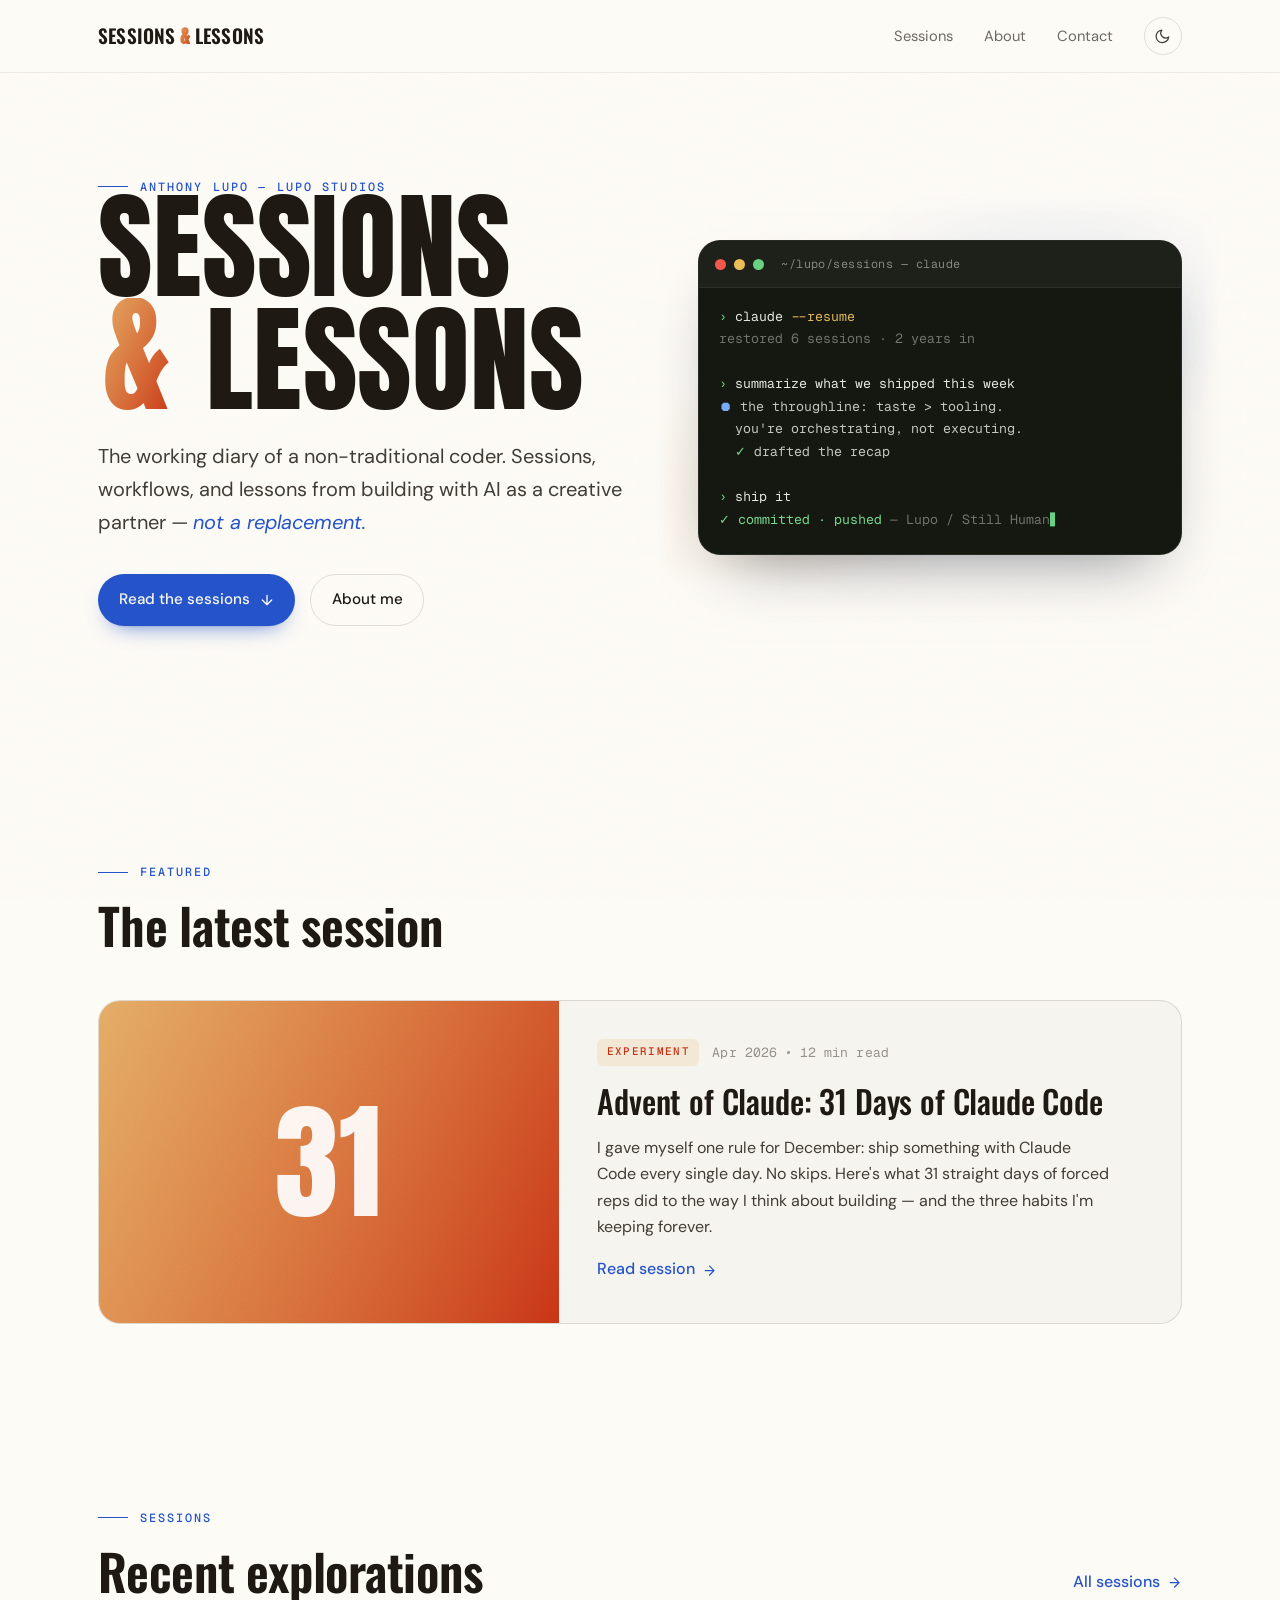
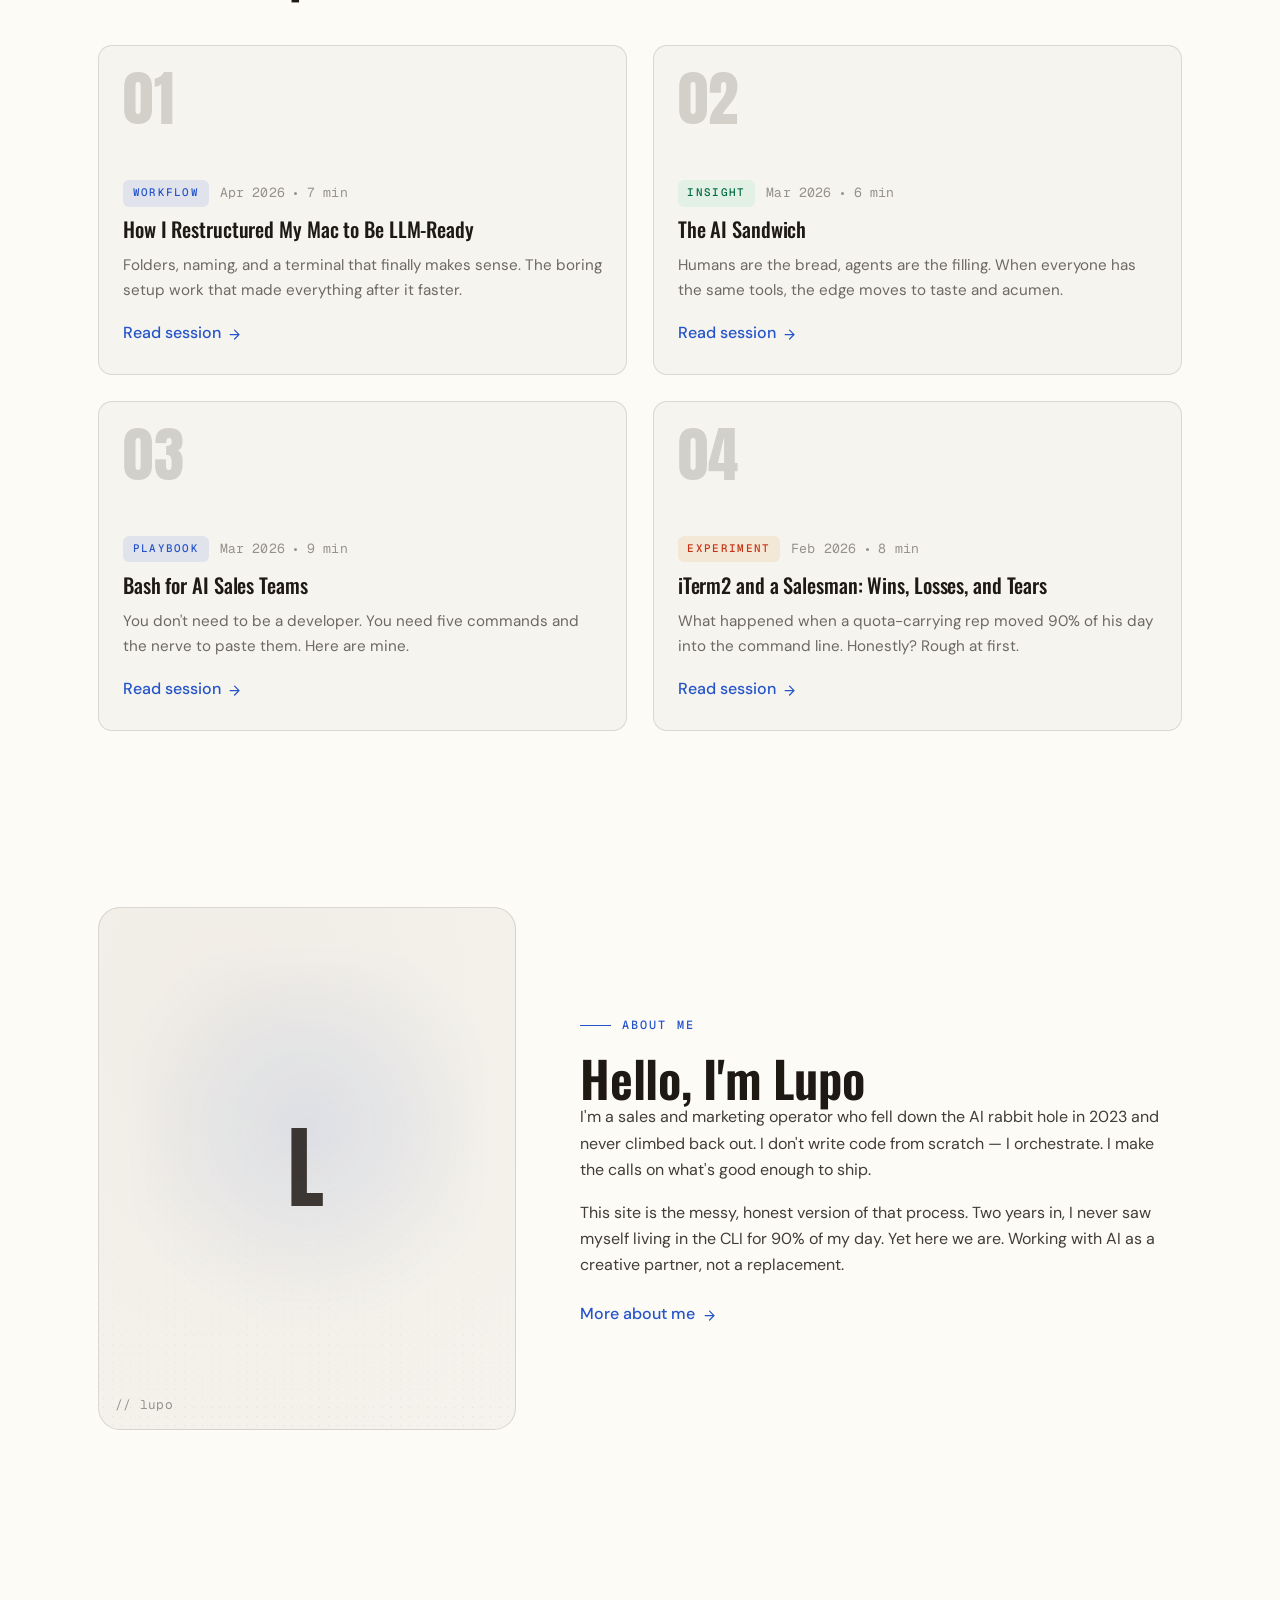
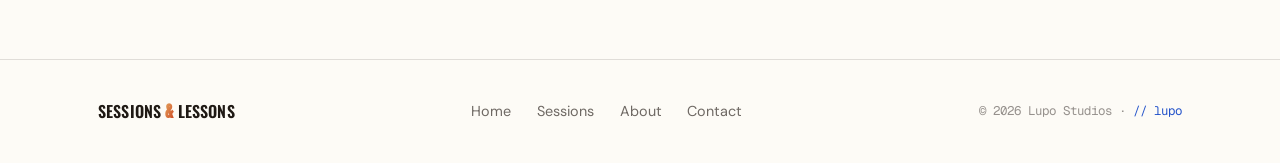
==== index.html @ 260658f1 "Initial commit — Sessions & Lessons" ====
<!DOCTYPE html>
<html lang="en" data-theme="light">
<head>
  <meta charset="UTF-8">
  <meta name="viewport" content="width=device-width, initial-scale=1">
  <title>Sessions &amp; Lessons — Lupo Studios</title>
  <meta name="description" content="The working diary of a non-traditional coder. Sessions, workflows, and lessons from building with AI as a creative partner — by Anthony Lupo / Lupo Studios.">

  <!-- Open Graph -->
  <meta property="og:type" content="website">
  <meta property="og:title" content="Sessions &amp; Lessons — Lupo Studios">
  <meta property="og:description" content="Sessions, workflows, and lessons from building with AI as a creative partner — not a replacement.">
  <meta property="og:site_name" content="Sessions & Lessons">
  <meta name="twitter:card" content="summary_large_image">
  <meta name="twitter:creator" content="@humanlup">

  <link rel="icon" href="data:image/svg+xml,%3Csvg%20xmlns='http://www.w3.org/2000/svg'%20viewBox='0%200%2032%2032'%3E%3Crect%20width='32'%20height='32'%20rx='7'%20fill='%232563eb'/%3E%3Ctext%20x='16'%20y='23'%20font-family='Arial%20Black,sans-serif'%20font-weight='900'%20font-size='20'%20fill='white'%20text-anchor='middle'%3EL%3C/text%3E%3C/svg%3E">

  <!-- No-flash theme -->
  <script>
    (function () {
      try {
        var t = localStorage.getItem("sl-theme");
        if (!t) t = "light";
        document.documentElement.setAttribute("data-theme", t);
      } catch (e) {}
    })();
  </script>

  <link rel="preconnect" href="https://fonts.googleapis.com">
  <link rel="preconnect" href="https://fonts.gstatic.com" crossorigin>
  <link href="https://fonts.googleapis.com/css2?family=Anton&family=DM+Sans:opsz,wght@9..40,400;9..40,500;9..40,600;9..40,700&family=Geist+Mono:wght@400;500&family=Oswald:wght@300;400;500;600;700&display=swap" rel="stylesheet">
  <link rel="stylesheet" href="assets/css/styles.css">
</head>
<body>
  <div class="shell">

    <!-- Nav -->
    <header class="nav">
      <div class="container nav__row">
        <a class="brand" href="index.html">Sessions <span class="amp">&amp;</span> Lessons</a>
        <nav class="nav__links" aria-label="Primary">
          <a class="nav__link" href="sessions.html">Sessions</a>
          <a class="nav__link" href="about.html">About</a>
          <a class="nav__link" href="contact.html">Contact</a>
          <button class="theme-toggle nav__link--keep" data-theme-toggle type="button" aria-label="Toggle dark mode">
            <svg class="moon" viewBox="0 0 24 24" fill="none" stroke="currentColor" stroke-width="1.8" stroke-linecap="round" stroke-linejoin="round" aria-hidden="true"><path d="M21 12.8A9 9 0 1 1 11.2 3a7 7 0 0 0 9.8 9.8z"/></svg>
            <svg class="sun" viewBox="0 0 24 24" fill="none" stroke="currentColor" stroke-width="1.8" stroke-linecap="round" stroke-linejoin="round" aria-hidden="true"><circle cx="12" cy="12" r="4"/><path d="M12 2v2M12 20v2M4.9 4.9l1.4 1.4M17.7 17.7l1.4 1.4M2 12h2M20 12h2M4.9 19.1l1.4-1.4M17.7 6.3l1.4-1.4"/></svg>
          </button>
        </nav>
      </div>
    </header>

    <main>
      <!-- Hero -->
      <section class="hero">
        <div class="container hero__grid">
          <div class="hero__copy">
            <span class="eyebrow" data-reveal>Anthony Lupo — Lupo Studios</span>
            <h1 class="wordmark" data-reveal>
              <span class="row">Sessions</span>
              <span class="row"><span class="amp">&amp;</span> Lessons</span>
            </h1>
            <p class="hero__sub" data-reveal>
              The working diary of a non-traditional coder. Sessions, workflows, and lessons
              from building with AI as a creative partner — <em>not a replacement.</em>
            </p>
            <div class="hero__cta" data-reveal>
              <a class="btn btn--primary" href="sessions.html">
                Read the sessions
                <svg viewBox="0 0 24 24" fill="none" stroke="currentColor" stroke-width="2" stroke-linecap="round" stroke-linejoin="round" aria-hidden="true"><path d="M12 5v14M5 12l7 7 7-7"/></svg>
              </a>
              <a class="btn btn--ghost" href="about.html">About me</a>
            </div>
          </div>

          <div class="hero__visual" data-reveal>
            <div class="hero__glow" aria-hidden="true"></div>
            <div class="terminal" role="img" aria-label="A Claude Code terminal session: Lupo asks Claude to summarize the week's work, then ships it.">
              <div class="terminal__bar" aria-hidden="true">
                <span class="terminal__dot"></span><span class="terminal__dot"></span><span class="terminal__dot"></span>
                <span class="terminal__title">~/lupo/sessions — claude</span>
              </div>
              <div class="terminal__body" aria-hidden="true">
<div class="terminal__line"><span class="t-prompt">›</span> <span class="t-cmd">claude</span> <span class="t-flag">--resume</span></div>
<div class="terminal__line"><span class="t-dim">restored 6 sessions · 2 years in</span></div>
<div class="terminal__line">&nbsp;</div>
<div class="terminal__line"><span class="t-prompt">›</span> <span class="t-cmd">summarize what we shipped this week</span></div>
<div class="terminal__line"><span class="t-claude">⏺</span> the throughline: taste &gt; tooling.</div>
<div class="terminal__line">&nbsp;&nbsp;you're orchestrating, not executing.</div>
<div class="terminal__line">&nbsp;&nbsp;<span class="t-ok">✓</span> drafted the recap</div>
<div class="terminal__line">&nbsp;</div>
<div class="terminal__line"><span class="t-prompt">›</span> <span class="t-cmd">ship it</span></div>
<div class="terminal__line"><span class="t-ok">✓ committed · pushed</span> <span class="t-dim">— Lupo / Still Human</span><span class="cursor"></span></div>
              </div>
            </div>
          </div>
        </div>
      </section>

      <!-- Featured -->
      <section class="section--tight container">
        <div class="sec-head" data-reveal>
          <div>
            <span class="eyebrow">Featured</span>
            <h2 class="sec-head__title">The latest session</h2>
          </div>
        </div>

        <article class="featured" data-reveal>
          <div class="featured__art" aria-hidden="true">
            <span class="featured__num">31</span>
          </div>
          <div class="featured__body">
            <div class="featured__meta">
              <span class="badge badge--amber">Experiment</span>
              <span class="meta">Apr 2026 <span class="dot"></span> 12 min read</span>
            </div>
            <h3>Advent of Claude: 31 Days of Claude Code</h3>
            <p class="featured__excerpt">
              I gave myself one rule for December: ship something with Claude Code every single
              day. No skips. Here's what 31 straight days of forced reps did to the way I think
              about building — and the three habits I'm keeping forever.
            </p>
            <a class="arrow-link" href="sessions.html">
              <span>Read session</span>
              <svg viewBox="0 0 24 24" fill="none" stroke="currentColor" stroke-width="2" stroke-linecap="round" stroke-linejoin="round" aria-hidden="true"><path d="M5 12h14M12 5l7 7-7 7"/></svg>
            </a>
          </div>
        </article>
      </section>

      <!-- Recent sessions -->
      <section class="section--tight container">
        <div class="sec-head" data-reveal>
          <div>
            <span class="eyebrow">Sessions</span>
            <h2 class="sec-head__title">Recent explorations</h2>
          </div>
          <a class="arrow-link" href="sessions.html">
            <span>All sessions</span>
            <svg viewBox="0 0 24 24" fill="none" stroke="currentColor" stroke-width="2" stroke-linecap="round" stroke-linejoin="round" aria-hidden="true"><path d="M5 12h14M12 5l7 7-7 7"/></svg>
          </a>
        </div>

        <div class="grid-sessions">
          <article class="card" data-reveal>
            <div class="card__top"><span class="card__num">01</span></div>
            <div class="card__body">
              <div class="card__meta">
                <span class="badge">Workflow</span>
                <span class="meta">Apr 2026 <span class="dot"></span> 7 min</span>
              </div>
              <h3>How I Restructured My Mac to Be LLM-Ready</h3>
              <p class="card__excerpt">Folders, naming, and a terminal that finally makes sense. The boring setup work that made everything after it faster.</p>
              <a class="arrow-link card__foot" href="sessions.html"><span>Read session</span><svg viewBox="0 0 24 24" fill="none" stroke="currentColor" stroke-width="2" stroke-linecap="round" stroke-linejoin="round" aria-hidden="true"><path d="M5 12h14M12 5l7 7-7 7"/></svg></a>
            </div>
          </article>

          <article class="card" data-reveal>
            <div class="card__top"><span class="card__num">02</span></div>
            <div class="card__body">
              <div class="card__meta">
                <span class="badge badge--mint">Insight</span>
                <span class="meta">Mar 2026 <span class="dot"></span> 6 min</span>
              </div>
              <h3>The AI Sandwich</h3>
              <p class="card__excerpt">Humans are the bread, agents are the filling. When everyone has the same tools, the edge moves to taste and acumen.</p>
              <a class="arrow-link card__foot" href="sessions.html"><span>Read session</span><svg viewBox="0 0 24 24" fill="none" stroke="currentColor" stroke-width="2" stroke-linecap="round" stroke-linejoin="round" aria-hidden="true"><path d="M5 12h14M12 5l7 7-7 7"/></svg></a>
            </div>
          </article>

          <article class="card" data-reveal>
            <div class="card__top"><span class="card__num">03</span></div>
            <div class="card__body">
              <div class="card__meta">
                <span class="badge">Playbook</span>
                <span class="meta">Mar 2026 <span class="dot"></span> 9 min</span>
              </div>
              <h3>Bash for AI Sales Teams</h3>
              <p class="card__excerpt">You don't need to be a developer. You need five commands and the nerve to paste them. Here are mine.</p>
              <a class="arrow-link card__foot" href="sessions.html"><span>Read session</span><svg viewBox="0 0 24 24" fill="none" stroke="currentColor" stroke-width="2" stroke-linecap="round" stroke-linejoin="round" aria-hidden="true"><path d="M5 12h14M12 5l7 7-7 7"/></svg></a>
            </div>
          </article>

          <article class="card" data-reveal>
            <div class="card__top"><span class="card__num">04</span></div>
            <div class="card__body">
              <div class="card__meta">
                <span class="badge badge--amber">Experiment</span>
                <span class="meta">Feb 2026 <span class="dot"></span> 8 min</span>
              </div>
              <h3>iTerm2 and a Salesman: Wins, Losses, and Tears</h3>
              <p class="card__excerpt">What happened when a quota-carrying rep moved 90% of his day into the command line. Honestly? Rough at first.</p>
              <a class="arrow-link card__foot" href="sessions.html"><span>Read session</span><svg viewBox="0 0 24 24" fill="none" stroke="currentColor" stroke-width="2" stroke-linecap="round" stroke-linejoin="round" aria-hidden="true"><path d="M5 12h14M12 5l7 7-7 7"/></svg></a>
            </div>
          </article>
        </div>
      </section>

      <!-- About preview -->
      <section class="section--tight container">
        <div class="about-grid">
          <div class="portrait" data-reveal>
            <div class="portrait__glow" aria-hidden="true"></div>
            <div class="portrait__dither" aria-hidden="true"></div>
            <span class="portrait__mono" aria-hidden="true">L</span>
            <span class="watermark portrait__tag" aria-hidden="true">// lupo</span>
          </div>
          <div class="about-copy" data-reveal>
            <span class="eyebrow">About me</span>
            <h2 style="margin-top:1rem">Hello, I'm Lupo</h2>
            <p>I'm a sales and marketing operator who fell down the AI rabbit hole in 2023 and never climbed back out. I don't write code from scratch — I orchestrate. I make the calls on what's good enough to ship.</p>
            <p>This site is the messy, honest version of that process. Two years in, I never saw myself living in the CLI for 90% of my day. Yet here we are. Working with AI as a creative partner, not a replacement.</p>
            <a class="arrow-link" href="about.html" style="margin-top:1.4rem">
              <span>More about me</span>
              <svg viewBox="0 0 24 24" fill="none" stroke="currentColor" stroke-width="2" stroke-linecap="round" stroke-linejoin="round" aria-hidden="true"><path d="M5 12h14M12 5l7 7-7 7"/></svg>
            </a>
          </div>
        </div>
      </section>
    </main>

    <!-- Footer -->
    <footer class="footer">
      <div class="container footer__row">
        <a class="brand" href="index.html" style="font-size:1rem">Sessions <span class="amp">&amp;</span> Lessons</a>
        <nav class="footer__links" aria-label="Footer">
          <a href="index.html">Home</a>
          <a href="sessions.html">Sessions</a>
          <a href="about.html">About</a>
          <a href="contact.html">Contact</a>
        </nav>
        <span class="footer__legal">© <span data-year></span> Lupo Studios · <span style="color:var(--accent)">// lupo</span></span>
      </div>
    </footer>

  </div>
  <script src="assets/js/app.js"></script>
</body>
</html>
---- assets/css/styles.css ----
/* ============================================================
   Sessions & Lessons — Lupo Studios
   Editorial / literary-builder system. Light mode first.
   Color: oklch only (nearest hex in comments for reference).
   ============================================================ */

/* ---------- Design tokens ---------- */
:root {
  color-scheme: light;

  /* Surfaces — warm paper, not flat white */
  --paper:    oklch(0.987 0.006 85);   /* ~#fdfcf8 */
  --paper-2:  oklch(0.967 0.008 85);   /* ~#f4f1ea  card surface */
  --paper-3:  oklch(0.945 0.010 84);   /* ~#ece7dc  alt surface */
  --paper-hi: oklch(1.000 0.000 0);    /* pure highlight, sparingly */

  /* Ink — warm near-black, stepped emphasis */
  --ink:    oklch(0.22 0.014 64);      /* ~#2b2620 headings */
  --ink-2:  oklch(0.36 0.013 64);      /* ~#4c463d body */
  --ink-3:  oklch(0.52 0.011 64);      /* ~#736c61 secondary */
  --ink-4:  oklch(0.66 0.009 64);      /* ~#9b9389 muted/meta */
  --ink-5:  oklch(0.78 0.007 64);      /* ~#c2bbb1 subtle */

  /* Lines */
  --line:    oklch(0.22 0.014 64 / 0.13);
  --line-2:  oklch(0.22 0.014 64 / 0.07);

  /* Accents */
  --accent:    oklch(0.49 0.19 264);   /* ~#2563eb Lupo blue */
  --accent-2:  oklch(0.44 0.20 264);   /* ~#1d4ed8 hover */
  --accent-wash: oklch(0.49 0.19 264 / 0.10);
  --amber:  oklch(0.78 0.11 72);       /* ~#e5ae63 */
  --rust:   oklch(0.55 0.19 33);       /* ~#c13820 */
  --mint:   oklch(0.86 0.09 162);      /* clean mint, accent only */

  --on-accent: oklch(0.98 0.006 85);

  /* Warm featured gradient */
  --warm: linear-gradient(115deg, var(--amber), var(--rust));

  /* Type — condensed magazine masthead */
  --masthead: "Anton", "Oswald", Impact, sans-serif;   /* hero + big numerals */
  --display:  "Oswald", "Arial Narrow", sans-serif;     /* headings, titles */
  --sans:     "DM Sans", ui-sans-serif, system-ui, sans-serif;
  --mono:     "Geist Mono", ui-monospace, "SF Mono", Menlo, monospace;

  /* Rhythm */
  --container: 1180px;
  --gutter: clamp(1.25rem, 4vw, 3rem);
  --section: clamp(4.5rem, 11vw, 9rem);
  --radius: 14px;
  --radius-lg: 22px;

  /* Motion */
  --ease-out: cubic-bezier(0.16, 1, 0.3, 1);
  --ease-spring: cubic-bezier(0.34, 1.56, 0.64, 1);
}

[data-theme="dark"] {
  color-scheme: dark;

  /* Warm-olive dark — alive, not the generic #0a0a0a */
  --paper:    oklch(0.175 0.008 120);  /* ~#14180f */
  --paper-2:  oklch(0.215 0.009 120);  /* ~#1d2117 */
  --paper-3:  oklch(0.255 0.010 120);  /* ~#262a1f */
  --paper-hi: oklch(0.30 0.011 120);

  --ink:    oklch(0.93 0.010 92);      /* warm off-white, never pure */
  --ink-2:  oklch(0.80 0.010 92);
  --ink-3:  oklch(0.66 0.009 92);
  --ink-4:  oklch(0.54 0.008 92);
  --ink-5:  oklch(0.42 0.008 92);

  --line:    oklch(0.93 0.010 92 / 0.14);
  --line-2:  oklch(0.93 0.010 92 / 0.07);

  --accent:    oklch(0.70 0.16 258);   /* lifted blue for dark bg */
  --accent-2:  oklch(0.78 0.14 258);
  --accent-wash: oklch(0.70 0.16 258 / 0.14);
  --amber:  oklch(0.82 0.12 74);
  --rust:   oklch(0.62 0.18 34);
  --mint:   oklch(0.84 0.11 162);

  --on-accent: oklch(0.16 0.01 120);
}

/* ---------- Reset / base ---------- */
*, *::before, *::after { box-sizing: border-box; }
* { margin: 0; }

html { -webkit-text-size-adjust: 100%; scroll-behavior: smooth; }

body {
  background: var(--paper);
  color: var(--ink-2);
  font-family: var(--sans);
  font-size: 1rem;
  line-height: 1.65;
  font-optical-sizing: auto;
  -webkit-font-smoothing: antialiased;
  text-rendering: optimizeLegibility;
  overflow-wrap: break-word;
  min-height: 100svh;
  position: relative;
}

/* Paper grain — site-wide is discouraged generally, but a faint
   fixed tooth sells the "diary" surface without dominating. */
body::before {
  content: "";
  position: fixed;
  inset: 0;
  z-index: 0;
  pointer-events: none;
  opacity: 0.5;
  mix-blend-mode: multiply;
  background-image: url("data:image/svg+xml,%3Csvg xmlns='http://www.w3.org/2000/svg' width='160' height='160'%3E%3Cfilter id='n'%3E%3CfeTurbulence type='fractalNoise' baseFrequency='0.9' numOctaves='2' stitchTiles='stitch'/%3E%3C/filter%3E%3Crect width='100%25' height='100%25' filter='url(%23n)' opacity='0.04'/%3E%3C/svg%3E");
}
[data-theme="dark"] body::before { mix-blend-mode: screen; opacity: 0.35; }

img { max-width: 100%; display: block; }
a { color: inherit; text-decoration: none; }
button { font: inherit; color: inherit; cursor: pointer; background: none; border: none; }

::selection { background: var(--accent); color: var(--on-accent); }

:focus-visible {
  outline: 2px solid var(--accent);
  outline-offset: 3px;
  border-radius: 4px;
}

/* ---------- Layout primitives ---------- */
.shell { position: relative; z-index: 1; }

.container {
  width: 100%;
  max-width: var(--container);
  margin-inline: auto;
  padding-inline: var(--gutter);
}

.section { padding-block: var(--section); }
.section--tight { padding-block: clamp(3rem, 7vw, 5.5rem); }

/* ---------- Typography ---------- */
h1, h2, h3, h4 {
  font-family: var(--display);
  color: var(--ink);
  line-height: 1.06;
  font-weight: 600;
  letter-spacing: -0.005em;
  text-wrap: balance;
  overflow-wrap: break-word;
}
h2 { font-size: clamp(2.1rem, 4.6vw, 3.1rem); line-height: 1.08; }
h3 { font-size: clamp(1.4rem, 2.3vw, 1.7rem); line-height: 1.16; font-weight: 500; }

p { text-wrap: pretty; }
.lede {
  font-size: clamp(1.06rem, 1.6vw, 1.22rem);
  color: var(--ink-2);
  max-width: 56ch;
}
.measure { max-width: 64ch; }

em, .italic { font-style: italic; }

/* Eyebrow label — the reusable "── LABEL" system */
.eyebrow {
  display: inline-flex;
  align-items: center;
  gap: 0.7rem;
  font-family: var(--mono);
  font-size: 0.74rem;
  font-weight: 500;
  letter-spacing: 0.18em;
  text-transform: uppercase;
  color: var(--accent);
}
.eyebrow::before {
  content: "";
  width: 1.9rem;
  height: 1px;
  background: currentColor;
  transform-origin: left;
  transition: width 0.5s var(--ease-out);
}
[data-reveal].is-in .eyebrow::before { animation: dash 0.7s var(--ease-out) both; }
@keyframes dash { from { width: 0; } to { width: 1.9rem; } }

/* Mono watermark */
.watermark {
  font-family: var(--mono);
  font-size: 0.8rem;
  color: var(--ink-4);
  letter-spacing: 0.02em;
}

/* ---------- Navigation ---------- */
.nav {
  position: sticky;
  top: 0;
  z-index: 50;
  backdrop-filter: blur(14px) saturate(1.4);
  background: color-mix(in oklab, var(--paper) 78%, transparent);
  border-bottom: 1px solid var(--line-2);
}
.nav__row {
  display: flex;
  align-items: center;
  justify-content: space-between;
  height: 4.5rem;
}
.brand {
  display: inline-flex;
  align-items: baseline;
  gap: 0.45ch;
  font-family: var(--display);
  font-size: 1.2rem;
  font-weight: 600;
  text-transform: uppercase;
  letter-spacing: 0.01em;
  color: var(--ink);
}
.brand .amp {
  font-family: var(--masthead);
  background: var(--warm);
  -webkit-background-clip: text;
  background-clip: text;
  color: transparent;
}
.nav__links { display: flex; align-items: center; gap: clamp(1rem, 2.4vw, 2rem); }
.nav__link {
  font-size: 0.92rem;
  color: var(--ink-3);
  position: relative;
  padding-block: 0.4rem;
  transition: color 0.25s var(--ease-out);
}
.nav__link::after {
  content: "";
  position: absolute;
  left: 0; bottom: 0.1rem;
  width: 100%; height: 1.5px;
  background: var(--accent);
  transform: scaleX(0);
  transform-origin: right;
  transition: transform 0.32s var(--ease-out);
}
.nav__link:hover { color: var(--ink); }
.nav__link:hover::after,
.nav__link[aria-current="page"]::after { transform: scaleX(1); transform-origin: left; }
.nav__link[aria-current="page"] { color: var(--ink); }

.theme-toggle {
  display: inline-grid;
  place-items: center;
  width: 2.4rem; height: 2.4rem;
  border-radius: 50%;
  border: 1px solid var(--line);
  color: var(--ink-2);
  transition: transform 0.4s var(--ease-spring), background 0.25s, color 0.25s;
}
.theme-toggle:hover { background: var(--paper-2); color: var(--ink); transform: rotate(18deg); }
.theme-toggle svg { width: 1.05rem; height: 1.05rem; }
.theme-toggle .sun { display: none; }
[data-theme="dark"] .theme-toggle .sun { display: block; }
[data-theme="dark"] .theme-toggle .moon { display: none; }

/* ---------- Buttons ---------- */
.btn {
  display: inline-flex;
  align-items: center;
  gap: 0.55rem;
  font-weight: 500;
  font-size: 0.95rem;
  padding: 0.78rem 1.3rem;
  border-radius: 999px;
  transition: transform 0.3s var(--ease-spring), background 0.25s, box-shadow 0.3s, color 0.25s;
}
.btn svg { width: 1rem; height: 1rem; transition: transform 0.3s var(--ease-out); }
.btn--primary {
  background: var(--accent);
  color: var(--on-accent);
  box-shadow: 0 1px 0 oklch(0 0 0 / 0.05), 0 10px 24px -14px var(--accent);
}
.btn--primary:hover { background: var(--accent-2); transform: translateY(-2px); }
.btn--primary:hover svg { transform: translateY(2px); }
.btn--ghost {
  border: 1px solid var(--line);
  color: var(--ink);
}
.btn--ghost:hover { background: var(--paper-2); transform: translateY(-2px); }

/* Arrow text link */
.arrow-link {
  display: inline-flex;
  align-items: center;
  gap: 0.4rem;
  font-weight: 500;
  color: var(--accent);
  width: fit-content;
}
.arrow-link span {
  background-image: linear-gradient(var(--accent), var(--accent));
  background-size: 0% 1.5px;
  background-position: 0 100%;
  background-repeat: no-repeat;
  padding-bottom: 2px;
  transition: background-size 0.35s var(--ease-out);
}
.arrow-link svg { width: 0.95rem; height: 0.95rem; transition: transform 0.3s var(--ease-out); }
.arrow-link:hover span { background-size: 100% 1.5px; }
.arrow-link:hover svg { transform: translateX(4px); }

/* ---------- Badges / pills ---------- */
.badge {
  display: inline-flex;
  align-items: center;
  font-family: var(--mono);
  font-size: 0.68rem;
  font-weight: 500;
  letter-spacing: 0.12em;
  text-transform: uppercase;
  padding: 0.28rem 0.6rem;
  border-radius: 6px;
  background: var(--accent-wash);
  color: var(--accent);
}
.badge--amber { background: oklch(0.78 0.11 72 / 0.18); color: var(--rust); }
.badge--mint  { background: oklch(0.86 0.09 162 / 0.22); color: oklch(0.45 0.12 162); }
[data-theme="dark"] .badge--mint { color: var(--mint); }

.meta {
  display: inline-flex;
  align-items: center;
  gap: 0.6rem;
  font-size: 0.82rem;
  color: var(--ink-4);
  font-family: var(--mono);
  letter-spacing: 0.01em;
}
.meta .dot { width: 3px; height: 3px; border-radius: 50%; background: currentColor; }

/* ---------- Hero ---------- */
.hero { padding-block: clamp(3rem, 8vw, 6rem) var(--section); position: relative; }
.hero__grid {
  display: grid;
  grid-template-columns: 1.05fr 0.95fr;
  gap: clamp(2rem, 5vw, 4.5rem);
  align-items: center;
}
.hero__eyebrow { margin-bottom: 1.6rem; }
.wordmark {
  font-family: var(--masthead);
  font-weight: 400;
  font-size: clamp(3.6rem, 11vw, 7.4rem);
  line-height: 0.86;
  letter-spacing: 0.005em;
  text-transform: uppercase;
  color: var(--ink);
}
.wordmark .row { display: block; }
.wordmark .amp {
  font-size: 1.1em;
  background: var(--warm);
  -webkit-background-clip: text;
  background-clip: text;
  color: transparent;
  padding-inline: 0.04em;
  display: inline-block;
  animation: floaty 7s var(--ease-out) infinite;
}
@keyframes floaty { 0%,100% { transform: translateY(0); } 50% { transform: translateY(-5px); } }
.hero__sub {
  margin-top: 1.8rem;
  font-size: clamp(1.05rem, 1.7vw, 1.25rem);
  color: var(--ink-2);
  max-width: 46ch;
}
.hero__sub em { color: var(--accent); font-style: italic; }
.hero__cta { display: flex; flex-wrap: wrap; gap: 0.9rem; margin-top: 2.2rem; }

/* Hero visual — faux Claude Code terminal */
.hero__visual { position: relative; }
.hero__glow {
  position: absolute;
  inset: -12% -6% -6% -6%;
  z-index: -1;
  background: radial-gradient(60% 55% at 70% 30%, var(--accent-wash), transparent 70%),
              radial-gradient(50% 50% at 20% 80%, oklch(0.78 0.11 72 / 0.16), transparent 70%);
  filter: blur(8px);
}
.terminal {
  background: oklch(0.20 0.012 120);   /* deep slate, theme-stable */
  border: 1px solid oklch(1 0 0 / 0.08);
  border-radius: var(--radius-lg);
  overflow: hidden;
  box-shadow: 0 30px 60px -30px oklch(0.2 0.04 264 / 0.5), 0 2px 0 oklch(1 0 0 / 0.05) inset;
  font-family: var(--mono);
  font-size: 0.83rem;
  line-height: 1.7;
  transition: transform 0.5s var(--ease-out);
}
.terminal:hover { transform: translateY(-4px); }
.terminal__bar {
  display: flex;
  align-items: center;
  gap: 0.5rem;
  padding: 0.8rem 1rem;
  background: oklch(0.24 0.012 120);
  border-bottom: 1px solid oklch(1 0 0 / 0.06);
}
.terminal__dot { width: 11px; height: 11px; border-radius: 50%; }
.terminal__dot:nth-child(1) { background: oklch(0.66 0.19 28); }
.terminal__dot:nth-child(2) { background: oklch(0.82 0.13 85); }
.terminal__dot:nth-child(3) { background: oklch(0.78 0.15 150); }
.terminal__title { margin-left: 0.6rem; color: oklch(0.62 0.01 120); font-size: 0.74rem; letter-spacing: 0.04em; }
.terminal__body { padding: 1.1rem 1.3rem 1.4rem; color: oklch(0.82 0.01 120); }
.terminal__line { white-space: pre-wrap; }
.t-prompt { color: oklch(0.78 0.15 150); }
.t-cmd    { color: oklch(0.92 0.01 120); }
.t-flag   { color: oklch(0.80 0.12 85); }
.t-claude { color: oklch(0.74 0.13 258); }
.t-dim    { color: oklch(0.55 0.01 120); }
.t-ok     { color: oklch(0.80 0.14 150); }
.cursor {
  display: inline-block;
  width: 0.55ch; height: 1.05em;
  background: oklch(0.78 0.15 150);
  translate: 0 0.18em;
  animation: blink 1.1s steps(2) infinite;
}
@keyframes blink { 50% { opacity: 0; } }

/* ---------- Section header ---------- */
.sec-head {
  display: flex;
  align-items: flex-end;
  justify-content: space-between;
  gap: 1.5rem;
  flex-wrap: wrap;
  margin-bottom: clamp(2rem, 4vw, 3rem);
}
.sec-head__title { margin-top: 1rem; }

/* ---------- Featured card ---------- */
.featured {
  display: grid;
  grid-template-columns: 0.85fr 1.15fr;
  background: var(--paper-2);
  border: 1px solid var(--line);
  border-radius: var(--radius-lg);
  overflow: hidden;
  transition: border-color 0.35s, transform 0.4s var(--ease-out), box-shadow 0.4s;
}
.featured:hover {
  border-color: color-mix(in oklab, var(--accent) 45%, var(--line));
  transform: translateY(-3px);
  box-shadow: 0 28px 50px -34px oklch(0.2 0.04 264 / 0.45);
}
.featured__art {
  position: relative;
  background: var(--warm);
  min-height: 280px;
  display: grid;
  place-items: center;
  overflow: hidden;
}
.featured__art::after {
  content: "";
  position: absolute; inset: 0;
  background-image: url("data:image/svg+xml,%3Csvg xmlns='http://www.w3.org/2000/svg' width='100' height='100'%3E%3Cfilter id='n'%3E%3CfeTurbulence type='fractalNoise' baseFrequency='0.85' numOctaves='2'/%3E%3C/filter%3E%3Crect width='100%25' height='100%25' filter='url(%23n)' opacity='0.12'/%3E%3C/svg%3E");
  mix-blend-mode: overlay;
}
.featured__num {
  font-family: var(--masthead);
  font-weight: 400;
  font-size: clamp(4.5rem, 13vw, 8rem);
  color: oklch(1 0 0 / 0.92);
  line-height: 1;
  letter-spacing: 0.01em;
}
.featured__body { padding: clamp(1.6rem, 3vw, 2.6rem); display: flex; flex-direction: column; gap: 1rem; }
.featured__meta { display: flex; align-items: center; gap: 0.8rem; flex-wrap: wrap; }
.featured__body h3 { font-size: clamp(1.5rem, 2.6vw, 2rem); }
.featured__excerpt { color: var(--ink-2); max-width: 52ch; }

/* ---------- Session grid ---------- */
.grid-sessions {
  display: grid;
  grid-template-columns: repeat(2, 1fr);
  gap: clamp(1rem, 2.5vw, 1.6rem);
}
.card {
  display: flex;
  flex-direction: column;
  background: var(--paper-2);
  border: 1px solid var(--line);
  border-radius: var(--radius);
  overflow: hidden;
  transition: border-color 0.35s, transform 0.4s var(--ease-out), box-shadow 0.4s;
}
.card:hover {
  border-color: color-mix(in oklab, var(--accent) 40%, var(--line));
  transform: translateY(-4px);
  box-shadow: 0 24px 44px -32px oklch(0.2 0.04 264 / 0.4);
}
.card__top {
  position: relative;
  padding: 1.4rem 1.5rem 0;
  min-height: 116px;
  display: flex;
  align-items: flex-start;
  justify-content: space-between;
}
.card__num {
  font-family: var(--masthead);
  font-weight: 400;
  font-size: 3.8rem;
  line-height: 1;
  color: var(--ink);
  opacity: 0.16;
  letter-spacing: 0.01em;
  transition: opacity 0.4s, color 0.4s;
}
.card:hover .card__num { opacity: 0.5; color: var(--accent); }
.card__body { padding: 1.1rem 1.5rem 1.6rem; display: flex; flex-direction: column; gap: 0.7rem; flex: 1; }
.card__meta { display: flex; align-items: center; gap: 0.7rem; }
.card__body h3 { font-size: 1.28rem; }
.card__excerpt { color: var(--ink-3); font-size: 0.95rem; flex: 1; }
.card__foot { margin-top: 0.4rem; }

/* ---------- Filter pills ---------- */
.filters { display: flex; gap: 0.5rem; flex-wrap: wrap; }
.pill {
  font-size: 0.85rem;
  font-weight: 500;
  padding: 0.45rem 0.95rem;
  border-radius: 999px;
  border: 1px solid var(--line);
  color: var(--ink-3);
  transition: all 0.28s var(--ease-out);
}
.pill:hover { color: var(--ink); border-color: var(--ink-4); }
.pill[aria-pressed="true"] {
  background: var(--ink);
  color: var(--paper);
  border-color: var(--ink);
}

/* ---------- About ---------- */
.about-grid {
  display: grid;
  grid-template-columns: 0.82fr 1.18fr;
  gap: clamp(2rem, 5vw, 4rem);
  align-items: center;
}
.portrait {
  position: relative;
  border-radius: var(--radius-lg);
  aspect-ratio: 4 / 5;
  background:
    radial-gradient(120% 120% at 30% 20%, var(--paper-3), var(--paper-2));
  border: 1px solid var(--line);
  display: grid;
  place-items: center;
  overflow: hidden;
}
.portrait__glow {
  position: absolute;
  inset: 10%;
  background: radial-gradient(circle at 50% 40%, var(--accent-wash), transparent 65%);
  filter: blur(10px);
}
.portrait__mono { font-family: var(--masthead); text-transform: uppercase; font-size: clamp(3.4rem, 8vw, 5.6rem); letter-spacing: 0.02em; color: var(--ink); opacity: 0.85; }
.portrait__dither {
  position: absolute; inset: 0;
  background-image: radial-gradient(var(--ink-4) 0.7px, transparent 0.8px);
  background-size: 9px 9px;
  opacity: 0.18;
  mask-image: linear-gradient(to top, black, transparent 70%);
}
.portrait__tag { position: absolute; left: 1rem; bottom: 0.9rem; }
.about-copy p { color: var(--ink-2); margin-top: 1rem; }
.about-copy p:first-of-type { margin-top: 0; }
.socials { display: flex; align-items: center; gap: 0.8rem; flex-wrap: wrap; margin-top: 1.8rem; }
.social {
  display: inline-grid; place-items: center;
  width: 2.5rem; height: 2.5rem;
  border-radius: 50%;
  border: 1px solid var(--line);
  color: var(--ink-2);
  transition: all 0.3s var(--ease-spring);
}
.social:hover { background: var(--accent); color: var(--on-accent); border-color: var(--accent); transform: translateY(-3px); }
.social svg { width: 1.05rem; height: 1.05rem; }
.about-copy .email-link { margin-left: 0.3rem; font-family: var(--mono); font-size: 0.9rem; color: var(--ink-3); }
.about-copy .email-link:hover { color: var(--accent); }

/* ---------- Page hero (subpages) ---------- */
.page-hero { padding-block: clamp(3rem, 7vw, 5rem) clamp(2rem, 4vw, 3rem); }
.page-hero h1 { font-family: var(--masthead); font-weight: 400; text-transform: uppercase; letter-spacing: 0.008em; line-height: 0.9; font-size: clamp(2.9rem, 7.5vw, 5rem); margin-top: 1.3rem; }
.page-hero .lede { margin-top: 1.4rem; }

/* ---------- Contact ---------- */
.contact-grid { display: grid; grid-template-columns: 1.1fr 0.9fr; gap: clamp(2rem, 6vw, 5rem); align-items: start; }
.contact-quote {
  font-family: var(--display);
  font-weight: 300;
  font-size: clamp(1.35rem, 2.5vw, 1.85rem);
  line-height: 1.4;
  color: var(--ink);
  border-left: 2px solid var(--accent);
  padding-left: 1.4rem;
  max-width: 38ch;
}
.contact-email {
  font-family: var(--masthead);
  text-transform: uppercase;
  letter-spacing: 0.005em;
  font-size: clamp(1.7rem, 3.8vw, 2.7rem);
  color: var(--ink);
  display: inline-flex;
  align-items: center;
  gap: 0.6rem;
  margin-top: 0.4rem;
}
.contact-email:hover { color: var(--accent); }

/* Audience switch — For Humans / For Agents */
.audience { display: inline-flex; padding: 0.3rem; gap: 0.25rem; border: 1px solid var(--line); border-radius: 999px; background: var(--paper-2); }
.audience button { padding: 0.5rem 1.1rem; border-radius: 999px; font-size: 0.88rem; font-weight: 500; color: var(--ink-3); transition: all 0.3s var(--ease-out); }
.audience button[aria-pressed="true"] { background: var(--ink); color: var(--paper); }
.panel { display: none; }
.panel.is-active { display: block; animation: panel-in 0.5s var(--ease-out) both; }
@keyframes panel-in { from { opacity: 0; transform: translateY(10px); } to { opacity: 1; transform: none; } }

.agent-block {
  font-family: var(--mono);
  font-size: 0.84rem;
  line-height: 1.8;
  background: oklch(0.20 0.012 120);
  color: oklch(0.82 0.01 120);
  border: 1px solid oklch(1 0 0 / 0.08);
  border-radius: var(--radius);
  padding: 1.4rem 1.5rem;
  white-space: pre-wrap;
  box-shadow: 0 24px 44px -32px oklch(0.2 0.04 264 / 0.5);
}
.agent-block .key { color: oklch(0.74 0.13 258); }
.agent-block .str { color: oklch(0.80 0.14 150); }
.agent-block .cmt { color: oklch(0.55 0.01 120); }

/* ---------- Footer ---------- */
.footer { border-top: 1px solid var(--line); padding-block: 2.4rem; margin-top: var(--section); }
.footer__row { display: flex; align-items: center; justify-content: space-between; gap: 1.2rem; flex-wrap: wrap; }
.footer__links { display: flex; gap: clamp(0.9rem, 2vw, 1.6rem); flex-wrap: wrap; }
.footer__links a { font-size: 0.9rem; color: var(--ink-3); transition: color 0.25s; }
.footer__links a:hover { color: var(--ink); }
.footer__legal { font-family: var(--mono); font-size: 0.78rem; color: var(--ink-4); }

/* ---------- Reveal animation ---------- */
[data-reveal] { opacity: 0; transform: translateY(22px); }
[data-reveal].is-in {
  opacity: 1; transform: none;
  transition: opacity 0.7s var(--ease-out), transform 0.7s var(--ease-out);
  transition-delay: var(--delay, 0ms);
}

/* ---------- Responsive ---------- */
@media (max-width: 860px) {
  .hero__grid { grid-template-columns: 1fr; }
  .hero__visual { order: -1; max-width: 460px; }
  .featured { grid-template-columns: 1fr; }
  .featured__art { min-height: 180px; }
  .about-grid { grid-template-columns: 1fr; }
  .portrait { max-width: 320px; }
  .contact-grid { grid-template-columns: 1fr; }
}
@media (max-width: 620px) {
  .grid-sessions { grid-template-columns: 1fr; }
  .nav__links { gap: 0.9rem; }
  .nav__link { display: none; }
  .nav__link--keep { display: inline-flex; }
  .footer__row { flex-direction: column; align-items: flex-start; }
}

/* ---------- Reduced motion ---------- */
@media (prefers-reduced-motion: reduce) {
  *, *::before, *::after {
    animation-duration: 0.01ms !important;
    animation-iteration-count: 1 !important;
    transition-duration: 0.01ms !important;
    scroll-behavior: auto !important;
  }
  [data-reveal] { opacity: 1; transform: none; }
  .wordmark .amp, .cursor { animation: none; }
}
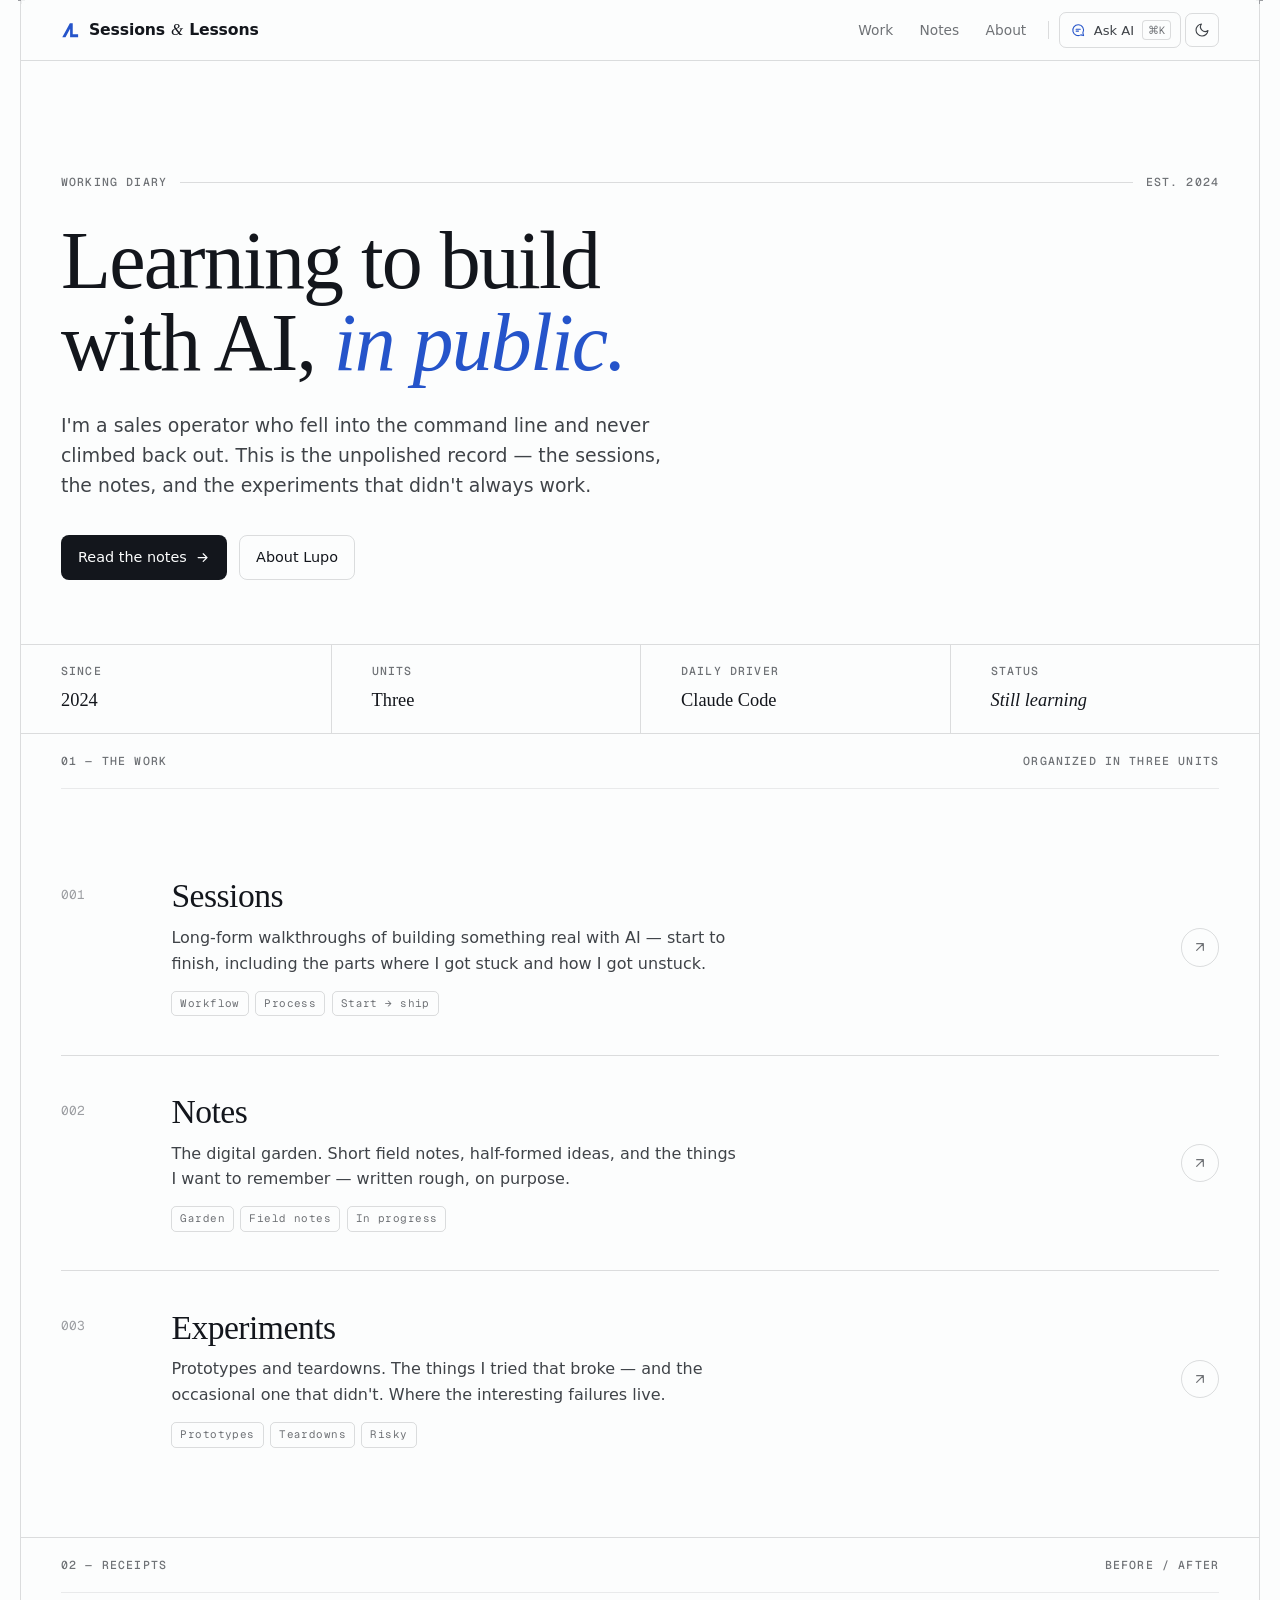
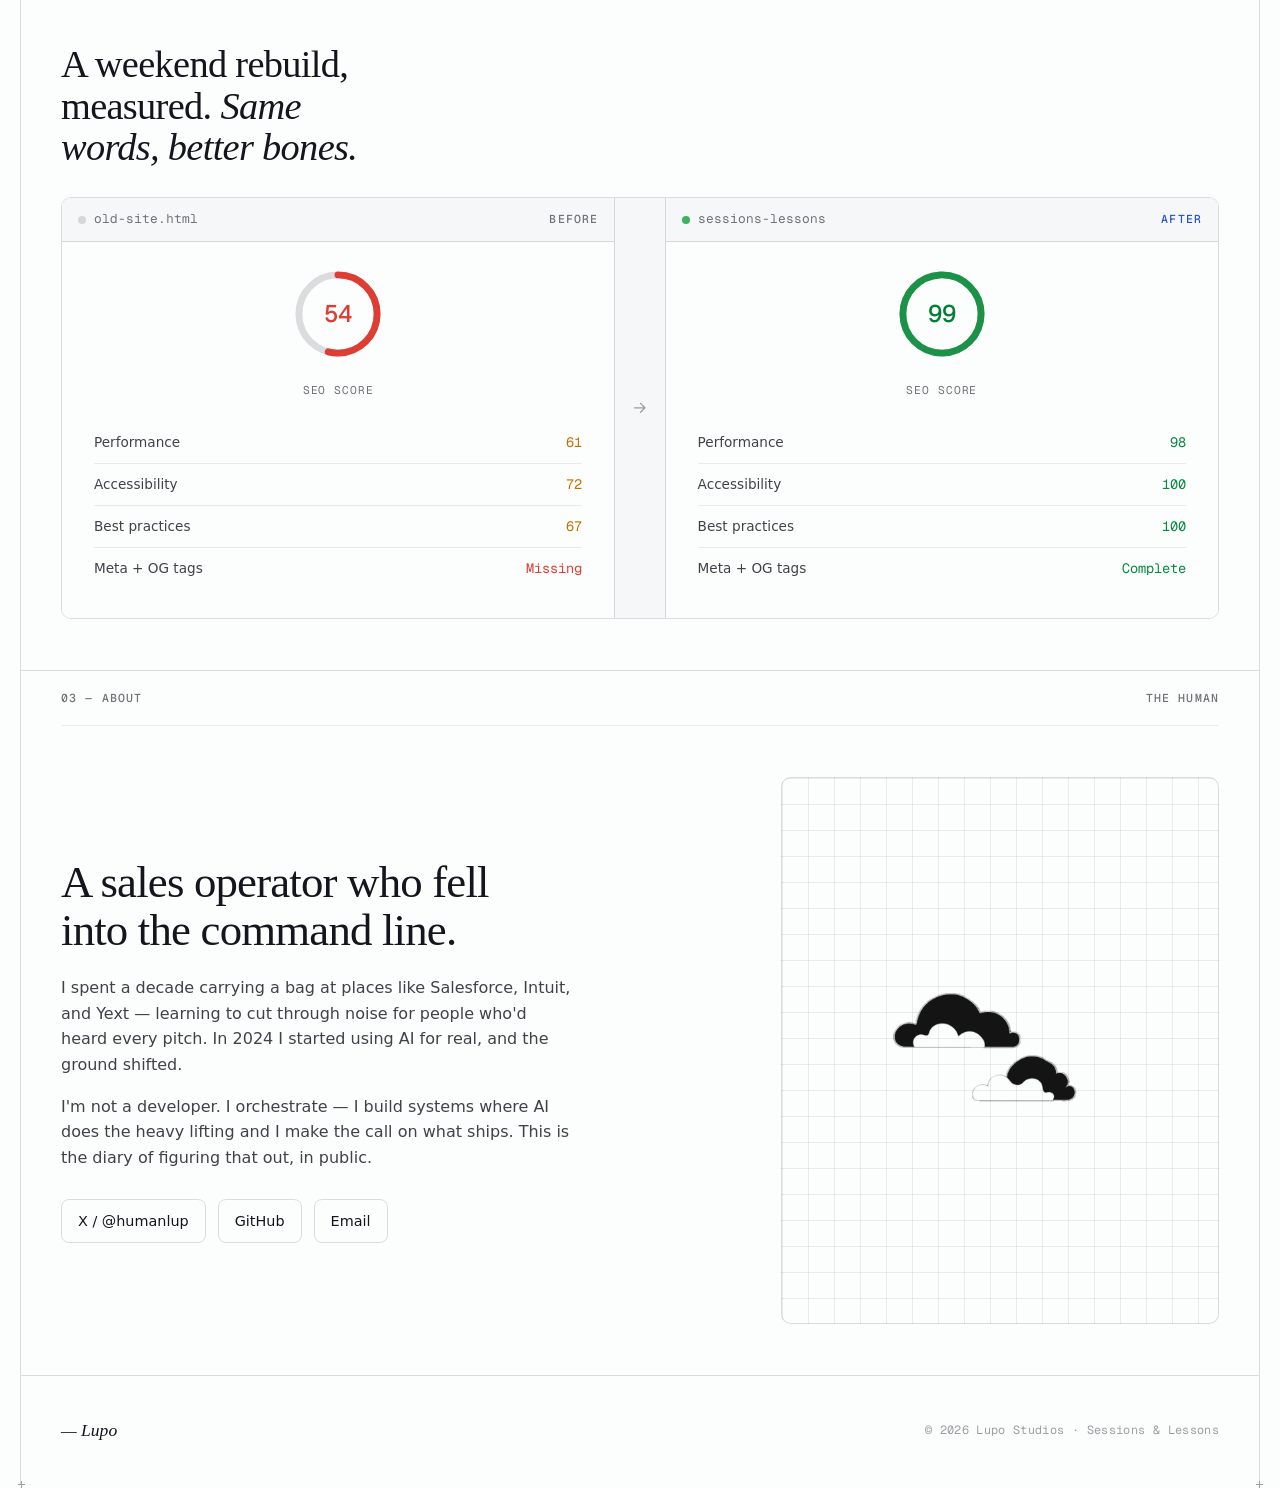
==== commit 6444f748: "Restructure: promote v2 to root as the canonical site Root now serves the editorial v2 site. v1 move" ====
--- a/index.html
+++ b/index.html
@@ -3,239 +3,230 @@
 <head>
   <meta charset="UTF-8">
   <meta name="viewport" content="width=device-width, initial-scale=1">
-  <title>Sessions &amp; Lessons — Lupo Studios</title>
-  <meta name="description" content="The working diary of a non-traditional coder. Sessions, workflows, and lessons from building with AI as a creative partner — by Anthony Lupo / Lupo Studios.">
-
-  <!-- Open Graph -->
+  <title>Sessions &amp; Lessons — Lupo</title>
+  <meta name="description" content="Learning to build with AI, in public. The working diary of a sales operator who fell into the command line — sessions, notes, and experiments by Lupo.">
   <meta property="og:type" content="website">
-  <meta property="og:title" content="Sessions &amp; Lessons — Lupo Studios">
-  <meta property="og:description" content="Sessions, workflows, and lessons from building with AI as a creative partner — not a replacement.">
+  <meta property="og:title" content="Sessions & Lessons — Lupo">
+  <meta property="og:description" content="Learning to build with AI, in public. Sessions, notes, and experiments.">
   <meta property="og:site_name" content="Sessions & Lessons">
   <meta name="twitter:card" content="summary_large_image">
-  <meta name="twitter:creator" content="@humanlup">
-
-  <link rel="icon" href="data:image/svg+xml,%3Csvg%20xmlns='http://www.w3.org/2000/svg'%20viewBox='0%200%2032%2032'%3E%3Crect%20width='32'%20height='32'%20rx='7'%20fill='%232563eb'/%3E%3Ctext%20x='16'%20y='23'%20font-family='Arial%20Black,sans-serif'%20font-weight='900'%20font-size='20'%20fill='white'%20text-anchor='middle'%3EL%3C/text%3E%3C/svg%3E">
-
-  <!-- No-flash theme -->
+  <link rel="icon" href="data:image/svg+xml,%3Csvg%20xmlns='http://www.w3.org/2000/svg'%20viewBox='-40%20-40%20580%20520'%3E%3Cpath%20d='M240%200H330V350H500V440H247.06V175L102.52%20440H0L240%200Z'%20fill='%232563eb'/%3E%3C/svg%3E">
+
   <script>
-    (function () {
-      try {
-        var t = localStorage.getItem("sl-theme");
-        if (!t) t = "light";
-        document.documentElement.setAttribute("data-theme", t);
-      } catch (e) {}
-    })();
+    (function () { try { var t = localStorage.getItem("sl-theme") || "light"; document.documentElement.setAttribute("data-theme", t); } catch (e) {} })();
   </script>
 
   <link rel="preconnect" href="https://fonts.googleapis.com">
   <link rel="preconnect" href="https://fonts.gstatic.com" crossorigin>
-  <link href="https://fonts.googleapis.com/css2?family=Anton&family=DM+Sans:opsz,wght@9..40,400;9..40,500;9..40,600;9..40,700&family=Geist+Mono:wght@400;500&family=Oswald:wght@300;400;500;600;700&display=swap" rel="stylesheet">
-  <link rel="stylesheet" href="assets/css/styles.css">
+  <link href="https://fonts.googleapis.com/css2?family=Geist+Mono:wght@400;500&family=Geist:wght@300;400;500;600;700&family=Newsreader:ital,opsz,wght@0,6..72,300;0,6..72,400;0,6..72,500;1,6..72,300;1,6..72,400&display=swap" rel="stylesheet">
+  <link rel="stylesheet" href="assets/css/app.css">
 </head>
 <body>
-  <div class="shell">
-
-    <!-- Nav -->
-    <header class="nav">
-      <div class="container nav__row">
-        <a class="brand" href="index.html">Sessions <span class="amp">&amp;</span> Lessons</a>
-        <nav class="nav__links" aria-label="Primary">
-          <a class="nav__link" href="sessions.html">Sessions</a>
-          <a class="nav__link" href="about.html">About</a>
-          <a class="nav__link" href="contact.html">Contact</a>
-          <button class="theme-toggle nav__link--keep" data-theme-toggle type="button" aria-label="Toggle dark mode">
-            <svg class="moon" viewBox="0 0 24 24" fill="none" stroke="currentColor" stroke-width="1.8" stroke-linecap="round" stroke-linejoin="round" aria-hidden="true"><path d="M21 12.8A9 9 0 1 1 11.2 3a7 7 0 0 0 9.8 9.8z"/></svg>
-            <svg class="sun" viewBox="0 0 24 24" fill="none" stroke="currentColor" stroke-width="1.8" stroke-linecap="round" stroke-linejoin="round" aria-hidden="true"><circle cx="12" cy="12" r="4"/><path d="M12 2v2M12 20v2M4.9 4.9l1.4 1.4M17.7 17.7l1.4 1.4M2 12h2M20 12h2M4.9 19.1l1.4-1.4M17.7 6.3l1.4-1.4"/></svg>
+  <div class="page">
+    <span class="tick" style="top:-3.5px;left:-3.5px"></span>
+    <span class="tick" style="top:-3.5px;right:-3.5px"></span>
+
+    <!-- Header -->
+    <header class="site-header">
+      <div class="bleed site-header__row">
+        <a class="brand" href="index.html" aria-label="Sessions & Lessons — home">
+          <svg class="brand__mark" viewBox="-40 -40 580 520" aria-hidden="true"><path d="M240 0H330V350H500V440H247.06V175L102.52 440H0L240 0Z" fill="currentColor"/></svg>
+          <span class="brand__name">Sessions <span class="amp">&amp;</span> Lessons</span>
+        </a>
+        <nav class="nav" aria-label="Primary">
+          <a href="#units">Work</a>
+          <a href="notes.html">Notes</a>
+          <a href="#about">About</a>
+          <span class="nav__sep" aria-hidden="true"></span>
+          <button class="askbtn" data-open-modal="#ask" type="button">
+            <svg viewBox="0 0 24 24" fill="none" stroke="currentColor" stroke-width="1.8" stroke-linecap="round" stroke-linejoin="round" aria-hidden="true"><path d="M12 3a9 9 0 1 0 4.5 16.8L21 21l-1.2-4.5A9 9 0 0 0 12 3z"/><path d="M8.5 10.5h7M8.5 13.5h4"/></svg>
+            Ask AI <kbd>⌘K</kbd>
+          </button>
+          <button class="iconbtn" data-theme-toggle type="button" aria-label="Toggle theme">
+            <svg class="moon" viewBox="0 0 24 24" fill="none" stroke="currentColor" stroke-width="1.7" stroke-linecap="round" stroke-linejoin="round" aria-hidden="true"><path d="M21 12.8A9 9 0 1 1 11.2 3a7 7 0 0 0 9.8 9.8z"/></svg>
+            <svg class="sun" viewBox="0 0 24 24" fill="none" stroke="currentColor" stroke-width="1.7" stroke-linecap="round" stroke-linejoin="round" aria-hidden="true"><circle cx="12" cy="12" r="4"/><path d="M12 2v2M12 20v2M4.9 4.9l1.4 1.4M17.7 17.7l1.4 1.4M2 12h2M20 12h2M4.9 19.1l1.4-1.4M17.7 6.3l1.4-1.4"/></svg>
           </button>
         </nav>
       </div>
     </header>
 
-    <main>
-      <!-- Hero -->
-      <section class="hero">
-        <div class="container hero__grid">
-          <div class="hero__copy">
-            <span class="eyebrow" data-reveal>Anthony Lupo — Lupo Studios</span>
-            <h1 class="wordmark" data-reveal>
-              <span class="row">Sessions</span>
-              <span class="row"><span class="amp">&amp;</span> Lessons</span>
-            </h1>
-            <p class="hero__sub" data-reveal>
-              The working diary of a non-traditional coder. Sessions, workflows, and lessons
-              from building with AI as a creative partner — <em>not a replacement.</em>
-            </p>
-            <div class="hero__cta" data-reveal>
-              <a class="btn btn--primary" href="sessions.html">
-                Read the sessions
-                <svg viewBox="0 0 24 24" fill="none" stroke="currentColor" stroke-width="2" stroke-linecap="round" stroke-linejoin="round" aria-hidden="true"><path d="M12 5v14M5 12l7 7 7-7"/></svg>
-              </a>
-              <a class="btn btn--ghost" href="about.html">About me</a>
+    <!-- Hero -->
+    <section class="hero">
+      <div class="bleed hero__inner">
+        <div class="hero__index" data-reveal>
+          <span class="label">Working diary</span>
+          <span class="rule" aria-hidden="true"></span>
+          <span class="label">Est. 2024</span>
+        </div>
+        <h1 class="hero__title" data-reveal>Learning to build with AI, <em>in&nbsp;public.</em></h1>
+        <p class="hero__lede" data-reveal>I'm a sales operator who fell into the command line and never climbed back out. This is the unpolished record — the sessions, the notes, and the experiments that didn't always work.</p>
+        <div class="hero__actions" data-reveal>
+          <a class="btn btn--solid" href="notes.html">Read the notes <svg viewBox="0 0 24 24" fill="none" stroke="currentColor" stroke-width="2" stroke-linecap="round" stroke-linejoin="round" aria-hidden="true"><path d="M5 12h14M13 6l6 6-6 6"/></svg></a>
+          <a class="btn btn--line" href="#about">About Lupo</a>
+        </div>
+      </div>
+      <div class="metastrip">
+        <div class="metastrip__cell"><span class="label">Since</span><span class="val">2024</span></div>
+        <div class="metastrip__cell"><span class="label">Units</span><span class="val">Three</span></div>
+        <div class="metastrip__cell"><span class="label">Daily driver</span><span class="val">Claude Code</span></div>
+        <div class="metastrip__cell"><span class="label">Status</span><span class="val"><em class="serif">Still learning</em></span></div>
+      </div>
+    </section>
+
+    <!-- Project overview -->
+    <section class="section" id="units">
+      <div class="bleed">
+        <div class="section__head">
+          <span class="label">01 — The work</span>
+          <span class="label">Organized in three units</span>
+        </div>
+        <div class="section__body">
+          <div class="units">
+            <article class="unit" data-reveal>
+              <span class="unit__num">001</span>
+              <div class="unit__main">
+                <h2 class="unit__title">Sessions</h2>
+                <p class="unit__desc">Long-form walkthroughs of building something real with AI — start to finish, including the parts where I got stuck and how I got unstuck.</p>
+                <div class="unit__tags"><span class="tag">Workflow</span><span class="tag">Process</span><span class="tag">Start → ship</span></div>
+              </div>
+              <a class="unit__go" href="#" aria-label="Open Sessions"><svg viewBox="0 0 24 24" fill="none" stroke="currentColor" stroke-width="1.8" stroke-linecap="round" stroke-linejoin="round" aria-hidden="true"><path d="M7 17 17 7M7 7h10v10"/></svg></a>
+            </article>
+
+            <article class="unit" data-reveal>
+              <span class="unit__num">002</span>
+              <div class="unit__main">
+                <h2 class="unit__title">Notes</h2>
+                <p class="unit__desc">The digital garden. Short field notes, half-formed ideas, and the things I want to remember — written rough, on purpose.</p>
+                <div class="unit__tags"><span class="tag">Garden</span><span class="tag">Field notes</span><span class="tag">In progress</span></div>
+              </div>
+              <a class="unit__go" href="notes.html" aria-label="Open Notes"><svg viewBox="0 0 24 24" fill="none" stroke="currentColor" stroke-width="1.8" stroke-linecap="round" stroke-linejoin="round" aria-hidden="true"><path d="M7 17 17 7M7 7h10v10"/></svg></a>
+            </article>
+
+            <article class="unit" data-reveal>
+              <span class="unit__num">003</span>
+              <div class="unit__main">
+                <h2 class="unit__title">Experiments</h2>
+                <p class="unit__desc">Prototypes and teardowns. The things I tried that broke — and the occasional one that didn't. Where the interesting failures live.</p>
+                <div class="unit__tags"><span class="tag">Prototypes</span><span class="tag">Teardowns</span><span class="tag">Risky</span></div>
+              </div>
+              <a class="unit__go" href="#" aria-label="Open Experiments"><svg viewBox="0 0 24 24" fill="none" stroke="currentColor" stroke-width="1.8" stroke-linecap="round" stroke-linejoin="round" aria-hidden="true"><path d="M7 17 17 7M7 7h10v10"/></svg></a>
+            </article>
+          </div>
+        </div>
+      </div>
+    </section>
+
+    <!-- Receipts: before / after -->
+    <section class="section" id="receipts">
+      <div class="bleed">
+        <div class="section__head">
+          <span class="label">02 — Receipts</span>
+          <span class="label">Before / after</span>
+        </div>
+        <div class="section__body">
+          <h2 class="display" style="max-width:20ch;font-size:clamp(1.7rem,3.2vw,2.4rem);margin-bottom:1.8rem">A weekend rebuild, measured. <em>Same words, better bones.</em></h2>
+          <div class="compare" data-reveal>
+            <div class="dt dt--before">
+              <div class="dt__bar"><span class="dt__dot"></span><span class="num" style="font-size:0.8rem;color:var(--ink-3)">old-site.html</span><span class="label">Before</span></div>
+              <div class="dt__body">
+                <div class="gauge">
+                  <svg viewBox="0 0 80 80" aria-hidden="true"><circle class="track" cx="40" cy="40" r="34" fill="none" stroke-width="6"/><circle class="meter" cx="40" cy="40" r="34" fill="none" stroke-width="6" stroke="oklch(0.60 0.20 28)" stroke-dasharray="213.6" stroke-dashoffset="98.3"/></svg>
+                  <span class="gauge__val" style="color:oklch(0.60 0.20 28)">54</span>
+                </div>
+                <span class="gauge__cap">SEO score</span>
+                <div class="metrics">
+                  <div class="metricrow"><span class="m-name">Performance</span><span class="m-val is-mid">61</span></div>
+                  <div class="metricrow"><span class="m-name">Accessibility</span><span class="m-val is-mid">72</span></div>
+                  <div class="metricrow"><span class="m-name">Best practices</span><span class="m-val is-mid">67</span></div>
+                  <div class="metricrow"><span class="m-name">Meta + OG tags</span><span class="m-val is-bad">Missing</span></div>
+                </div>
+              </div>
             </div>
-          </div>
-
-          <div class="hero__visual" data-reveal>
-            <div class="hero__glow" aria-hidden="true"></div>
-            <div class="terminal" role="img" aria-label="A Claude Code terminal session: Lupo asks Claude to summarize the week's work, then ships it.">
-              <div class="terminal__bar" aria-hidden="true">
-                <span class="terminal__dot"></span><span class="terminal__dot"></span><span class="terminal__dot"></span>
-                <span class="terminal__title">~/lupo/sessions — claude</span>
-              </div>
-              <div class="terminal__body" aria-hidden="true">
-<div class="terminal__line"><span class="t-prompt">›</span> <span class="t-cmd">claude</span> <span class="t-flag">--resume</span></div>
-<div class="terminal__line"><span class="t-dim">restored 6 sessions · 2 years in</span></div>
-<div class="terminal__line">&nbsp;</div>
-<div class="terminal__line"><span class="t-prompt">›</span> <span class="t-cmd">summarize what we shipped this week</span></div>
-<div class="terminal__line"><span class="t-claude">⏺</span> the throughline: taste &gt; tooling.</div>
-<div class="terminal__line">&nbsp;&nbsp;you're orchestrating, not executing.</div>
-<div class="terminal__line">&nbsp;&nbsp;<span class="t-ok">✓</span> drafted the recap</div>
-<div class="terminal__line">&nbsp;</div>
-<div class="terminal__line"><span class="t-prompt">›</span> <span class="t-cmd">ship it</span></div>
-<div class="terminal__line"><span class="t-ok">✓ committed · pushed</span> <span class="t-dim">— Lupo / Still Human</span><span class="cursor"></span></div>
+            <div class="compare__mid" aria-hidden="true"><svg viewBox="0 0 24 24" fill="none" stroke="currentColor" stroke-width="1.8" stroke-linecap="round" stroke-linejoin="round"><path d="M5 12h14M13 6l6 6-6 6"/></svg></div>
+            <div class="dt dt--after">
+              <div class="dt__bar"><span class="dt__dot" style="background:oklch(0.68 0.16 150)"></span><span class="num" style="font-size:0.8rem;color:var(--ink-3)">sessions-lessons</span><span class="label label--accent">After</span></div>
+              <div class="dt__body">
+                <div class="gauge">
+                  <svg viewBox="0 0 80 80" aria-hidden="true"><circle class="track" cx="40" cy="40" r="34" fill="none" stroke-width="6"/><circle class="meter" cx="40" cy="40" r="34" fill="none" stroke-width="6" stroke="oklch(0.58 0.15 150)" stroke-dasharray="213.6" stroke-dashoffset="2.1"/></svg>
+                  <span class="gauge__val" style="color:oklch(0.52 0.15 150)">99</span>
+                </div>
+                <span class="gauge__cap">SEO score</span>
+                <div class="metrics">
+                  <div class="metricrow"><span class="m-name">Performance</span><span class="m-val is-good">98</span></div>
+                  <div class="metricrow"><span class="m-name">Accessibility</span><span class="m-val is-good">100</span></div>
+                  <div class="metricrow"><span class="m-name">Best practices</span><span class="m-val is-good">100</span></div>
+                  <div class="metricrow"><span class="m-name">Meta + OG tags</span><span class="m-val is-good">Complete</span></div>
+                </div>
               </div>
             </div>
           </div>
         </div>
-      </section>
-
-      <!-- Featured -->
-      <section class="section--tight container">
-        <div class="sec-head" data-reveal>
-          <div>
-            <span class="eyebrow">Featured</span>
-            <h2 class="sec-head__title">The latest session</h2>
-          </div>
-        </div>
-
-        <article class="featured" data-reveal>
-          <div class="featured__art" aria-hidden="true">
-            <span class="featured__num">31</span>
-          </div>
-          <div class="featured__body">
-            <div class="featured__meta">
-              <span class="badge badge--amber">Experiment</span>
-              <span class="meta">Apr 2026 <span class="dot"></span> 12 min read</span>
+      </div>
+    </section>
+
+    <!-- About -->
+    <section class="section" id="about">
+      <div class="bleed">
+        <div class="section__head">
+          <span class="label">03 — About</span>
+          <span class="label">The human</span>
+        </div>
+        <div class="section__body about">
+          <div class="about__copy">
+            <h2 class="display">A sales operator who fell into the command line.</h2>
+            <p style="margin-top:1.3rem;max-width:52ch">I spent a decade carrying a bag at places like Salesforce, Intuit, and Yext — learning to cut through noise for people who'd heard every pitch. In 2024 I started using AI for real, and the ground shifted.</p>
+            <p style="margin-top:1rem;max-width:52ch">I'm not a developer. I orchestrate — I build systems where AI does the heavy lifting and I make the call on what ships. This is the diary of figuring that out, in public.</p>
+            <div class="hero__actions" style="margin-top:1.8rem">
+              <a class="btn btn--line" href="https://x.com/humanlup" target="_blank" rel="noopener">X / @humanlup</a>
+              <a class="btn btn--line" href="https://github.com/localwolfpackai" target="_blank" rel="noopener">GitHub</a>
+              <a class="btn btn--line" href="mailto:anthonylupo23@gmail.com">Email</a>
             </div>
-            <h3>Advent of Claude: 31 Days of Claude Code</h3>
-            <p class="featured__excerpt">
-              I gave myself one rule for December: ship something with Claude Code every single
-              day. No skips. Here's what 31 straight days of forced reps did to the way I think
-              about building — and the three habits I'm keeping forever.
-            </p>
-            <a class="arrow-link" href="sessions.html">
-              <span>Read session</span>
-              <svg viewBox="0 0 24 24" fill="none" stroke="currentColor" stroke-width="2" stroke-linecap="round" stroke-linejoin="round" aria-hidden="true"><path d="M5 12h14M12 5l7 7-7 7"/></svg>
-            </a>
-          </div>
-        </article>
-      </section>
-
-      <!-- Recent sessions -->
-      <section class="section--tight container">
-        <div class="sec-head" data-reveal>
-          <div>
-            <span class="eyebrow">Sessions</span>
-            <h2 class="sec-head__title">Recent explorations</h2>
-          </div>
-          <a class="arrow-link" href="sessions.html">
-            <span>All sessions</span>
-            <svg viewBox="0 0 24 24" fill="none" stroke="currentColor" stroke-width="2" stroke-linecap="round" stroke-linejoin="round" aria-hidden="true"><path d="M5 12h14M12 5l7 7-7 7"/></svg>
-          </a>
-        </div>
-
-        <div class="grid-sessions">
-          <article class="card" data-reveal>
-            <div class="card__top"><span class="card__num">01</span></div>
-            <div class="card__body">
-              <div class="card__meta">
-                <span class="badge">Workflow</span>
-                <span class="meta">Apr 2026 <span class="dot"></span> 7 min</span>
-              </div>
-              <h3>How I Restructured My Mac to Be LLM-Ready</h3>
-              <p class="card__excerpt">Folders, naming, and a terminal that finally makes sense. The boring setup work that made everything after it faster.</p>
-              <a class="arrow-link card__foot" href="sessions.html"><span>Read session</span><svg viewBox="0 0 24 24" fill="none" stroke="currentColor" stroke-width="2" stroke-linecap="round" stroke-linejoin="round" aria-hidden="true"><path d="M5 12h14M12 5l7 7-7 7"/></svg></a>
-            </div>
-          </article>
-
-          <article class="card" data-reveal>
-            <div class="card__top"><span class="card__num">02</span></div>
-            <div class="card__body">
-              <div class="card__meta">
-                <span class="badge badge--mint">Insight</span>
-                <span class="meta">Mar 2026 <span class="dot"></span> 6 min</span>
-              </div>
-              <h3>The AI Sandwich</h3>
-              <p class="card__excerpt">Humans are the bread, agents are the filling. When everyone has the same tools, the edge moves to taste and acumen.</p>
-              <a class="arrow-link card__foot" href="sessions.html"><span>Read session</span><svg viewBox="0 0 24 24" fill="none" stroke="currentColor" stroke-width="2" stroke-linecap="round" stroke-linejoin="round" aria-hidden="true"><path d="M5 12h14M12 5l7 7-7 7"/></svg></a>
-            </div>
-          </article>
-
-          <article class="card" data-reveal>
-            <div class="card__top"><span class="card__num">03</span></div>
-            <div class="card__body">
-              <div class="card__meta">
-                <span class="badge">Playbook</span>
-                <span class="meta">Mar 2026 <span class="dot"></span> 9 min</span>
-              </div>
-              <h3>Bash for AI Sales Teams</h3>
-              <p class="card__excerpt">You don't need to be a developer. You need five commands and the nerve to paste them. Here are mine.</p>
-              <a class="arrow-link card__foot" href="sessions.html"><span>Read session</span><svg viewBox="0 0 24 24" fill="none" stroke="currentColor" stroke-width="2" stroke-linecap="round" stroke-linejoin="round" aria-hidden="true"><path d="M5 12h14M12 5l7 7-7 7"/></svg></a>
-            </div>
-          </article>
-
-          <article class="card" data-reveal>
-            <div class="card__top"><span class="card__num">04</span></div>
-            <div class="card__body">
-              <div class="card__meta">
-                <span class="badge badge--amber">Experiment</span>
-                <span class="meta">Feb 2026 <span class="dot"></span> 8 min</span>
-              </div>
-              <h3>iTerm2 and a Salesman: Wins, Losses, and Tears</h3>
-              <p class="card__excerpt">What happened when a quota-carrying rep moved 90% of his day into the command line. Honestly? Rough at first.</p>
-              <a class="arrow-link card__foot" href="sessions.html"><span>Read session</span><svg viewBox="0 0 24 24" fill="none" stroke="currentColor" stroke-width="2" stroke-linecap="round" stroke-linejoin="round" aria-hidden="true"><path d="M5 12h14M12 5l7 7-7 7"/></svg></a>
-            </div>
-          </article>
-        </div>
-      </section>
-
-      <!-- About preview -->
-      <section class="section--tight container">
-        <div class="about-grid">
-          <div class="portrait" data-reveal>
-            <div class="portrait__glow" aria-hidden="true"></div>
-            <div class="portrait__dither" aria-hidden="true"></div>
-            <span class="portrait__mono" aria-hidden="true">L</span>
-            <span class="watermark portrait__tag" aria-hidden="true">// lupo</span>
-          </div>
-          <div class="about-copy" data-reveal>
-            <span class="eyebrow">About me</span>
-            <h2 style="margin-top:1rem">Hello, I'm Lupo</h2>
-            <p>I'm a sales and marketing operator who fell down the AI rabbit hole in 2023 and never climbed back out. I don't write code from scratch — I orchestrate. I make the calls on what's good enough to ship.</p>
-            <p>This site is the messy, honest version of that process. Two years in, I never saw myself living in the CLI for 90% of my day. Yet here we are. Working with AI as a creative partner, not a replacement.</p>
-            <a class="arrow-link" href="about.html" style="margin-top:1.4rem">
-              <span>More about me</span>
-              <svg viewBox="0 0 24 24" fill="none" stroke="currentColor" stroke-width="2" stroke-linecap="round" stroke-linejoin="round" aria-hidden="true"><path d="M5 12h14M12 5l7 7-7 7"/></svg>
-            </a>
-          </div>
-        </div>
-      </section>
-    </main>
+          </div>
+          <div class="about__art pat-plus">
+            <img src="assets/img/cloud.png" alt="Black and white abstract cloud — Lupo Studios mark">
+          </div>
+        </div>
+      </div>
+    </section>
 
     <!-- Footer -->
-    <footer class="footer">
-      <div class="container footer__row">
-        <a class="brand" href="index.html" style="font-size:1rem">Sessions <span class="amp">&amp;</span> Lessons</a>
-        <nav class="footer__links" aria-label="Footer">
-          <a href="index.html">Home</a>
-          <a href="sessions.html">Sessions</a>
-          <a href="about.html">About</a>
-          <a href="contact.html">Contact</a>
-        </nav>
-        <span class="footer__legal">© <span data-year></span> Lupo Studios · <span style="color:var(--accent)">// lupo</span></span>
+    <footer class="site-footer">
+      <div class="bleed site-footer__row">
+        <span class="site-footer__sign">— Lupo</span>
+        <span class="site-footer__legal">© <span data-year></span> Lupo Studios · Sessions &amp; Lessons</span>
       </div>
     </footer>
 
+    <span class="tick" style="bottom:-3.5px;left:-3.5px"></span>
+    <span class="tick" style="bottom:-3.5px;right:-3.5px"></span>
   </div>
+
+  <!-- AI modal -->
+  <dialog class="modal" id="ask" aria-label="Ask the diary">
+    <div class="modal__bar">
+      <svg class="brand__mark" viewBox="-40 -40 580 520" style="color:var(--accent)" aria-hidden="true"><path d="M240 0H330V350H500V440H247.06V175L102.52 440H0L240 0Z" fill="currentColor"/></svg>
+      <span class="label">Ask the diary</span>
+      <button class="modal__close" data-close type="button" aria-label="Close">
+        <svg viewBox="0 0 24 24" width="16" height="16" fill="none" stroke="currentColor" stroke-width="1.8" stroke-linecap="round" stroke-linejoin="round" aria-hidden="true"><path d="M18 6 6 18M6 6l12 12"/></svg>
+      </button>
+    </div>
+    <div class="modal__body">
+      <div class="bubble">Ask me anything about working with AI as a creative partner. I'll answer from the sessions and notes — <em>in my own words, not a chatbot's.</em></div>
+      <p class="label modal__hint">Try one of these</p>
+      <div class="chips">
+        <button class="chip" type="button">How do you grade AI output?</button>
+        <button class="chip" type="button">What's the AI Sandwich?</button>
+        <button class="chip" type="button">Bash for sales teams</button>
+      </div>
+      <div class="modal__input">
+        <input type="text" placeholder="Ask a question…" aria-label="Ask a question">
+        <button class="modal__send" type="button" aria-label="Send">
+          <svg viewBox="0 0 24 24" fill="none" stroke="currentColor" stroke-width="2" stroke-linecap="round" stroke-linejoin="round" aria-hidden="true"><path d="M5 12h14M13 6l6 6-6 6"/></svg>
+        </button>
+      </div>
+    </div>
+  </dialog>
+
   <script src="assets/js/app.js"></script>
 </body>
 </html>
--- a/assets/css/app.css
+++ b/assets/css/app.css
@@ -0,0 +1,486 @@
+/* ============================================================
+   Sessions & Lessons — v2
+   Direction: thin clean linework, real grid, monochrome restraint.
+   References: Rauno / Devouring Details · Pentagram · Brad Woods · IBM.
+   Depth comes from hairlines, grids, and layering — never glow.
+   Color: oklch only (nearest hex in comments).
+   ============================================================ */
+
+:root {
+  color-scheme: light;
+
+  /* Surface — near-white, a whisper cool */
+  --paper:   oklch(0.993 0.001 250);   /* ~#fdfdfe */
+  --paper-2: oklch(0.975 0.002 250);   /* ~#f3f4f6 raised */
+  --paper-3: oklch(0.958 0.003 250);   /* ~#ecedf0 sunken */
+
+  /* Ink — near-black, stepped */
+  --ink:   oklch(0.20 0.012 260);      /* ~#1c2024 */
+  --ink-2: oklch(0.38 0.010 260);      /* ~#4b5159 */
+  --ink-3: oklch(0.55 0.008 260);      /* ~#777e87 */
+  --ink-4: oklch(0.70 0.006 260);      /* ~#a6abb2 muted */
+
+  /* Hairlines — the whole system rests on these */
+  --line:   oklch(0.20 0.012 260 / 0.14);
+  --line-2: oklch(0.20 0.012 260 / 0.08);
+  --line-3: oklch(0.20 0.012 260 / 0.045);
+
+  /* One accent, used sparingly */
+  --accent:    oklch(0.49 0.19 264);   /* ~#2563eb Lupo blue */
+  --accent-2:  oklch(0.44 0.20 264);
+  --accent-soft: oklch(0.49 0.19 264 / 0.10);
+
+  --on-accent: oklch(0.99 0.005 250);
+
+  /* Type */
+  --serif: "Newsreader", Georgia, "Times New Roman", serif;
+  --sans:  "Geist", ui-sans-serif, system-ui, -apple-system, sans-serif;
+  --mono:  "Geist Mono", ui-monospace, "SF Mono", Menlo, monospace;
+
+  /* Grid + rhythm */
+  --page: 1240px;
+  --pad: clamp(1.25rem, 4vw, 2.5rem);
+  --rail: 1px;
+  --section: clamp(4rem, 9vw, 8rem);
+  --radius: 10px;
+
+  --ease: cubic-bezier(0.22, 1, 0.36, 1);
+}
+
+[data-theme="dark"] {
+  color-scheme: dark;
+  --paper:   oklch(0.16 0.006 260);    /* ~#15171b */
+  --paper-2: oklch(0.20 0.007 260);
+  --paper-3: oklch(0.24 0.008 260);
+  --ink:   oklch(0.95 0.004 260);
+  --ink-2: oklch(0.78 0.006 260);
+  --ink-3: oklch(0.62 0.007 260);
+  --ink-4: oklch(0.48 0.007 260);
+  --line:   oklch(0.95 0.004 260 / 0.16);
+  --line-2: oklch(0.95 0.004 260 / 0.09);
+  --line-3: oklch(0.95 0.004 260 / 0.05);
+  --accent:    oklch(0.70 0.16 262);
+  --accent-2:  oklch(0.80 0.14 262);
+  --accent-soft: oklch(0.70 0.16 262 / 0.16);
+  --on-accent: oklch(0.16 0.006 260);
+}
+
+/* ---------- Base ---------- */
+*, *::before, *::after { box-sizing: border-box; }
+* { margin: 0; }
+
+html { -webkit-text-size-adjust: 100%; }
+
+body {
+  background: var(--paper);
+  color: var(--ink-2);
+  font-family: var(--sans);
+  font-size: 1rem;
+  line-height: 1.6;
+  font-feature-settings: "cv11", "ss01";
+  -webkit-font-smoothing: antialiased;
+  text-rendering: optimizeLegibility;
+  overflow-wrap: break-word;
+  min-height: 100svh;
+}
+
+img { max-width: 100%; display: block; }
+a { color: inherit; text-decoration: none; }
+button { font: inherit; color: inherit; background: none; border: none; cursor: pointer; }
+
+::selection { background: var(--accent); color: var(--on-accent); }
+:focus-visible { outline: 2px solid var(--accent); outline-offset: 3px; border-radius: 3px; }
+
+/* ---------- The page rails — a real, visible grid ---------- */
+.page {
+  max-width: var(--page);
+  margin-inline: auto;
+  border-inline: var(--rail) solid var(--line);
+  position: relative;
+  background:
+    /* faint interior column rules */
+    linear-gradient(90deg, transparent calc(50% - 0.5px), var(--line-3) 50%, transparent calc(50% + 0.5px));
+  background-size: 100% 100%;
+  background-repeat: no-repeat;
+  background-position: center;
+}
+@media (max-width: 760px) { .page { border-inline: none; background: none; } }
+
+.bleed { padding-inline: var(--pad); }
+
+/* corner ticks — a small Rauno-ish detail */
+.tick { position: absolute; width: 7px; height: 7px; pointer-events: none; color: var(--ink-4); }
+.tick::before, .tick::after { content: ""; position: absolute; background: currentColor; }
+.tick::before { width: 7px; height: 1px; top: 3px; }
+.tick::after { width: 1px; height: 7px; left: 3px; }
+
+/* ---------- Type ---------- */
+.serif { font-family: var(--serif); }
+.display {
+  font-family: var(--serif);
+  font-weight: 400;
+  line-height: 1.02;
+  letter-spacing: -0.018em;
+  color: var(--ink);
+  text-wrap: balance;
+}
+.display em { font-style: italic; }
+
+h2.display { font-size: clamp(1.9rem, 3.6vw, 2.8rem); line-height: 1.08; }
+h3 { font-family: var(--sans); font-weight: 500; font-size: 1.05rem; color: var(--ink); letter-spacing: -0.01em; }
+
+p { text-wrap: pretty; }
+
+/* Mono label — the recurring structural marker */
+.label {
+  font-family: var(--mono);
+  font-size: 0.72rem;
+  font-weight: 500;
+  letter-spacing: 0.1em;
+  text-transform: uppercase;
+  color: var(--ink-3);
+}
+.label--accent { color: var(--accent); }
+.num { font-family: var(--mono); font-variant-numeric: tabular-nums; }
+
+/* ---------- Header ---------- */
+.site-header {
+  position: sticky; top: 0; z-index: 50;
+  border-bottom: var(--rail) solid var(--line);
+  background: color-mix(in oklab, var(--paper) 82%, transparent);
+  backdrop-filter: blur(12px) saturate(1.3);
+}
+.site-header__row {
+  display: flex; align-items: center; justify-content: space-between;
+  height: 3.75rem; gap: 1.5rem;
+}
+.brand { display: inline-flex; align-items: center; gap: 0.6rem; color: var(--ink); }
+.brand__mark { width: 1.15rem; height: 1.15rem; color: var(--accent); flex: none; }
+.brand__name { font-family: var(--sans); font-weight: 600; font-size: 0.98rem; letter-spacing: -0.01em; }
+.brand__name .amp { font-family: var(--serif); font-style: italic; font-weight: 400; padding-inline: 0.05em; }
+
+.nav { display: flex; align-items: center; gap: 0.25rem; }
+.nav a {
+  font-size: 0.86rem; color: var(--ink-3);
+  padding: 0.4rem 0.7rem; border-radius: 7px;
+  display: inline-flex; align-items: center; gap: 0.4rem;
+  transition: color 0.2s var(--ease), background 0.2s var(--ease);
+}
+.nav a:hover { color: var(--ink); background: var(--paper-2); }
+.nav a[aria-current="page"] { color: var(--ink); }
+.nav__sep { width: var(--rail); height: 1.1rem; background: var(--line); margin-inline: 0.4rem; }
+
+.iconbtn {
+  width: 2.1rem; height: 2.1rem; border-radius: 7px;
+  display: inline-grid; place-items: center;
+  color: var(--ink-2); border: var(--rail) solid var(--line);
+  transition: background 0.2s var(--ease), color 0.2s var(--ease);
+}
+.iconbtn:hover { background: var(--paper-2); color: var(--ink); }
+.iconbtn svg { width: 1rem; height: 1rem; }
+.iconbtn .sun { display: none; }
+[data-theme="dark"] .iconbtn .sun { display: block; }
+[data-theme="dark"] .iconbtn .moon { display: none; }
+
+/* ---------- Hero ---------- */
+.hero { border-bottom: var(--rail) solid var(--line); }
+.hero__inner { padding-block: clamp(3.5rem, 9vw, 7rem) clamp(2.5rem, 5vw, 4rem); }
+.hero__index { display: flex; align-items: center; gap: 0.8rem; margin-bottom: 1.8rem; }
+.hero__index .label { color: var(--ink-3); }
+.hero__index .rule { flex: 1; height: var(--rail); background: var(--line); }
+
+.hero__title {
+  font-family: var(--serif);
+  font-weight: 400;
+  font-size: clamp(2.6rem, 6.4vw, 5.2rem);
+  line-height: 1.0;
+  letter-spacing: -0.022em;
+  color: var(--ink);
+  max-width: 18ch;
+  text-wrap: balance;
+}
+.hero__title em { font-style: italic; color: var(--accent); }
+.hero__lede {
+  margin-top: 1.6rem; max-width: 52ch;
+  font-size: clamp(1.02rem, 1.5vw, 1.18rem);
+  color: var(--ink-2);
+}
+.hero__actions { margin-top: 2.2rem; display: flex; gap: 0.75rem; flex-wrap: wrap; }
+
+/* Hero meta strip — hairline-separated facts */
+.metastrip {
+  display: grid; grid-template-columns: repeat(4, 1fr);
+  border-top: var(--rail) solid var(--line);
+}
+.metastrip__cell {
+  padding: 1.1rem var(--pad); border-left: var(--rail) solid var(--line);
+}
+.metastrip__cell:first-child { border-left: none; }
+.metastrip__cell .label { display: block; margin-bottom: 0.35rem; }
+.metastrip__cell .val { font-family: var(--serif); font-size: 1.15rem; color: var(--ink); }
+@media (max-width: 760px) {
+  .metastrip { grid-template-columns: repeat(2, 1fr); }
+  .metastrip__cell:nth-child(3) { border-left: none; }
+  .metastrip__cell:nth-child(odd) { border-left: none; }
+  .metastrip__cell:nth-child(n+3) { border-top: var(--rail) solid var(--line); }
+}
+
+/* ---------- Buttons ---------- */
+.btn {
+  display: inline-flex; align-items: center; gap: 0.5rem;
+  font-size: 0.9rem; font-weight: 500;
+  padding: 0.6rem 1rem; border-radius: 8px;
+  border: var(--rail) solid transparent;
+  transition: background 0.2s var(--ease), border-color 0.2s var(--ease), transform 0.2s var(--ease);
+}
+.btn svg { width: 0.95rem; height: 0.95rem; transition: transform 0.25s var(--ease); }
+.btn--solid { background: var(--ink); color: var(--paper); }
+.btn--solid:hover { background: var(--accent); }
+.btn--solid:hover svg { transform: translateX(3px); }
+.btn--line { border-color: var(--line); color: var(--ink); }
+.btn--line:hover { background: var(--paper-2); border-color: var(--ink-4); }
+
+/* ---------- Section scaffold ---------- */
+.section { border-bottom: var(--rail) solid var(--line); }
+.section__head {
+  display: flex; align-items: baseline; justify-content: space-between;
+  gap: 1rem; padding-block: 1.1rem; border-bottom: var(--rail) solid var(--line-2);
+}
+.section__body { padding-block: clamp(2rem, 4vw, 3.5rem); }
+
+/* ---------- Units (project overview, devouring-details style) ---------- */
+.units { display: grid; }
+.unit {
+  display: grid;
+  grid-template-columns: 4.5rem 1fr auto;
+  gap: clamp(1rem, 3vw, 2.5rem);
+  align-items: start;
+  padding-block: clamp(1.6rem, 3vw, 2.4rem);
+  border-top: var(--rail) solid var(--line);
+  position: relative;
+  transition: background 0.25s var(--ease);
+}
+.unit:first-child { border-top: none; }
+.unit:hover { background: var(--paper-2); }
+.unit__num { font-family: var(--mono); font-size: 0.8rem; color: var(--ink-4); padding-top: 0.4rem; }
+.unit__main { max-width: 56ch; }
+.unit__title {
+  font-family: var(--serif); font-size: clamp(1.5rem, 3vw, 2.1rem);
+  font-weight: 400; line-height: 1.1; color: var(--ink); letter-spacing: -0.015em;
+}
+.unit__title em { font-style: italic; }
+.unit__desc { margin-top: 0.6rem; color: var(--ink-2); }
+.unit__tags { margin-top: 0.9rem; display: flex; gap: 0.4rem; flex-wrap: wrap; }
+.tag {
+  font-family: var(--mono); font-size: 0.68rem; letter-spacing: 0.04em;
+  color: var(--ink-3); border: var(--rail) solid var(--line);
+  padding: 0.2rem 0.5rem; border-radius: 5px;
+}
+.unit__go {
+  align-self: center; width: 2.4rem; height: 2.4rem; border-radius: 50%;
+  border: var(--rail) solid var(--line); display: grid; place-items: center;
+  color: var(--ink-3); transition: all 0.25s var(--ease);
+}
+.unit:hover .unit__go { color: var(--paper); background: var(--ink); border-color: var(--ink); transform: translate(2px, -2px); }
+.unit__go svg { width: 1rem; height: 1rem; }
+@media (max-width: 620px) {
+  .unit { grid-template-columns: 1fr auto; }
+  .unit__num { display: none; }
+}
+
+/* ---------- Footer ---------- */
+.site-footer { padding-block: 2.5rem; }
+.site-footer__row { display: flex; align-items: center; justify-content: space-between; gap: 1.2rem; flex-wrap: wrap; }
+.site-footer__sign { font-family: var(--serif); font-style: italic; font-size: 1.1rem; color: var(--ink); }
+.site-footer__legal { font-family: var(--mono); font-size: 0.74rem; color: var(--ink-4); letter-spacing: 0.03em; }
+
+/* ---------- Patterns (brand linework, CSS-generated) ---------- */
+.pat-plus {
+  background-image:
+    linear-gradient(var(--line-2) 1px, transparent 1px),
+    linear-gradient(90deg, var(--line-2) 1px, transparent 1px);
+  background-size: 26px 26px;
+}
+.pat-diag {
+  background-image: repeating-linear-gradient(45deg, var(--line-2) 0 1px, transparent 1px 7px);
+}
+
+/* ---------- Ask button + header extras ---------- */
+.askbtn {
+  display: inline-flex; align-items: center; gap: 0.5rem;
+  font-size: 0.82rem; color: var(--ink-2);
+  padding: 0.4rem 0.6rem 0.4rem 0.7rem; border-radius: 7px;
+  border: var(--rail) solid var(--line);
+  transition: background 0.2s var(--ease), color 0.2s var(--ease), border-color 0.2s var(--ease);
+}
+.askbtn:hover { background: var(--paper-2); color: var(--ink); border-color: var(--ink-4); }
+.askbtn svg { width: 0.9rem; height: 0.9rem; color: var(--accent); }
+.askbtn kbd {
+  font-family: var(--mono); font-size: 0.66rem; color: var(--ink-3);
+  border: var(--rail) solid var(--line); border-radius: 4px;
+  padding: 0.05rem 0.3rem; background: var(--paper);
+}
+@media (max-width: 620px) { .askbtn kbd, .nav a[href="#about"] { display: none; } }
+
+/* ---------- Compare: before / after Lighthouse ---------- */
+.compare {
+  display: grid; grid-template-columns: 1fr auto 1fr; gap: 0; align-items: stretch;
+  border: var(--rail) solid var(--line); border-radius: var(--radius); overflow: hidden;
+}
+.dt {
+  display: flex; flex-direction: column;
+  background: var(--paper);
+}
+.dt--before { background:
+  linear-gradient(var(--paper), var(--paper)) padding-box; }
+.dt__bar {
+  display: flex; align-items: center; gap: 0.5rem;
+  padding: 0.7rem 1rem; border-bottom: var(--rail) solid var(--line);
+  background: var(--paper-2);
+}
+.dt__dot { width: 8px; height: 8px; border-radius: 50%; background: var(--line); }
+.dt__bar .label { margin-left: auto; }
+.dt__body { padding: 1.6rem clamp(1rem,3vw,2rem) 1.8rem; display: flex; flex-direction: column; gap: 1.4rem; align-items: center; }
+
+.gauge { position: relative; width: 92px; height: 92px; }
+.gauge svg { width: 100%; height: 100%; transform: rotate(-90deg); }
+.gauge .track { stroke: var(--line); }
+.gauge .meter { stroke-linecap: round; transition: stroke-dashoffset 1s var(--ease); }
+.gauge__val {
+  position: absolute; inset: 0; display: grid; place-items: center;
+  font-family: var(--mono); font-size: 1.5rem; font-weight: 500; color: var(--ink);
+}
+.gauge__cap { font-family: var(--mono); font-size: 0.7rem; letter-spacing: 0.08em; text-transform: uppercase; color: var(--ink-3); }
+
+.metrics { width: 100%; display: grid; gap: 0; }
+.metricrow {
+  display: grid; grid-template-columns: 1fr auto; align-items: center;
+  padding: 0.6rem 0; border-top: var(--rail) solid var(--line-2);
+  font-size: 0.85rem;
+}
+.metricrow:first-child { border-top: none; }
+.metricrow .m-name { color: var(--ink-2); }
+.metricrow .m-val { font-family: var(--mono); font-variant-numeric: tabular-nums; }
+.is-bad  { color: oklch(0.60 0.20 28); }   /* red */
+.is-mid  { color: oklch(0.62 0.16 70); }   /* amber */
+.is-good { color: oklch(0.55 0.15 150); }  /* green */
+[data-theme="dark"] .is-bad { color: oklch(0.70 0.18 28); }
+[data-theme="dark"] .is-mid { color: oklch(0.78 0.15 78); }
+[data-theme="dark"] .is-good { color: oklch(0.74 0.16 150); }
+
+.compare__mid {
+  display: grid; place-items: center; width: 3.2rem;
+  border-inline: var(--rail) solid var(--line);
+  color: var(--ink-4); background: var(--paper-2);
+}
+.compare__mid svg { width: 1.1rem; height: 1.1rem; }
+@media (max-width: 700px) {
+  .compare { grid-template-columns: 1fr; }
+  .compare__mid { width: auto; border-inline: none; border-block: var(--rail) solid var(--line); padding: 0.5rem; transform: rotate(90deg); }
+}
+
+/* ---------- AI modal ---------- */
+dialog.modal {
+  width: min(560px, 92vw); padding: 0; border-radius: 14px;
+  position: fixed; inset: 0; margin: auto; height: fit-content; max-height: 88vh;
+  background: var(--paper); color: var(--ink-2);
+  border: var(--rail) solid var(--line);
+  box-shadow: 0 24px 70px -30px oklch(0.2 0.02 260 / 0.4);
+}
+dialog.modal[open] { animation: modal-in 0.32s var(--ease); }
+@keyframes modal-in { from { opacity: 0; transform: translateY(8px) scale(0.99); } }
+dialog.modal::backdrop { background: oklch(0.18 0.02 260 / 0.45); backdrop-filter: blur(3px); }
+.modal__bar {
+  display: flex; align-items: center; gap: 0.6rem;
+  padding: 0.9rem 1.1rem; border-bottom: var(--rail) solid var(--line);
+}
+.modal__bar .brand__mark { width: 1rem; height: 1rem; }
+.modal__close {
+  margin-left: auto; width: 1.9rem; height: 1.9rem; border-radius: 6px;
+  display: grid; place-items: center; color: var(--ink-3);
+}
+.modal__close:hover { background: var(--paper-2); color: var(--ink); }
+.modal__body { padding: 1.2rem 1.2rem 1.4rem; }
+.bubble {
+  font-family: var(--serif); font-size: 1.05rem; line-height: 1.5; color: var(--ink);
+  padding: 0.9rem 1.1rem; border-radius: 10px; background: var(--paper-2);
+  border: var(--rail) solid var(--line-2);
+}
+.bubble em { font-style: italic; color: var(--accent); }
+.modal__hint { margin: 1rem 0 0.6rem; }
+.chips { display: flex; gap: 0.5rem; flex-wrap: wrap; }
+.chip {
+  font-size: 0.82rem; color: var(--ink-2);
+  padding: 0.4rem 0.7rem; border-radius: 999px; border: var(--rail) solid var(--line);
+  transition: background 0.2s var(--ease), border-color 0.2s var(--ease);
+}
+.chip:hover { background: var(--paper-2); border-color: var(--ink-4); }
+.modal__input {
+  margin-top: 1rem; display: flex; align-items: center; gap: 0.6rem;
+  border: var(--rail) solid var(--line); border-radius: 10px; padding: 0.6rem 0.6rem 0.6rem 0.9rem;
+}
+.modal__input input {
+  flex: 1; border: none; background: none; outline: none;
+  font: inherit; color: var(--ink); font-size: 0.95rem;
+}
+.modal__input input::placeholder { color: var(--ink-4); }
+.modal__send {
+  width: 2.1rem; height: 2.1rem; border-radius: 8px; display: grid; place-items: center;
+  background: var(--ink); color: var(--paper);
+}
+.modal__send svg { width: 0.95rem; height: 0.95rem; }
+
+/* ---------- About ---------- */
+.about { display: grid; grid-template-columns: 1.2fr 0.8fr; gap: clamp(2rem, 5vw, 4rem); align-items: center; }
+.about__art {
+  border: var(--rail) solid var(--line); border-radius: var(--radius);
+  aspect-ratio: 4 / 5; display: grid; place-items: center; overflow: hidden;
+}
+.about__art img { width: 78%; height: auto; mix-blend-mode: multiply; opacity: 0.92; }
+[data-theme="dark"] .about__art img { mix-blend-mode: screen; filter: invert(1); }
+@media (max-width: 760px) { .about { grid-template-columns: 1fr; } .about__art { max-width: 320px; aspect-ratio: 4/3; } }
+
+/* ---------- Notes (digital garden) ---------- */
+.notes { display: grid; }
+.note {
+  display: grid; grid-template-columns: 7rem 1fr 8rem; gap: clamp(1rem, 3vw, 2.5rem);
+  align-items: start; padding-block: clamp(1.4rem, 2.6vw, 2rem);
+  border-top: var(--rail) solid var(--line);
+  transition: background 0.25s var(--ease);
+}
+.note:first-child { border-top: none; }
+.note:hover { background: var(--paper-2); }
+.note__date { font-family: var(--mono); font-size: 0.76rem; color: var(--ink-4); padding-top: 0.3rem; letter-spacing: 0.02em; }
+.note__main { max-width: 60ch; }
+.note__title { font-family: var(--serif); font-size: clamp(1.25rem, 2.2vw, 1.6rem); font-weight: 400; line-height: 1.15; color: var(--ink); letter-spacing: -0.012em; }
+.note__title em { font-style: italic; }
+.note__excerpt { margin-top: 0.4rem; color: var(--ink-2); font-size: 0.95rem; }
+.note__tags { margin-top: 0.7rem; display: flex; gap: 0.4rem; flex-wrap: wrap; }
+.note__thumb {
+  border: var(--rail) solid var(--line); border-radius: 8px; overflow: hidden;
+  aspect-ratio: 4 / 3; background: var(--paper-3);
+}
+.note__thumb img { width: 100%; height: 100%; object-fit: cover; filter: grayscale(1) contrast(1.02); mix-blend-mode: multiply; }
+[data-theme="dark"] .note__thumb img { mix-blend-mode: screen; filter: grayscale(1) invert(0.92); }
+@media (max-width: 760px) {
+  .note { grid-template-columns: 1fr; gap: 0.5rem; }
+  .note__date { padding-top: 0; }
+  .note__thumb { display: none; }
+}
+
+/* ---------- Reveal ---------- */
+[data-reveal] { opacity: 0; transform: translateY(14px); }
+[data-reveal].in {
+  opacity: 1; transform: none;
+  transition: opacity 0.6s var(--ease), transform 0.6s var(--ease);
+  transition-delay: var(--d, 0ms);
+}
+
+/* ---------- Reduced motion ---------- */
+@media (prefers-reduced-motion: reduce) {
+  *, *::before, *::after {
+    animation-duration: 0.01ms !important;
+    transition-duration: 0.01ms !important;
+  }
+  [data-reveal] { opacity: 1; transform: none; }
+}
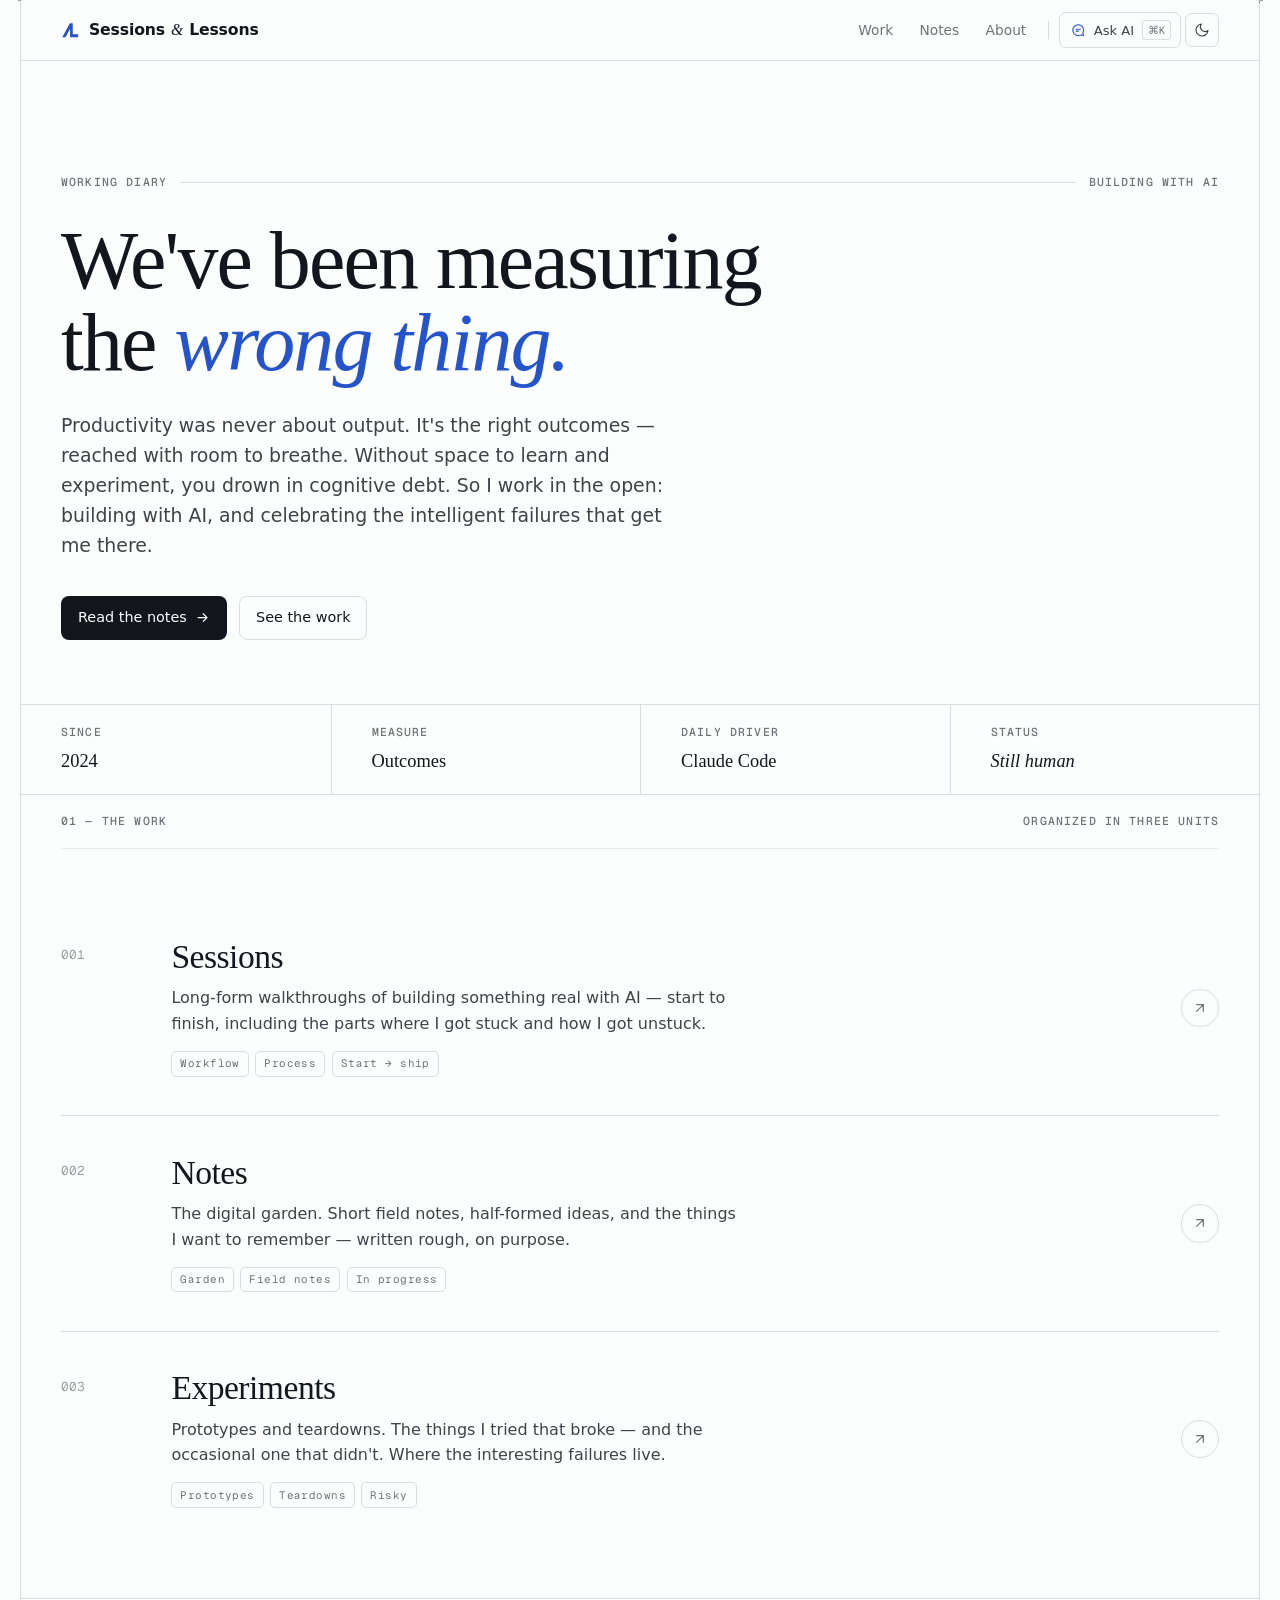
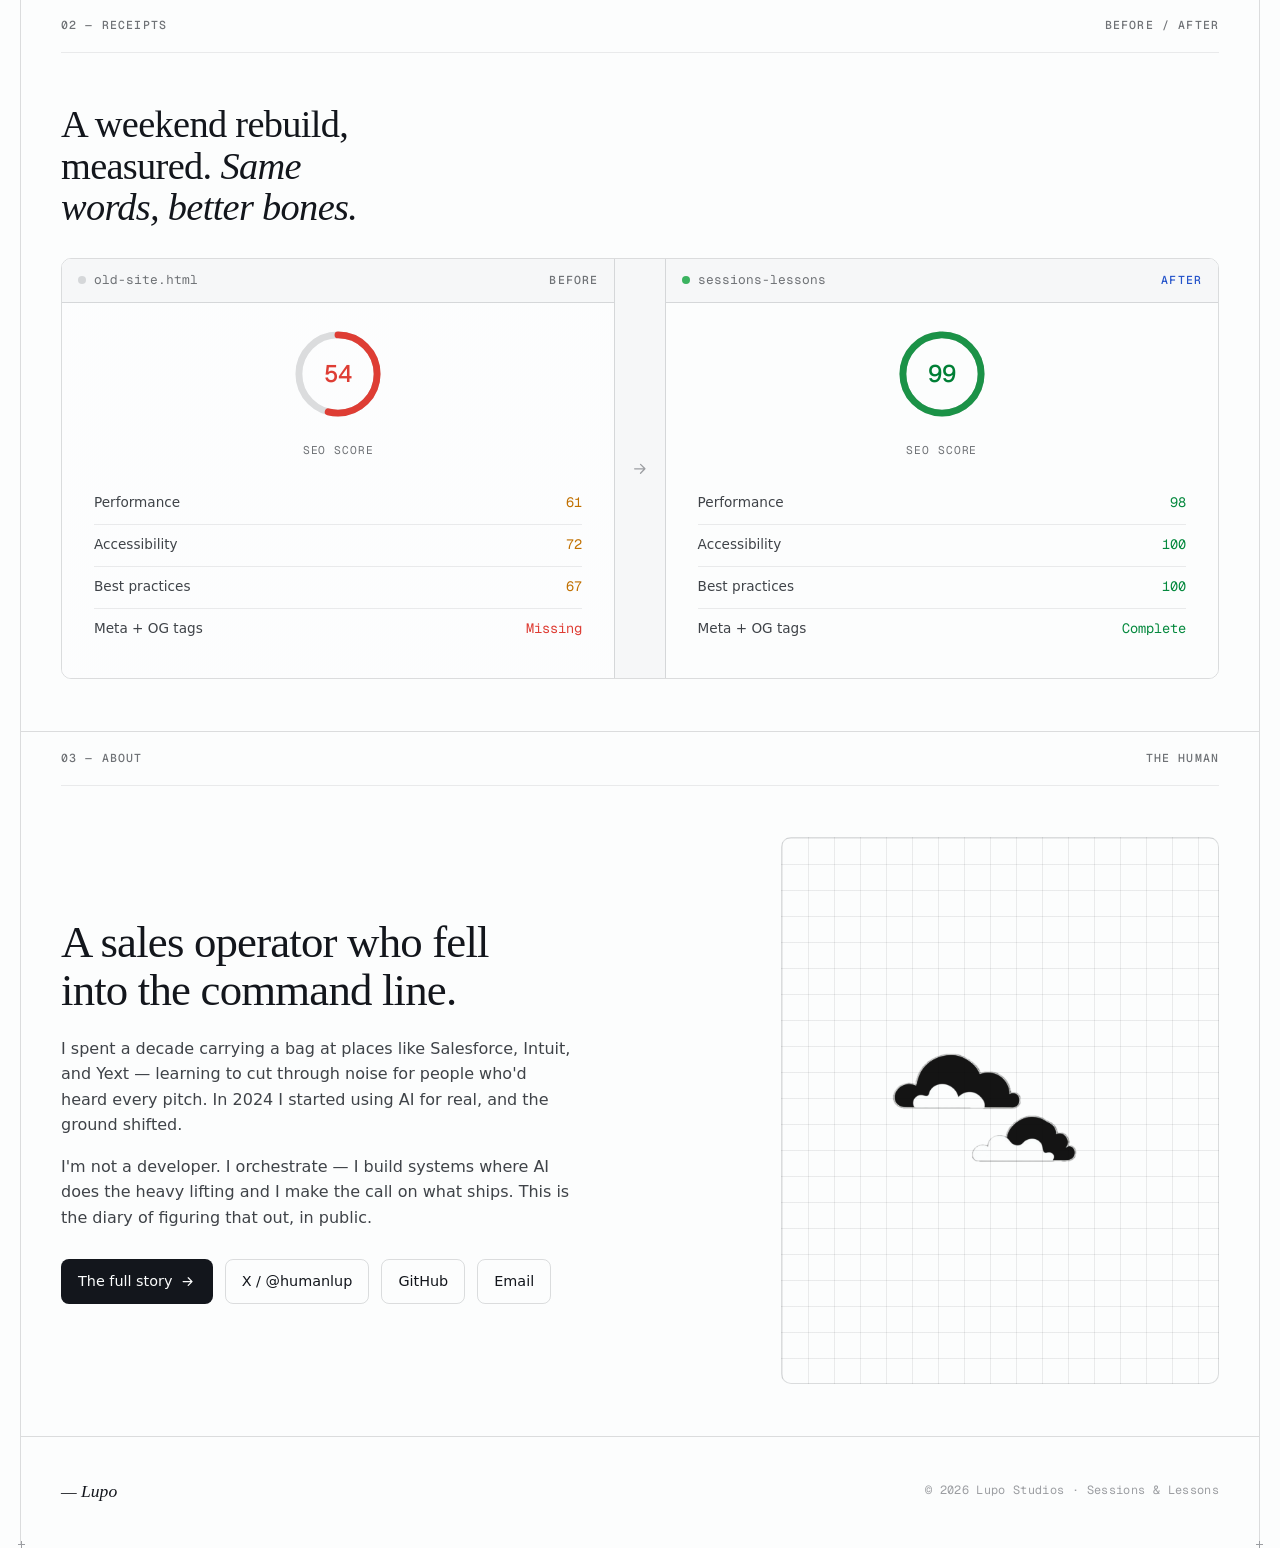
==== commit a9899ce8: "Add launch pages: thesis hero, About, and Work - Rewrite home hero around the new thesis: outcomes o" ====
--- a/index.html
+++ b/index.html
@@ -34,9 +34,9 @@
           <span class="brand__name">Sessions <span class="amp">&amp;</span> Lessons</span>
         </a>
         <nav class="nav" aria-label="Primary">
-          <a href="#units">Work</a>
+          <a href="projects.html">Work</a>
           <a href="notes.html">Notes</a>
-          <a href="#about">About</a>
+          <a href="about.html">About</a>
           <span class="nav__sep" aria-hidden="true"></span>
           <button class="askbtn" data-open-modal="#ask" type="button">
             <svg viewBox="0 0 24 24" fill="none" stroke="currentColor" stroke-width="1.8" stroke-linecap="round" stroke-linejoin="round" aria-hidden="true"><path d="M12 3a9 9 0 1 0 4.5 16.8L21 21l-1.2-4.5A9 9 0 0 0 12 3z"/><path d="M8.5 10.5h7M8.5 13.5h4"/></svg>
@@ -56,20 +56,20 @@
         <div class="hero__index" data-reveal>
           <span class="label">Working diary</span>
           <span class="rule" aria-hidden="true"></span>
-          <span class="label">Est. 2024</span>
-        </div>
-        <h1 class="hero__title" data-reveal>Learning to build with AI, <em>in&nbsp;public.</em></h1>
-        <p class="hero__lede" data-reveal>I'm a sales operator who fell into the command line and never climbed back out. This is the unpolished record — the sessions, the notes, and the experiments that didn't always work.</p>
+          <span class="label">Building with AI</span>
+        </div>
+        <h1 class="hero__title" data-reveal>We've been measuring the <em>wrong&nbsp;thing.</em></h1>
+        <p class="hero__lede" data-reveal>Productivity was never about output. It's the right outcomes — reached with room to breathe. Without space to learn and experiment, you drown in cognitive debt. So I work in the open: building with AI, and celebrating the intelligent failures that get me there.</p>
         <div class="hero__actions" data-reveal>
           <a class="btn btn--solid" href="notes.html">Read the notes <svg viewBox="0 0 24 24" fill="none" stroke="currentColor" stroke-width="2" stroke-linecap="round" stroke-linejoin="round" aria-hidden="true"><path d="M5 12h14M13 6l6 6-6 6"/></svg></a>
-          <a class="btn btn--line" href="#about">About Lupo</a>
+          <a class="btn btn--line" href="projects.html">See the work</a>
         </div>
       </div>
       <div class="metastrip">
         <div class="metastrip__cell"><span class="label">Since</span><span class="val">2024</span></div>
-        <div class="metastrip__cell"><span class="label">Units</span><span class="val">Three</span></div>
+        <div class="metastrip__cell"><span class="label">Measure</span><span class="val">Outcomes</span></div>
         <div class="metastrip__cell"><span class="label">Daily driver</span><span class="val">Claude Code</span></div>
-        <div class="metastrip__cell"><span class="label">Status</span><span class="val"><em class="serif">Still learning</em></span></div>
+        <div class="metastrip__cell"><span class="label">Status</span><span class="val"><em class="serif">Still human</em></span></div>
       </div>
     </section>
 
@@ -177,6 +177,7 @@
             <p style="margin-top:1.3rem;max-width:52ch">I spent a decade carrying a bag at places like Salesforce, Intuit, and Yext — learning to cut through noise for people who'd heard every pitch. In 2024 I started using AI for real, and the ground shifted.</p>
             <p style="margin-top:1rem;max-width:52ch">I'm not a developer. I orchestrate — I build systems where AI does the heavy lifting and I make the call on what ships. This is the diary of figuring that out, in public.</p>
             <div class="hero__actions" style="margin-top:1.8rem">
+              <a class="btn btn--solid" href="about.html">The full story <svg viewBox="0 0 24 24" fill="none" stroke="currentColor" stroke-width="2" stroke-linecap="round" stroke-linejoin="round" aria-hidden="true"><path d="M5 12h14M13 6l6 6-6 6"/></svg></a>
               <a class="btn btn--line" href="https://x.com/humanlup" target="_blank" rel="noopener">X / @humanlup</a>
               <a class="btn btn--line" href="https://github.com/localwolfpackai" target="_blank" rel="noopener">GitHub</a>
               <a class="btn btn--line" href="mailto:anthonylupo23@gmail.com">Email</a>
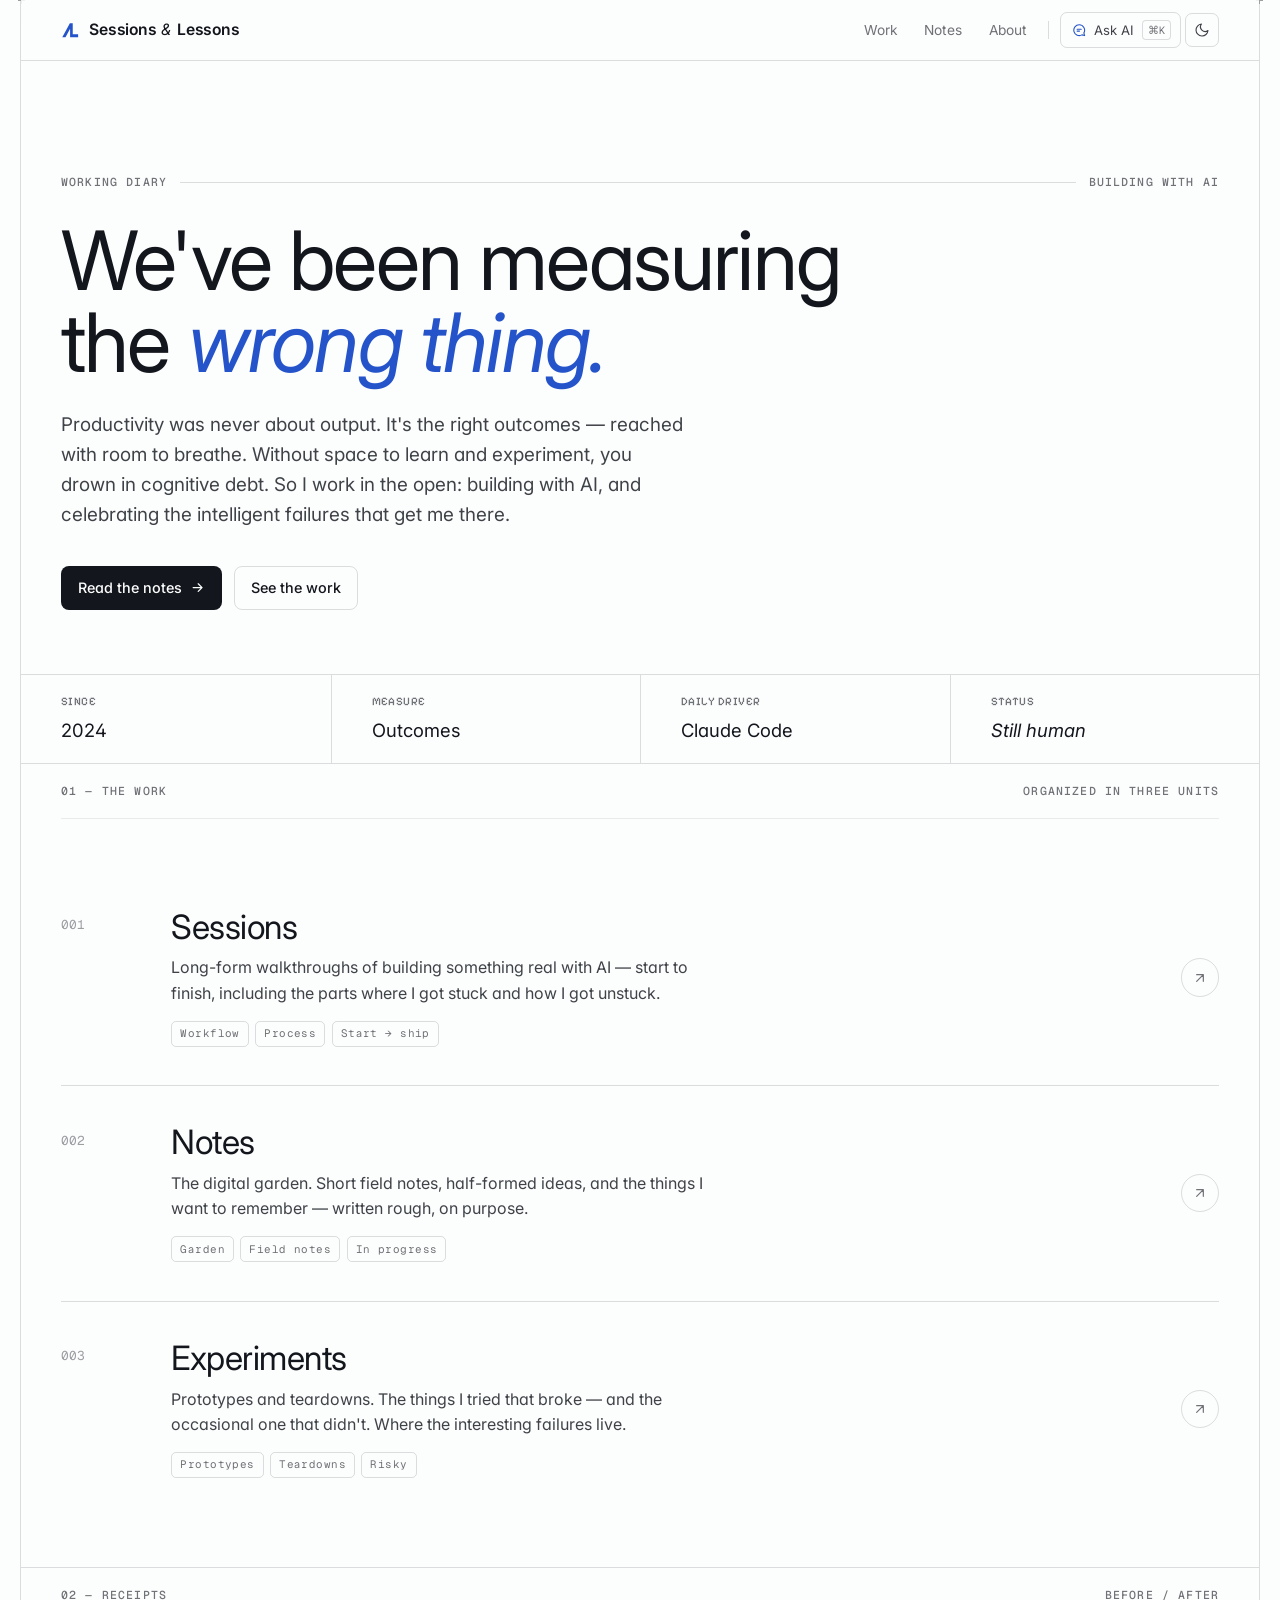
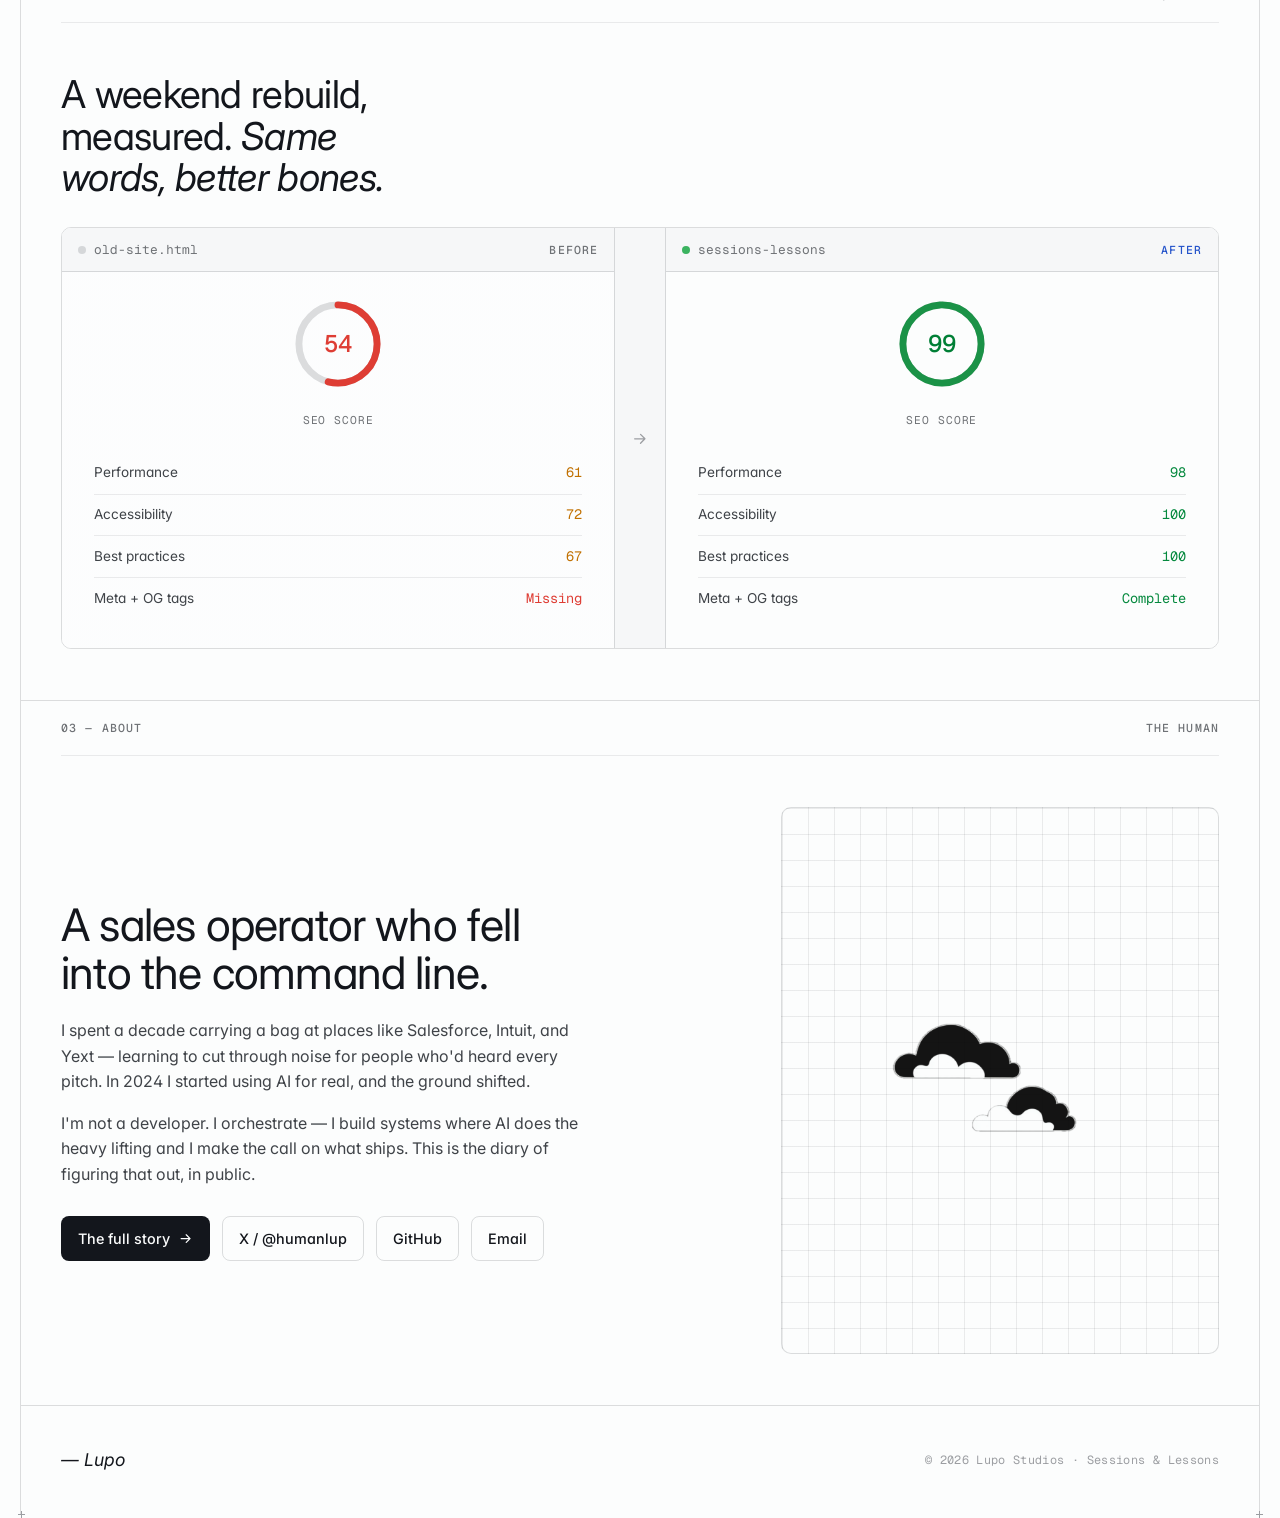
==== commit 383597f0: "Swap type system to Söhne/Inter, load Pixelify Sans - Lock --font-main (Söhne, Inter fallback), --fo" ====
--- a/index.html
+++ b/index.html
@@ -18,7 +18,7 @@
 
   <link rel="preconnect" href="https://fonts.googleapis.com">
   <link rel="preconnect" href="https://fonts.gstatic.com" crossorigin>
-  <link href="https://fonts.googleapis.com/css2?family=Geist+Mono:wght@400;500&family=Geist:wght@300;400;500;600;700&family=Newsreader:ital,opsz,wght@0,6..72,300;0,6..72,400;0,6..72,500;1,6..72,300;1,6..72,400&display=swap" rel="stylesheet">
+  <link href="https://fonts.googleapis.com/css2?family=Geist+Mono:wght@400;500&family=Inter:ital,wght@0,300;0,400;0,500;0,600;0,700;1,400;1,500&family=Pixelify+Sans:wght@400;500;600;700&display=swap" rel="stylesheet">
   <link rel="stylesheet" href="assets/css/app.css">
 </head>
 <body>
--- a/assets/css/app.css
+++ b/assets/css/app.css
@@ -32,10 +32,15 @@
 
   --on-accent: oklch(0.99 0.005 250);
 
-  /* Type */
-  --serif: "Newsreader", Georgia, "Times New Roman", serif;
-  --sans:  "Geist", ui-sans-serif, system-ui, -apple-system, sans-serif;
-  --mono:  "Geist Mono", ui-monospace, "SF Mono", Menlo, monospace;
+  /* Type — Söhne is the main face (Inter is the live fallback; Söhne isn't on
+     Google Fonts, self-host to activate). Geist Mono + Pixelify used minimally. */
+  --font-main:  "Söhne", "Inter", ui-sans-serif, system-ui, -apple-system, sans-serif;
+  --font-mono:  "Geist Mono", ui-monospace, "SF Mono", Menlo, monospace;
+  --font-pixel: "Pixelify Sans", "Geist Mono", monospace;   /* background / asides / decoration only */
+  /* legacy aliases → mapped onto the new system so existing rules keep working */
+  --serif: var(--font-main);
+  --sans:  var(--font-main);
+  --mono:  var(--font-mono);
 
   /* Grid + rhythm */
   --page: 1240px;
@@ -216,7 +221,7 @@
   padding: 1.1rem var(--pad); border-left: var(--rail) solid var(--line);
 }
 .metastrip__cell:first-child { border-left: none; }
-.metastrip__cell .label { display: block; margin-bottom: 0.35rem; }
+.metastrip__cell .label { display: block; margin-bottom: 0.35rem; font-family: var(--font-pixel); letter-spacing: 0.04em; }
 .metastrip__cell .val { font-family: var(--serif); font-size: 1.15rem; color: var(--ink); }
 @media (max-width: 760px) {
   .metastrip { grid-template-columns: repeat(2, 1fr); }
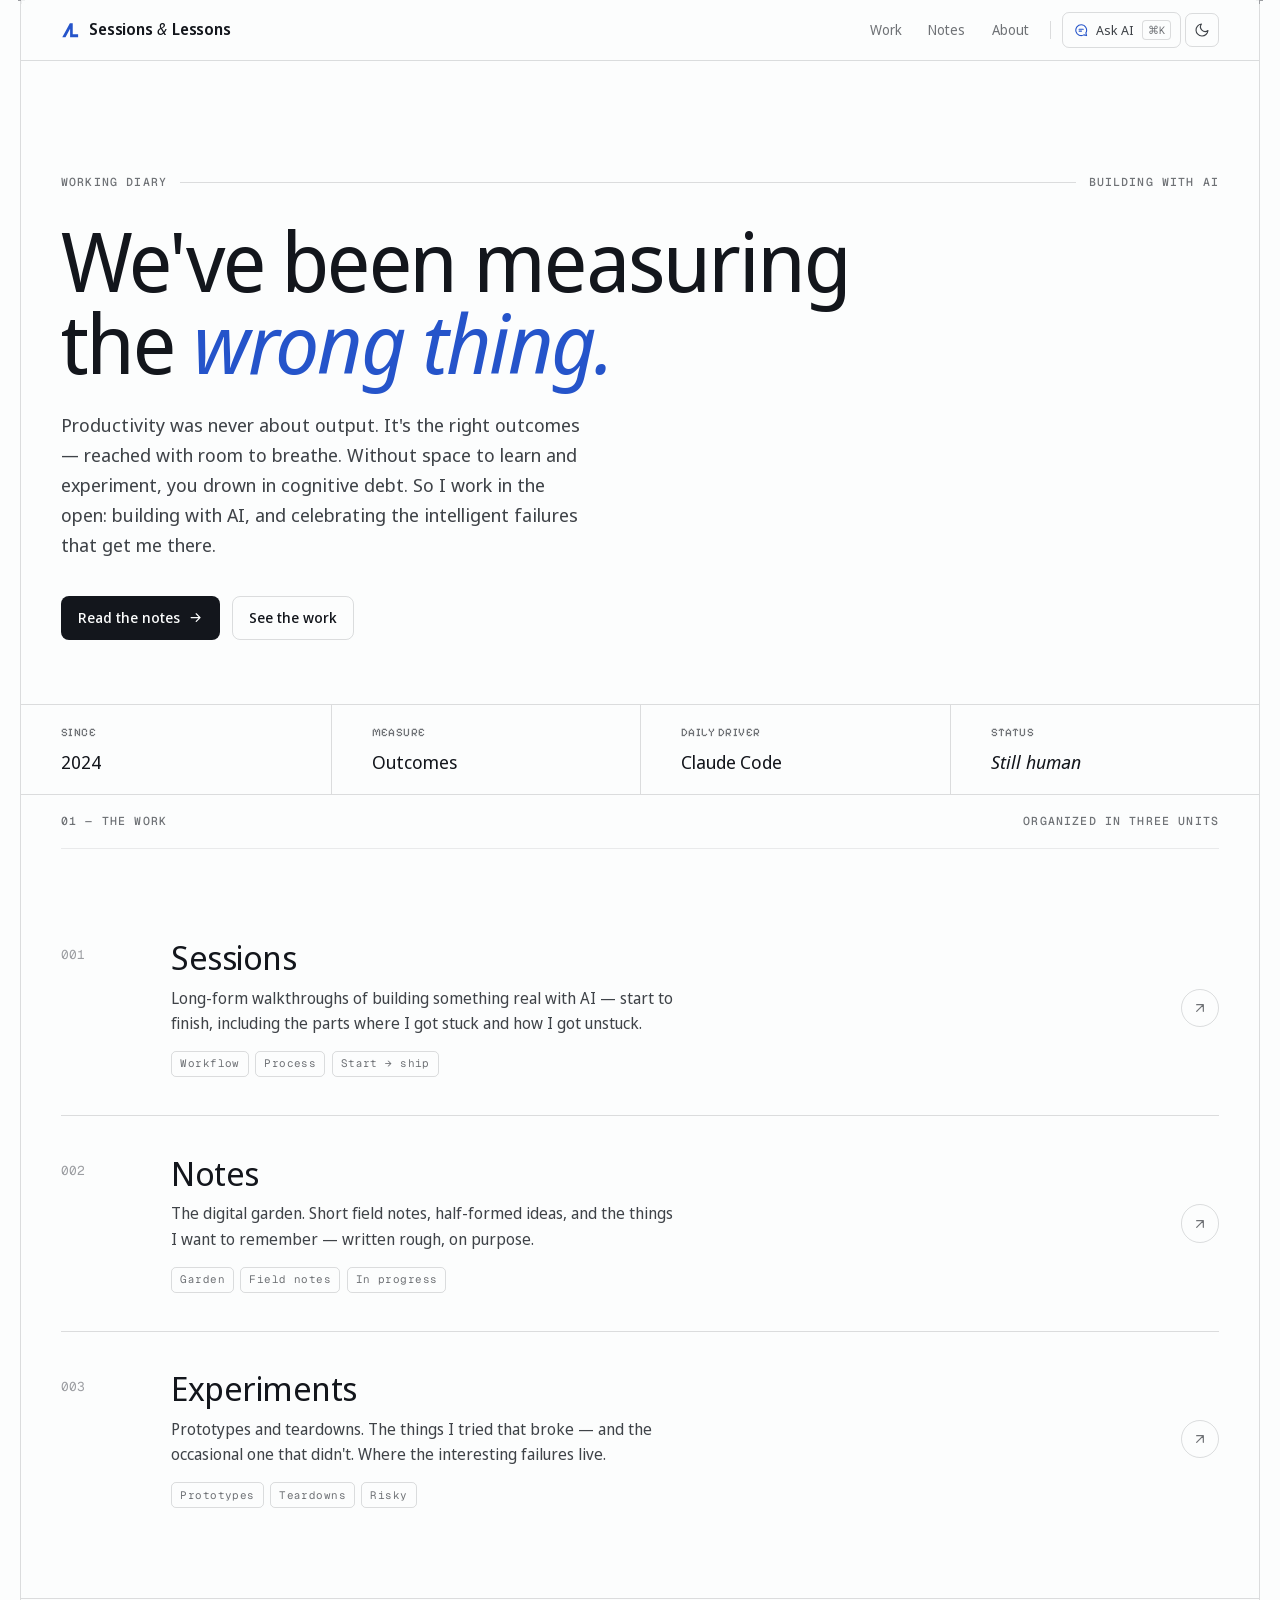
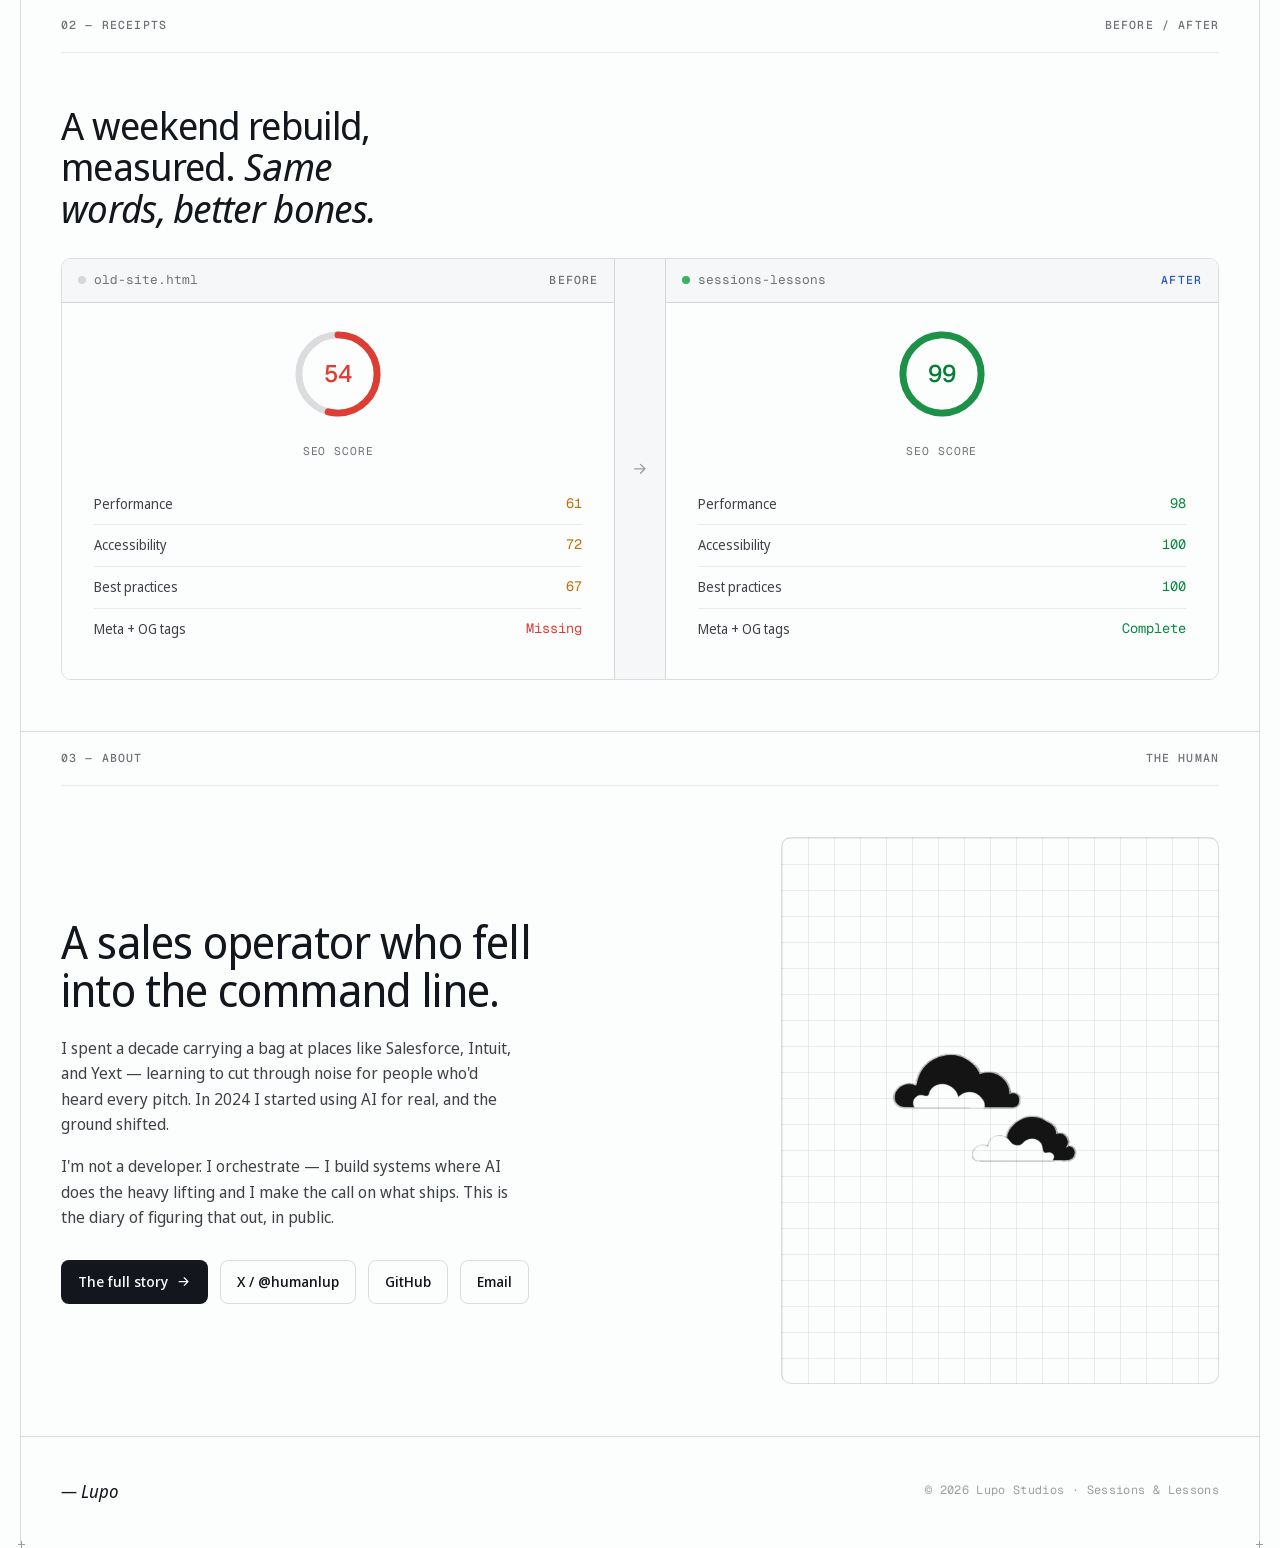
==== commit 9ee3aebc: "Switch main font to Noto Sans Display Replaces the Söhne/Inter stack on --font-main and all four fon" ====
--- a/index.html
+++ b/index.html
@@ -18,7 +18,7 @@
 
   <link rel="preconnect" href="https://fonts.googleapis.com">
   <link rel="preconnect" href="https://fonts.gstatic.com" crossorigin>
-  <link href="https://fonts.googleapis.com/css2?family=Geist+Mono:wght@400;500&family=Inter:ital,wght@0,300;0,400;0,500;0,600;0,700;1,400;1,500&family=Pixelify+Sans:wght@400;500;600;700&display=swap" rel="stylesheet">
+  <link href="https://fonts.googleapis.com/css2?family=Geist+Mono:wght@400;500&family=Noto+Sans+Display:ital,wght@0,300;0,400;0,500;0,600;0,700;1,400;1,500&family=Pixelify+Sans:wght@400;500;600;700&display=swap" rel="stylesheet">
   <link rel="stylesheet" href="assets/css/app.css">
 </head>
 <body>
--- a/assets/css/app.css
+++ b/assets/css/app.css
@@ -32,9 +32,9 @@
 
   --on-accent: oklch(0.99 0.005 250);
 
-  /* Type — Söhne is the main face (Inter is the live fallback; Söhne isn't on
-     Google Fonts, self-host to activate). Geist Mono + Pixelify used minimally. */
-  --font-main:  "Söhne", "Inter", ui-sans-serif, system-ui, -apple-system, sans-serif;
+  /* Type — Noto Sans Display is the main face (loaded from Google Fonts).
+     Geist Mono + Pixelify used minimally. */
+  --font-main:  "Noto Sans Display", ui-sans-serif, system-ui, -apple-system, sans-serif;
   --font-mono:  "Geist Mono", ui-monospace, "SF Mono", Menlo, monospace;
   --font-pixel: "Pixelify Sans", "Geist Mono", monospace;   /* background / asides / decoration only */
   /* legacy aliases → mapped onto the new system so existing rules keep working */
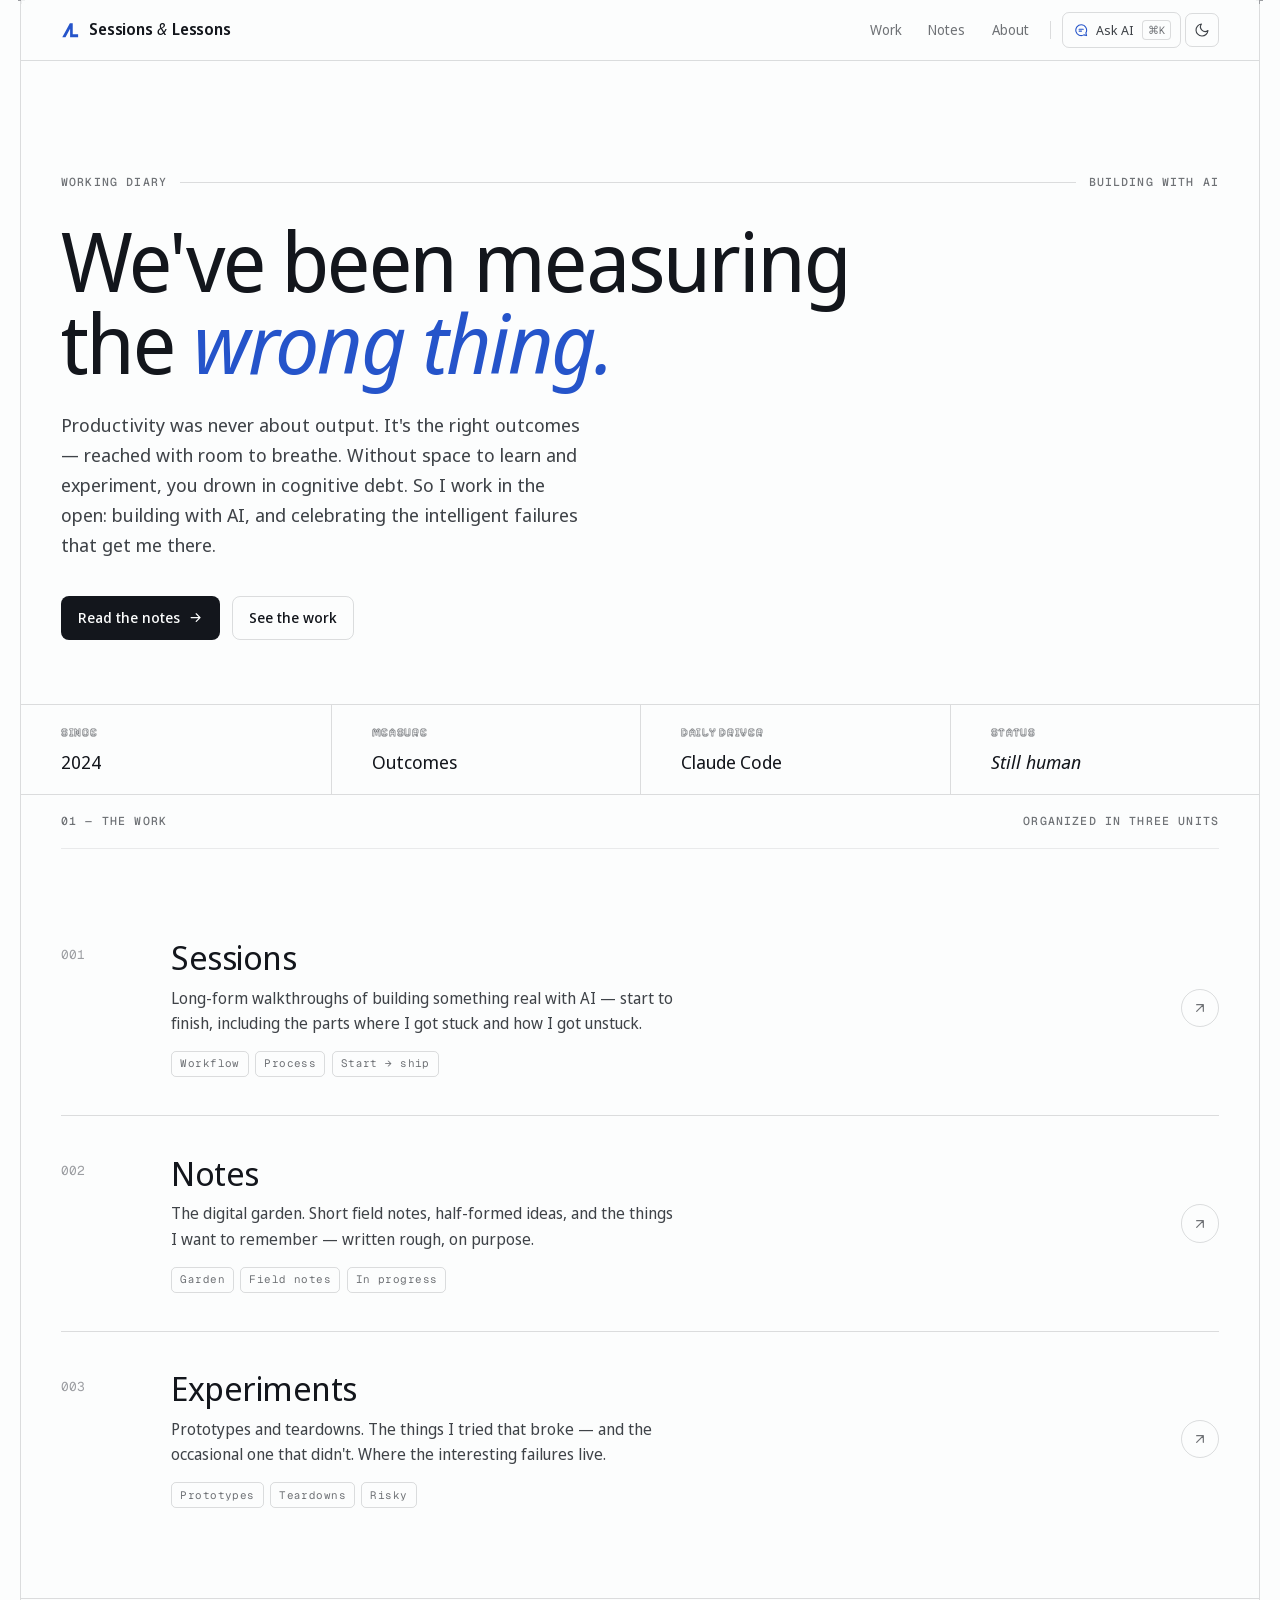
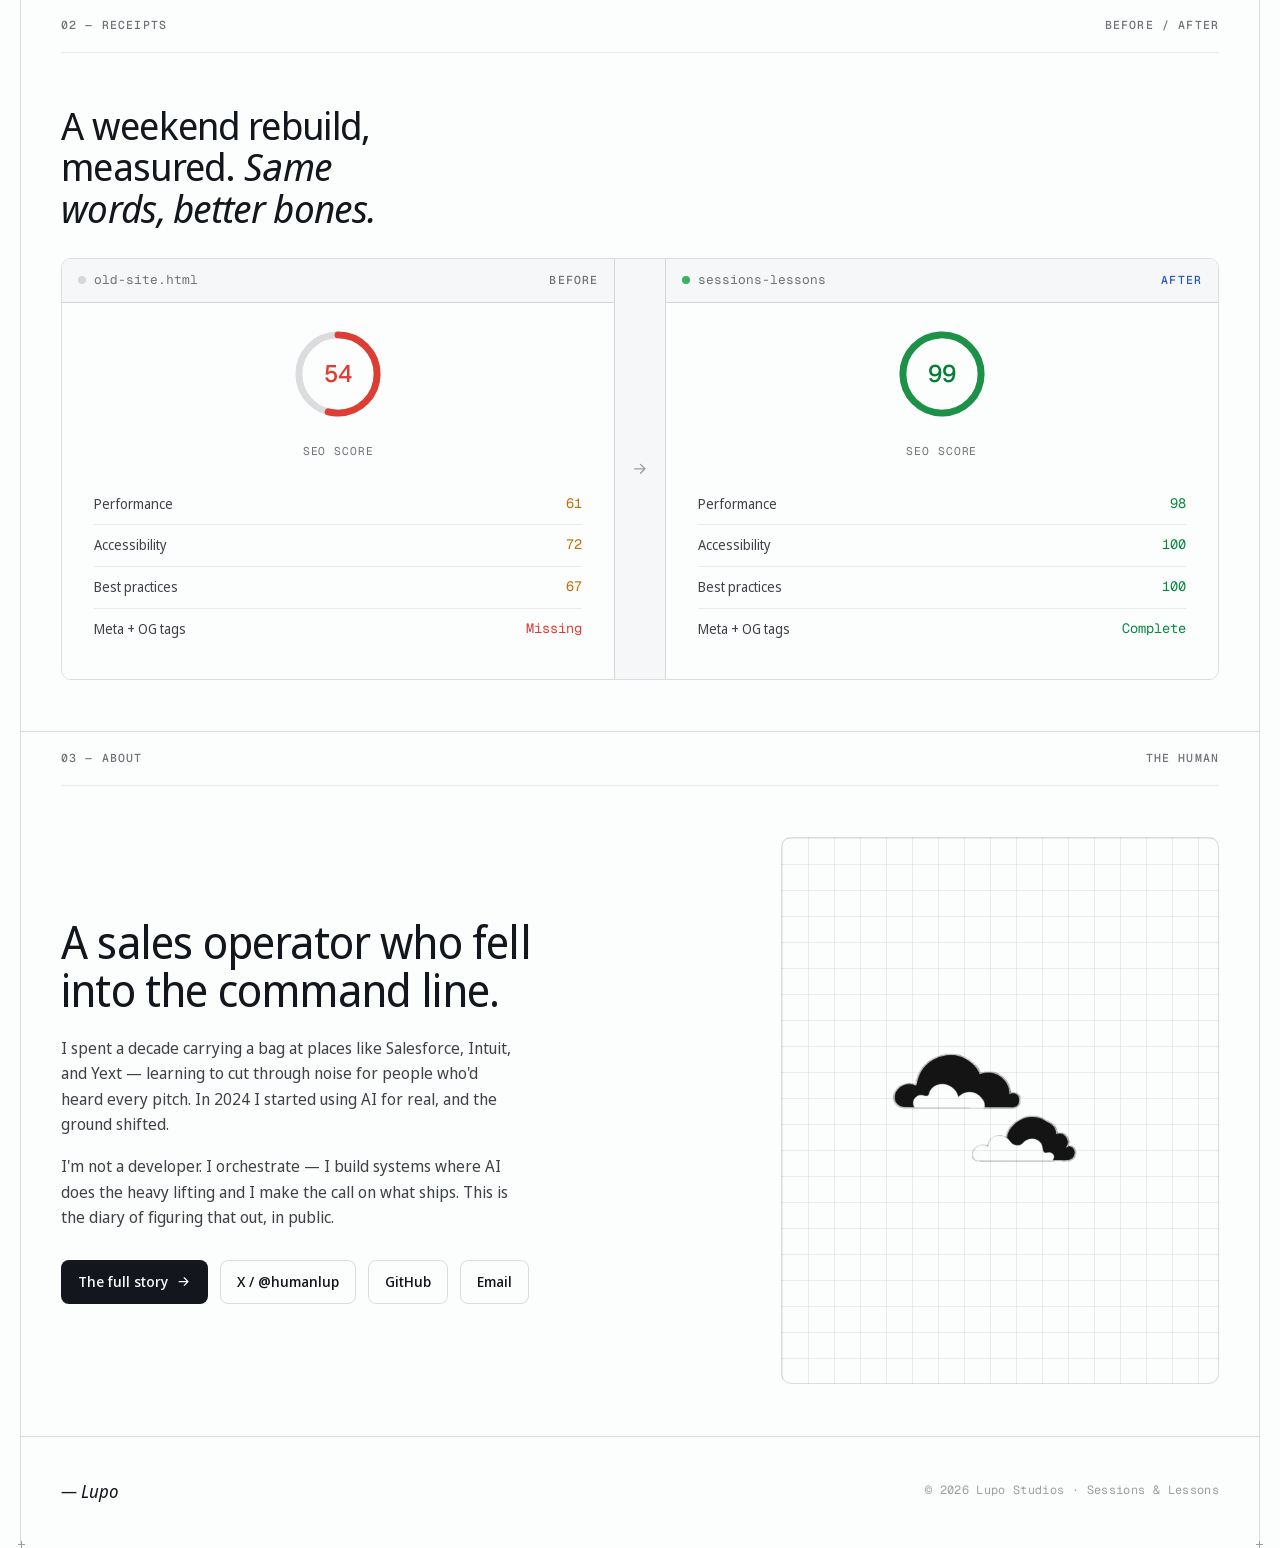
==== commit 60f82007: "QA: line-style pixel labels, fix dead unit links, refresh README Co-Authored-By: Claude Opus 4.7 (1M" ====
--- a/index.html
+++ b/index.html
@@ -89,7 +89,7 @@
                 <p class="unit__desc">Long-form walkthroughs of building something real with AI — start to finish, including the parts where I got stuck and how I got unstuck.</p>
                 <div class="unit__tags"><span class="tag">Workflow</span><span class="tag">Process</span><span class="tag">Start → ship</span></div>
               </div>
-              <a class="unit__go" href="#" aria-label="Open Sessions"><svg viewBox="0 0 24 24" fill="none" stroke="currentColor" stroke-width="1.8" stroke-linecap="round" stroke-linejoin="round" aria-hidden="true"><path d="M7 17 17 7M7 7h10v10"/></svg></a>
+              <a class="unit__go" href="notes.html" aria-label="Open Sessions"><svg viewBox="0 0 24 24" fill="none" stroke="currentColor" stroke-width="1.8" stroke-linecap="round" stroke-linejoin="round" aria-hidden="true"><path d="M7 17 17 7M7 7h10v10"/></svg></a>
             </article>
 
             <article class="unit" data-reveal>
@@ -109,7 +109,7 @@
                 <p class="unit__desc">Prototypes and teardowns. The things I tried that broke — and the occasional one that didn't. Where the interesting failures live.</p>
                 <div class="unit__tags"><span class="tag">Prototypes</span><span class="tag">Teardowns</span><span class="tag">Risky</span></div>
               </div>
-              <a class="unit__go" href="#" aria-label="Open Experiments"><svg viewBox="0 0 24 24" fill="none" stroke="currentColor" stroke-width="1.8" stroke-linecap="round" stroke-linejoin="round" aria-hidden="true"><path d="M7 17 17 7M7 7h10v10"/></svg></a>
+              <a class="unit__go" href="projects.html" aria-label="Open Experiments"><svg viewBox="0 0 24 24" fill="none" stroke="currentColor" stroke-width="1.8" stroke-linecap="round" stroke-linejoin="round" aria-hidden="true"><path d="M7 17 17 7M7 7h10v10"/></svg></a>
             </article>
           </div>
         </div>
--- a/assets/css/app.css
+++ b/assets/css/app.css
@@ -221,7 +221,12 @@
   padding: 1.1rem var(--pad); border-left: var(--rail) solid var(--line);
 }
 .metastrip__cell:first-child { border-left: none; }
-.metastrip__cell .label { display: block; margin-bottom: 0.35rem; font-family: var(--font-pixel); letter-spacing: 0.04em; }
+/* Pixel label, line/outline style — hollow letters to match the hairline system */
+.metastrip__cell .label {
+  display: block; margin-bottom: 0.35rem;
+  font-family: var(--font-pixel); letter-spacing: 0.06em;
+  color: transparent; -webkit-text-stroke: 0.6px var(--ink-3);
+}
 .metastrip__cell .val { font-family: var(--serif); font-size: 1.15rem; color: var(--ink); }
 @media (max-width: 760px) {
   .metastrip { grid-template-columns: repeat(2, 1fr); }
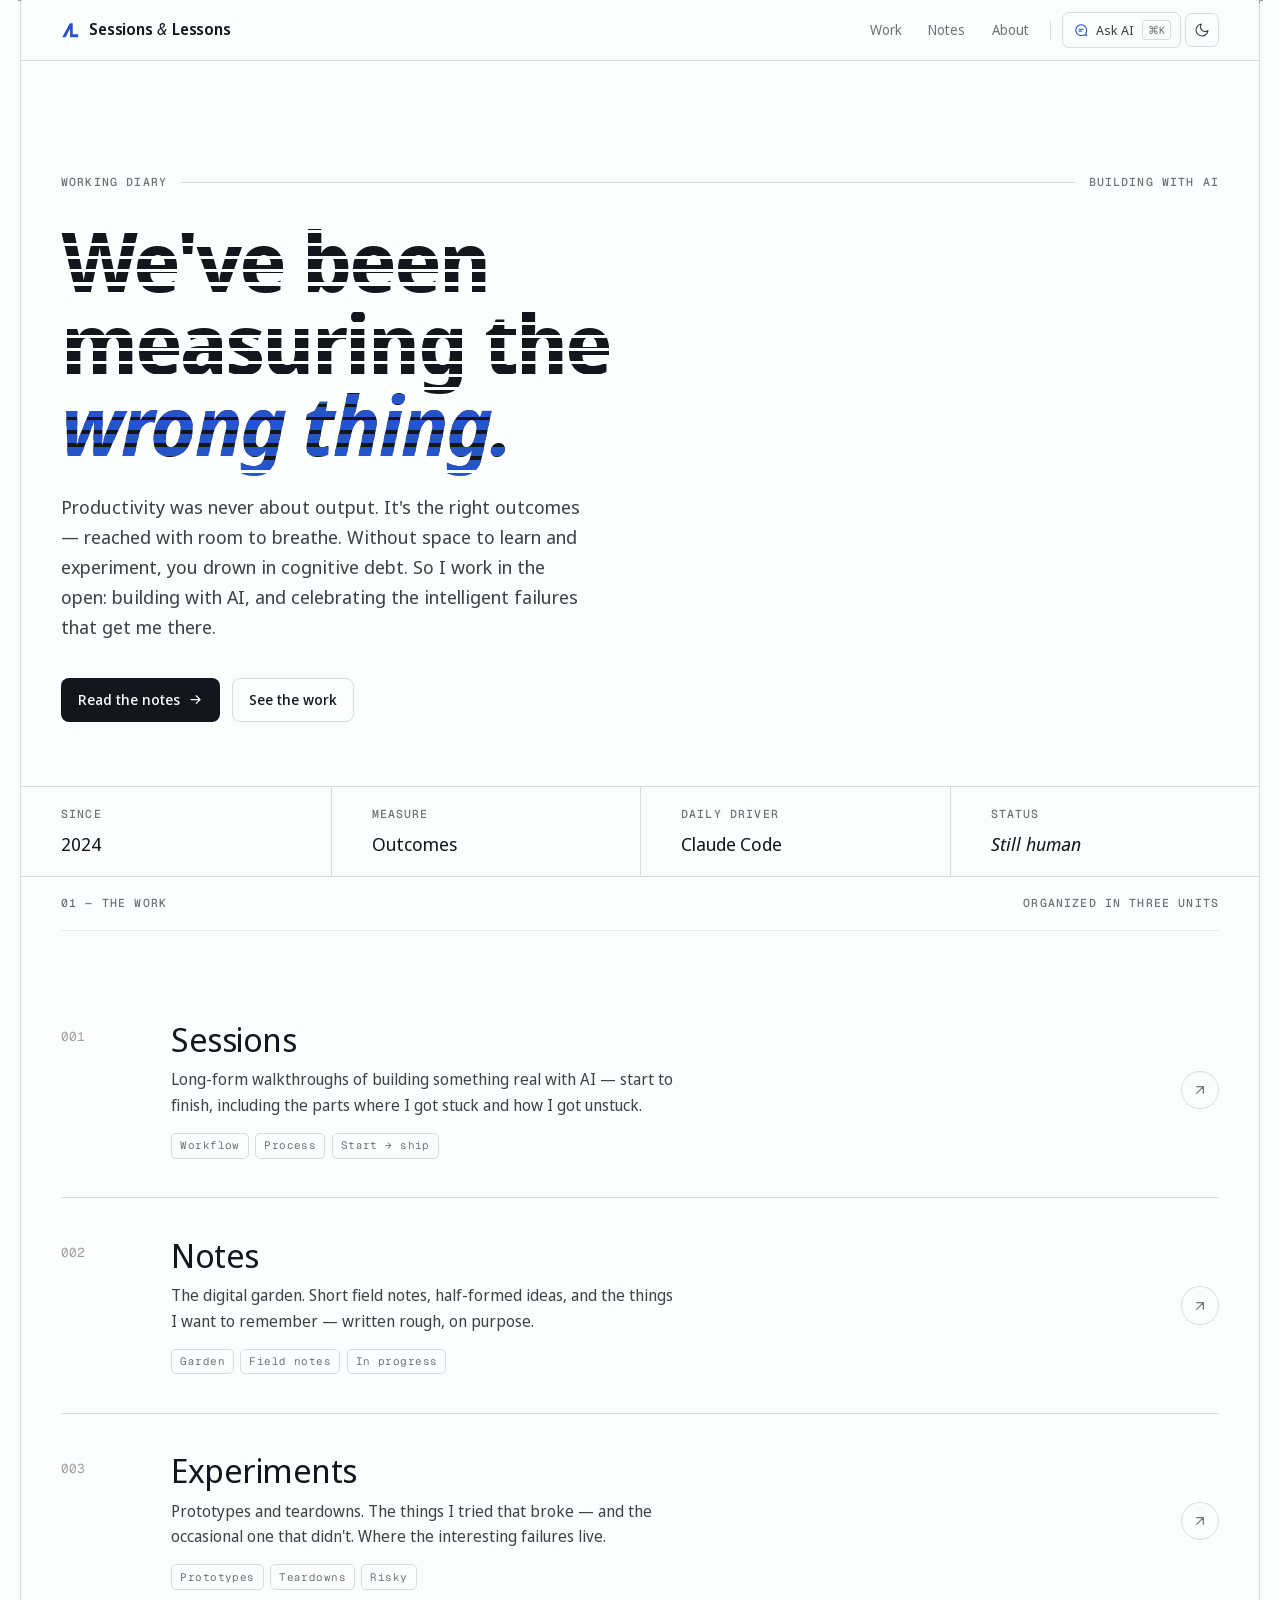
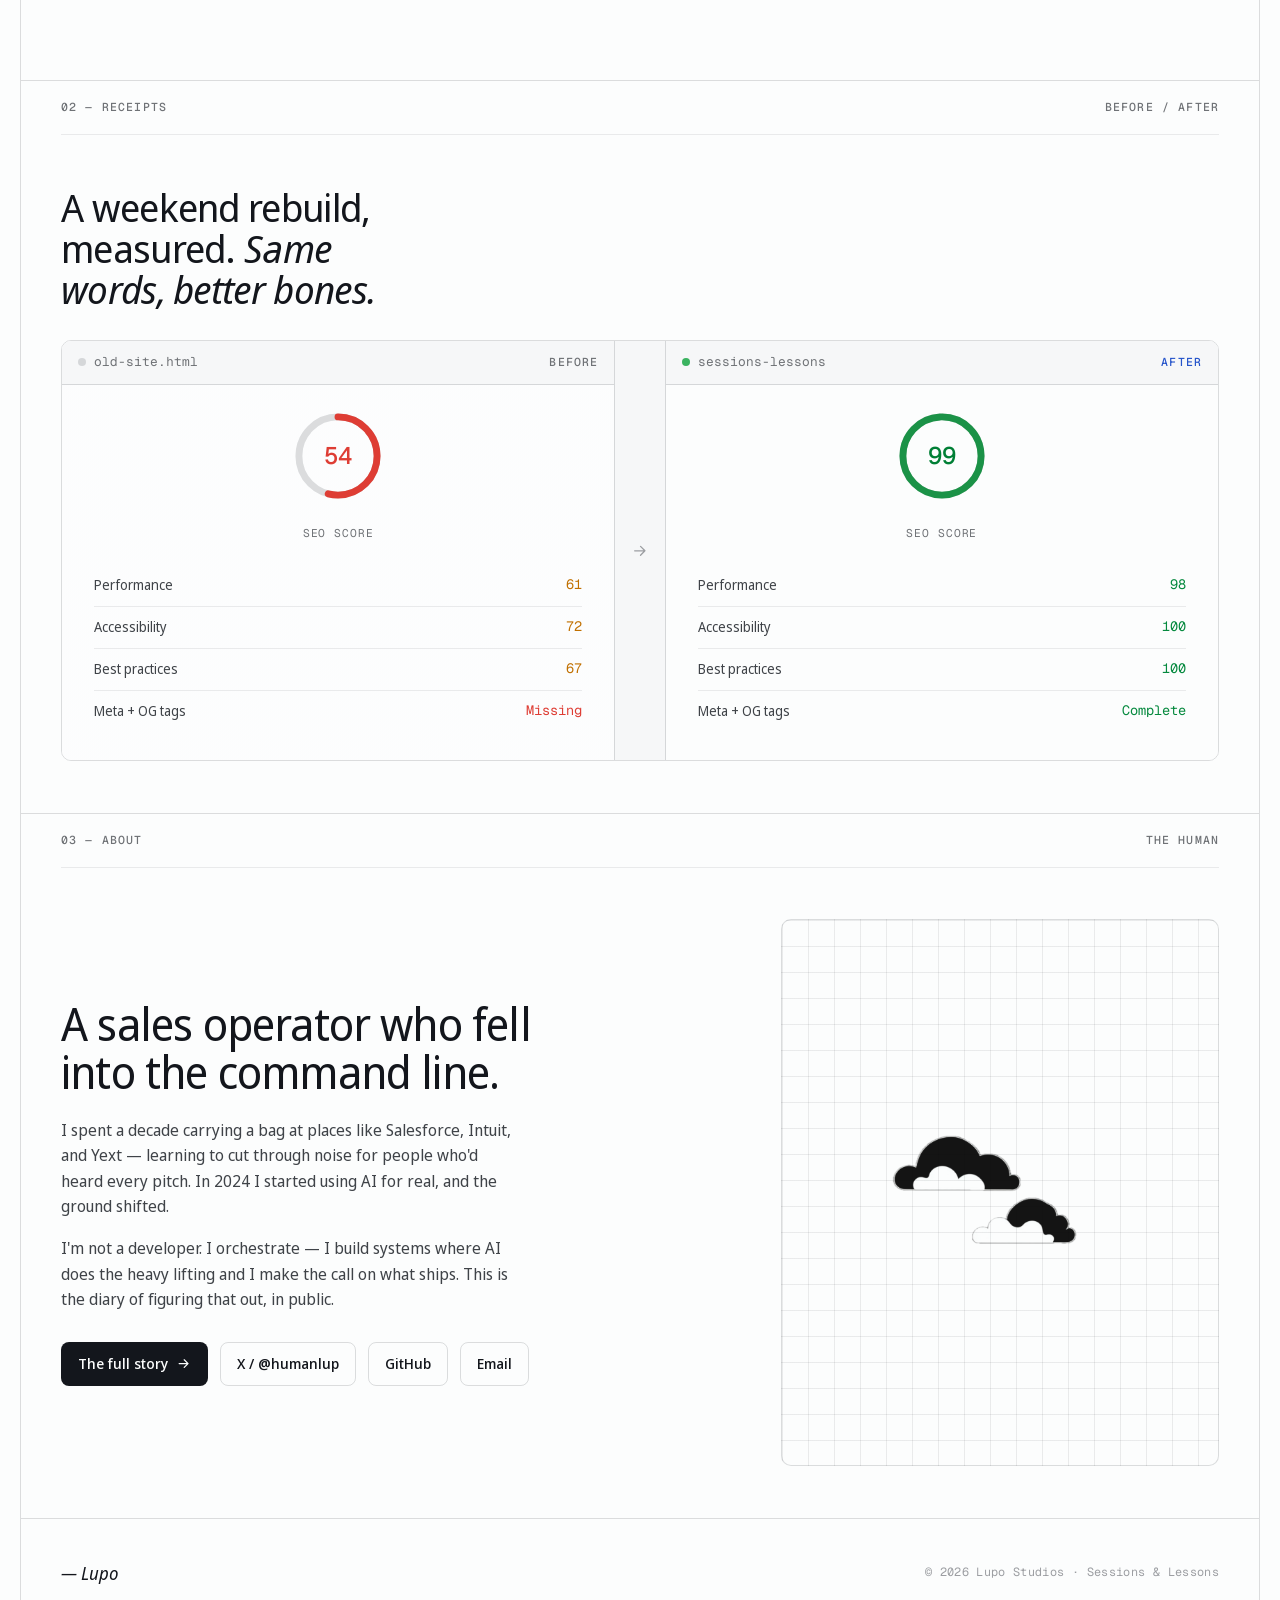
==== commit ff5d23fe: "Fix hero scanline + remove diagnostic; gitignore .claude - Scanline now opt-in via .hero__title--sca" ====
--- a/index.html
+++ b/index.html
@@ -58,7 +58,7 @@
           <span class="rule" aria-hidden="true"></span>
           <span class="label">Building with AI</span>
         </div>
-        <h1 class="hero__title" data-reveal>We've been measuring the <em>wrong&nbsp;thing.</em></h1>
+        <h1 class="hero__title hero__title--scan" data-reveal>We've been measuring the <em>wrong&nbsp;thing.</em></h1>
         <p class="hero__lede" data-reveal>Productivity was never about output. It's the right outcomes — reached with room to breathe. Without space to learn and experiment, you drown in cognitive debt. So I work in the open: building with AI, and celebrating the intelligent failures that get me there.</p>
         <div class="hero__actions" data-reveal>
           <a class="btn btn--solid" href="notes.html">Read the notes <svg viewBox="0 0 24 24" fill="none" stroke="currentColor" stroke-width="2" stroke-linecap="round" stroke-linejoin="round" aria-hidden="true"><path d="M5 12h14M13 6l6 6-6 6"/></svg></a>
--- a/assets/css/app.css
+++ b/assets/css/app.css
@@ -74,7 +74,7 @@
 *, *::before, *::after { box-sizing: border-box; }
 * { margin: 0; }
 
-html { -webkit-text-size-adjust: 100%; }
+html { -webkit-text-size-adjust: 100%; overflow-x: hidden; }
 
 body {
   background: var(--paper);
@@ -86,6 +86,7 @@
   -webkit-font-smoothing: antialiased;
   text-rendering: optimizeLegibility;
   overflow-wrap: break-word;
+  overflow-x: hidden;
   min-height: 100svh;
 }
 
@@ -203,8 +204,25 @@
   color: var(--ink);
   max-width: 18ch;
   text-wrap: balance;
+  overflow-wrap: break-word;
 }
 .hero__title em { font-style: italic; color: var(--accent); }
+
+/* Home hero only — scanline display: heavy letterforms sliced by horizontal hairlines.
+   Opt-in via .hero__title--scan so JS-applied inline styles can't disable it.
+   Falls back to solid ink where background-clip:text isn't supported. */
+.hero__title--scan {
+  font-weight: 700;
+  background-image: repeating-linear-gradient(to bottom, var(--ink) 0 0.12em, transparent 0.12em 0.16em);
+  -webkit-background-clip: text; background-clip: text;
+  -webkit-text-fill-color: transparent;
+}
+/* Keep the accent color on the emphasized run, but slice it the same way. */
+.hero__title--scan em {
+  background-image: repeating-linear-gradient(to bottom, var(--accent) 0 0.12em, transparent 0.12em 0.16em);
+  -webkit-background-clip: text; background-clip: text;
+  -webkit-text-fill-color: transparent;
+}
 .hero__lede {
   margin-top: 1.6rem; max-width: 52ch;
   font-size: clamp(1.02rem, 1.5vw, 1.18rem);
@@ -221,12 +239,7 @@
   padding: 1.1rem var(--pad); border-left: var(--rail) solid var(--line);
 }
 .metastrip__cell:first-child { border-left: none; }
-/* Pixel label, line/outline style — hollow letters to match the hairline system */
-.metastrip__cell .label {
-  display: block; margin-bottom: 0.35rem;
-  font-family: var(--font-pixel); letter-spacing: 0.06em;
-  color: transparent; -webkit-text-stroke: 0.6px var(--ink-3);
-}
+.metastrip__cell .label { display: block; margin-bottom: 0.35rem; }
 .metastrip__cell .val { font-family: var(--serif); font-size: 1.15rem; color: var(--ink); }
 @media (max-width: 760px) {
   .metastrip { grid-template-columns: repeat(2, 1fr); }
@@ -330,7 +343,12 @@
   border: var(--rail) solid var(--line); border-radius: 4px;
   padding: 0.05rem 0.3rem; background: var(--paper);
 }
-@media (max-width: 620px) { .askbtn kbd, .nav a[href="#about"] { display: none; } }
+@media (max-width: 640px) {
+  .askbtn { display: none; }
+  .site-header__row { gap: 0.75rem; }
+  .nav { gap: 0.1rem; }
+  .nav a { padding: 0.4rem 0.5rem; font-size: 0.82rem; }
+}
 
 /* ---------- Compare: before / after Lighthouse ---------- */
 .compare {
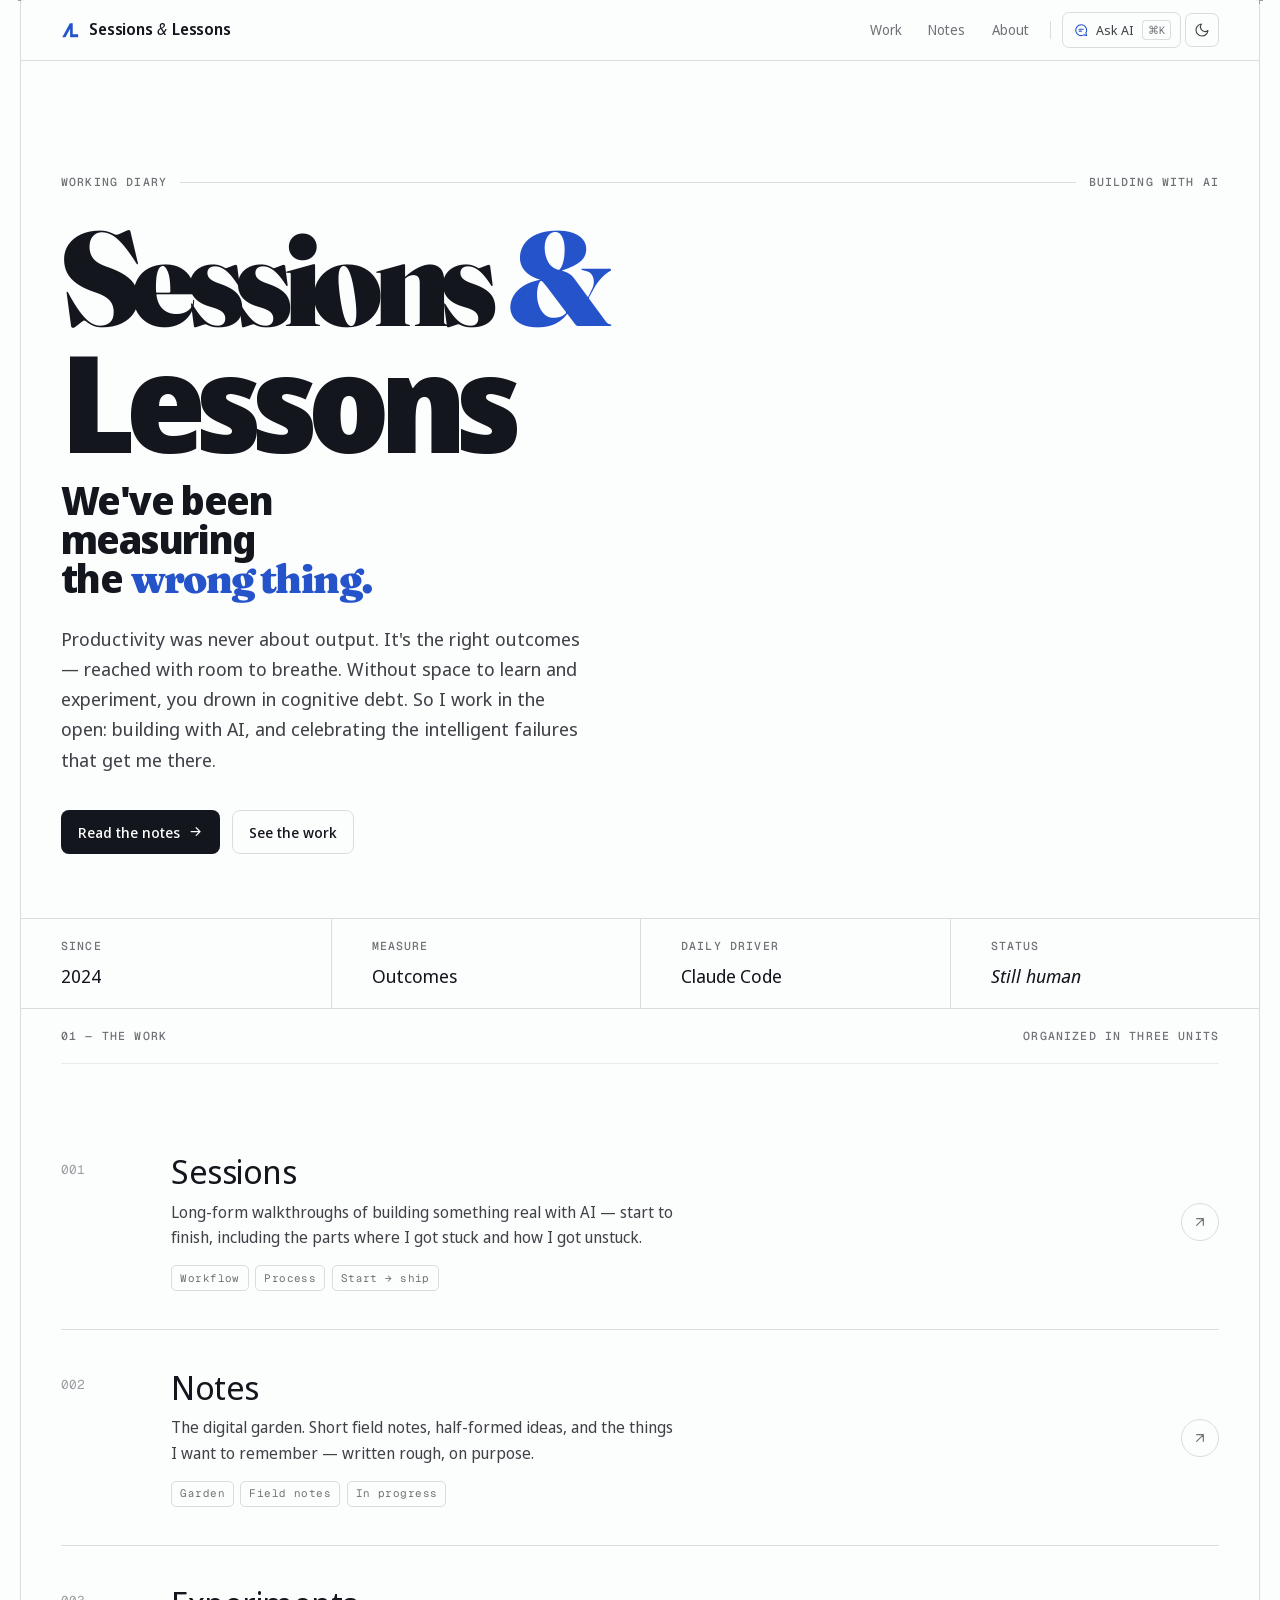
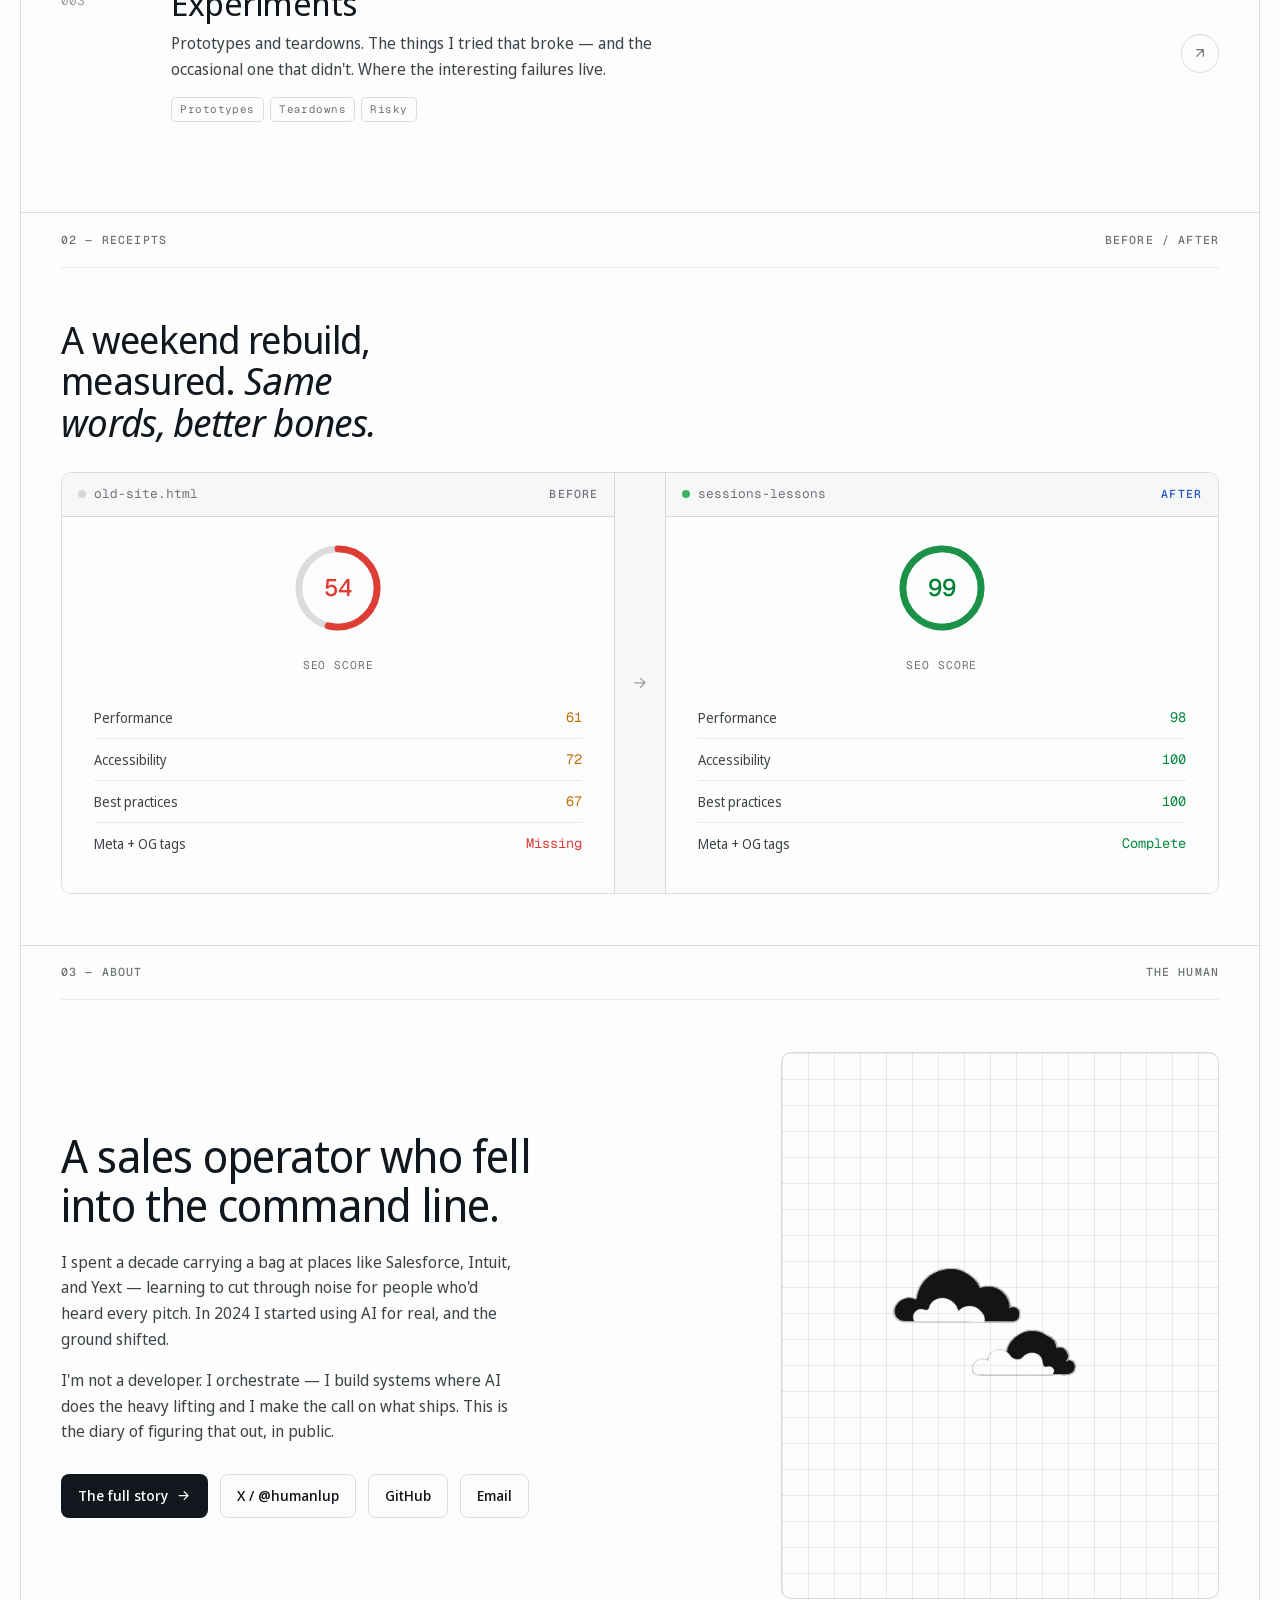
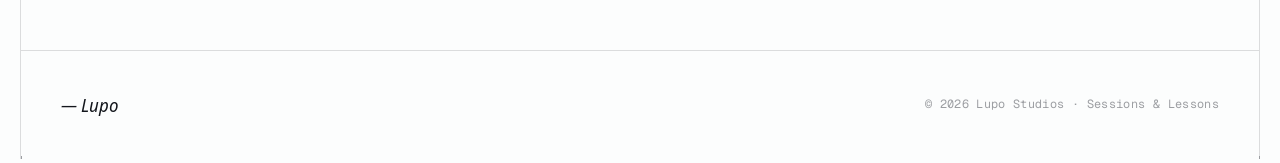
==== commit 11e09c18: "Replace Playfair hero font" ====
--- a/index.html
+++ b/index.html
@@ -18,7 +18,7 @@
 
   <link rel="preconnect" href="https://fonts.googleapis.com">
   <link rel="preconnect" href="https://fonts.gstatic.com" crossorigin>
-  <link href="https://fonts.googleapis.com/css2?family=Geist+Mono:wght@400;500&family=Noto+Sans+Display:ital,wght@0,300;0,400;0,500;0,600;0,700;1,400;1,500&family=Pixelify+Sans:wght@400;500;600;700&display=swap" rel="stylesheet">
+  <link href="https://fonts.googleapis.com/css2?family=Fraunces:opsz,wght@9..144,700..900&family=Geist+Mono:wght@400;500&family=Noto+Sans+Display:ital,wght@0,300;0,400;0,500;0,600;0,700;0,800;0,900;1,400;1,500;1,700&family=Pixelify+Sans:wght@400;500;600;700&display=swap" rel="stylesheet">
   <link rel="stylesheet" href="assets/css/app.css">
 </head>
 <body>
@@ -58,7 +58,12 @@
           <span class="rule" aria-hidden="true"></span>
           <span class="label">Building with AI</span>
         </div>
-        <h1 class="hero__title hero__title--scan" data-reveal>We've been measuring the <em>wrong&nbsp;thing.</em></h1>
+        <h1 class="hero__title hero__title--hybrid" data-reveal aria-label="Sessions and Lessons">
+          <span class="hero__title-word hero__title-word--serif">Sessions</span>
+          <span class="hero__title-amp">&amp;</span>
+          <span class="hero__title-word hero__title-word--sans">Lessons</span>
+        </h1>
+        <p class="hero__statement" data-reveal>We've been measuring the <em>wrong&nbsp;thing.</em></p>
         <p class="hero__lede" data-reveal>Productivity was never about output. It's the right outcomes — reached with room to breathe. Without space to learn and experiment, you drown in cognitive debt. So I work in the open: building with AI, and celebrating the intelligent failures that get me there.</p>
         <div class="hero__actions" data-reveal>
           <a class="btn btn--solid" href="notes.html">Read the notes <svg viewBox="0 0 24 24" fill="none" stroke="currentColor" stroke-width="2" stroke-linecap="round" stroke-linejoin="round" aria-hidden="true"><path d="M5 12h14M13 6l6 6-6 6"/></svg></a>
--- a/assets/css/app.css
+++ b/assets/css/app.css
@@ -33,8 +33,9 @@
   --on-accent: oklch(0.99 0.005 250);
 
   /* Type — Noto Sans Display is the main face (loaded from Google Fonts).
-     Geist Mono + Pixelify used minimally. */
+     Fraunces is reserved for the home hero's chunky editorial cuts. */
   --font-main:  "Noto Sans Display", ui-sans-serif, system-ui, -apple-system, sans-serif;
+  --font-editorial: "Fraunces", ui-serif, Georgia, Cambria, "Times New Roman", serif;
   --font-mono:  "Geist Mono", ui-monospace, "SF Mono", Menlo, monospace;
   --font-pixel: "Pixelify Sans", "Geist Mono", monospace;   /* background / asides / decoration only */
   /* legacy aliases → mapped onto the new system so existing rules keep working */
@@ -197,10 +198,10 @@
 
 .hero__title {
   font-family: var(--serif);
-  font-weight: 400;
+  font-weight: 700;
   font-size: clamp(2.6rem, 6.4vw, 5.2rem);
-  line-height: 1.0;
-  letter-spacing: -0.022em;
+  line-height: 0.96;
+  letter-spacing: -0.035em;
   color: var(--ink);
   max-width: 18ch;
   text-wrap: balance;
@@ -208,20 +209,52 @@
 }
 .hero__title em { font-style: italic; color: var(--accent); }
 
-/* Home hero only — scanline display: heavy letterforms sliced by horizontal hairlines.
-   Opt-in via .hero__title--scan so JS-applied inline styles can't disable it.
-   Falls back to solid ink where background-clip:text isn't supported. */
-.hero__title--scan {
-  font-weight: 700;
-  background-image: repeating-linear-gradient(to bottom, var(--ink) 0 0.12em, transparent 0.12em 0.16em);
-  -webkit-background-clip: text; background-clip: text;
-  -webkit-text-fill-color: transparent;
-}
-/* Keep the accent color on the emphasized run, but slice it the same way. */
-.hero__title--scan em {
-  background-image: repeating-linear-gradient(to bottom, var(--accent) 0 0.12em, transparent 0.12em 0.16em);
-  -webkit-background-clip: text; background-clip: text;
-  -webkit-text-fill-color: transparent;
+/* Home hero masthead — a clean hybrid lockup instead of the old scanline effect.
+   Fraunces brings the chunky editorial half; Noto Sans keeps the systems half sharp. */
+.hero__title--hybrid {
+  display: flex;
+  flex-wrap: wrap;
+  align-items: baseline;
+  gap: 0.05em 0.16em;
+  max-width: 11ch;
+  font-size: clamp(3.35rem, 10.5vw, 8.6rem);
+  line-height: 0.86;
+  letter-spacing: -0.065em;
+}
+.hero__title-word { display: inline-block; }
+.hero__title-word--serif {
+  font-family: var(--font-editorial);
+  font-weight: 900;
+  font-style: normal;
+}
+.hero__title-word--sans {
+  font-family: var(--sans);
+  font-weight: 900;
+  letter-spacing: -0.075em;
+}
+.hero__title-amp {
+  font-family: var(--font-editorial);
+  font-style: normal;
+  font-weight: 900;
+  color: var(--accent);
+  margin-inline: -0.01em 0.01em;
+}
+.hero__statement {
+  margin-top: 1.35rem;
+  max-width: 18ch;
+  font-family: var(--sans);
+  font-size: clamp(1.45rem, 3.2vw, 2.5rem);
+  font-weight: 800;
+  line-height: 0.98;
+  letter-spacing: -0.04em;
+  color: var(--ink);
+  text-wrap: balance;
+}
+.hero__statement em {
+  font-family: var(--font-editorial);
+  font-style: normal;
+  font-weight: 900;
+  color: var(--accent);
 }
 .hero__lede {
   margin-top: 1.6rem; max-width: 52ch;
